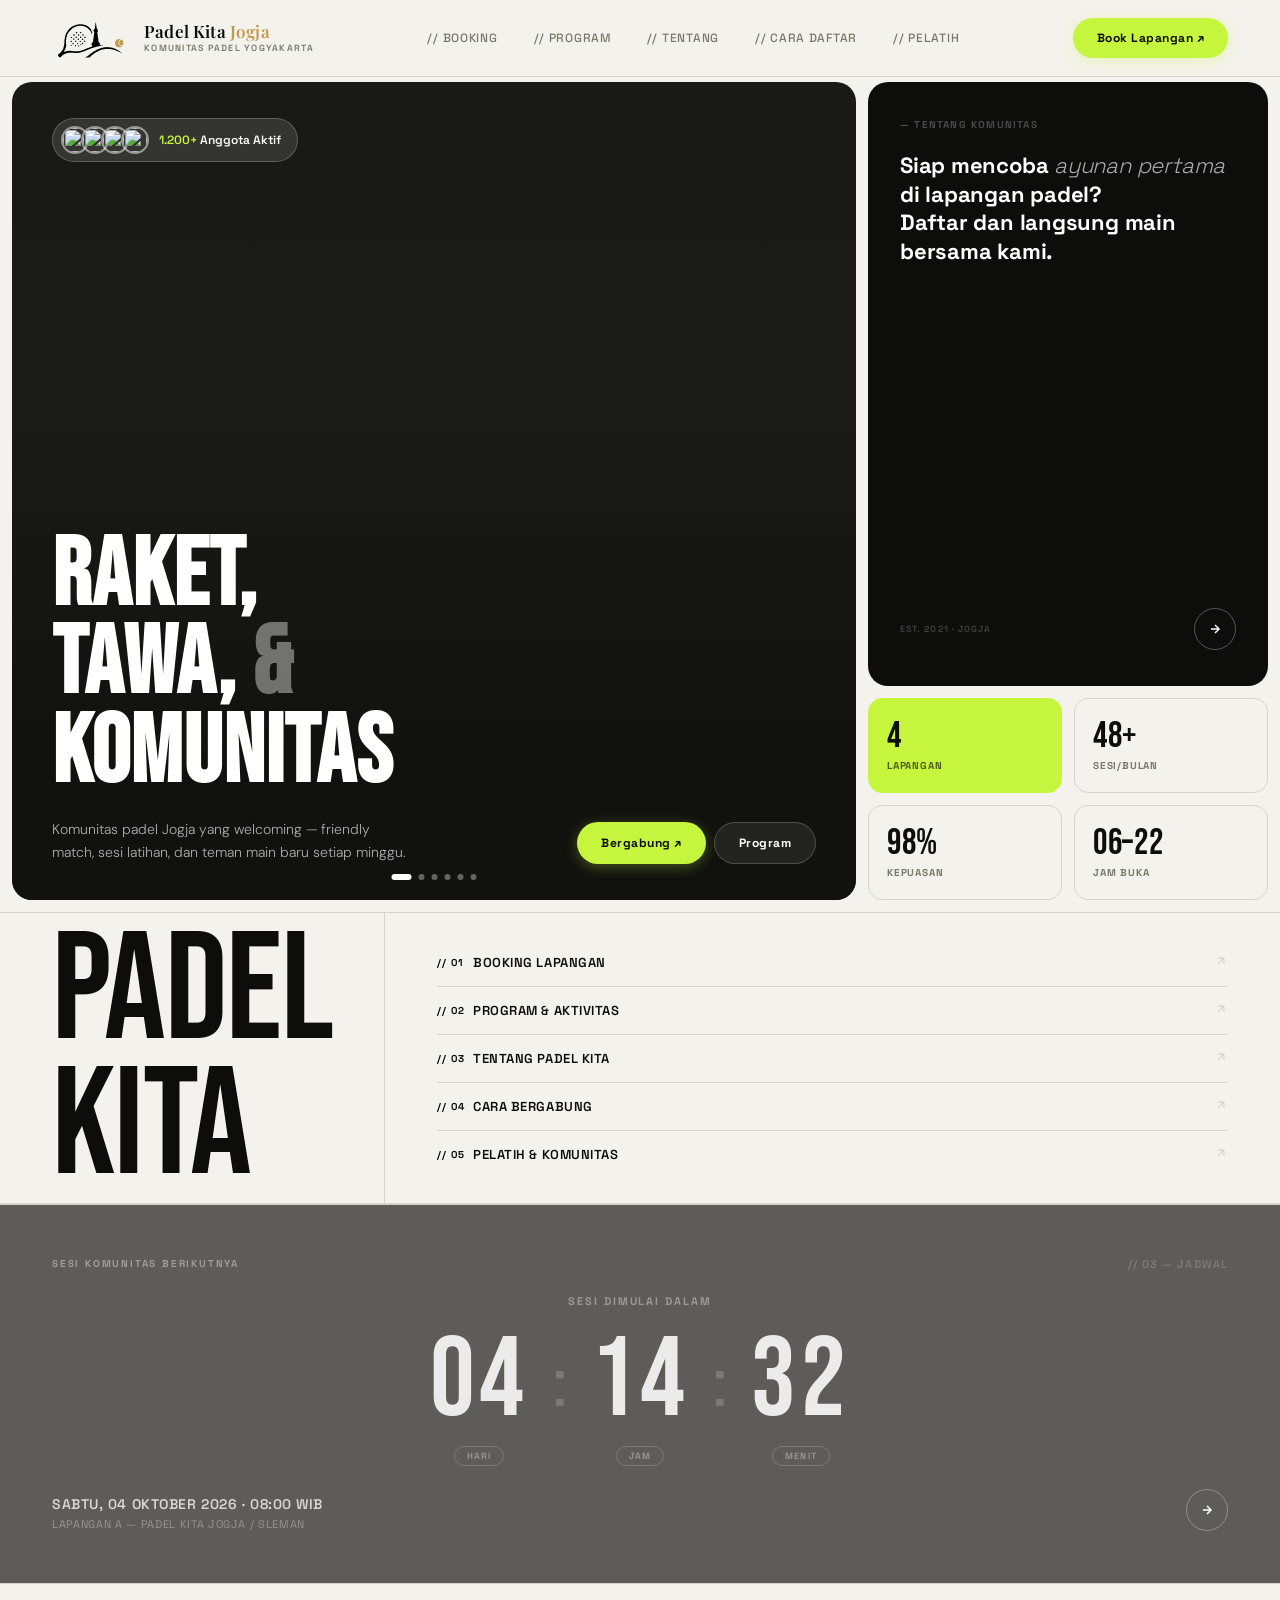
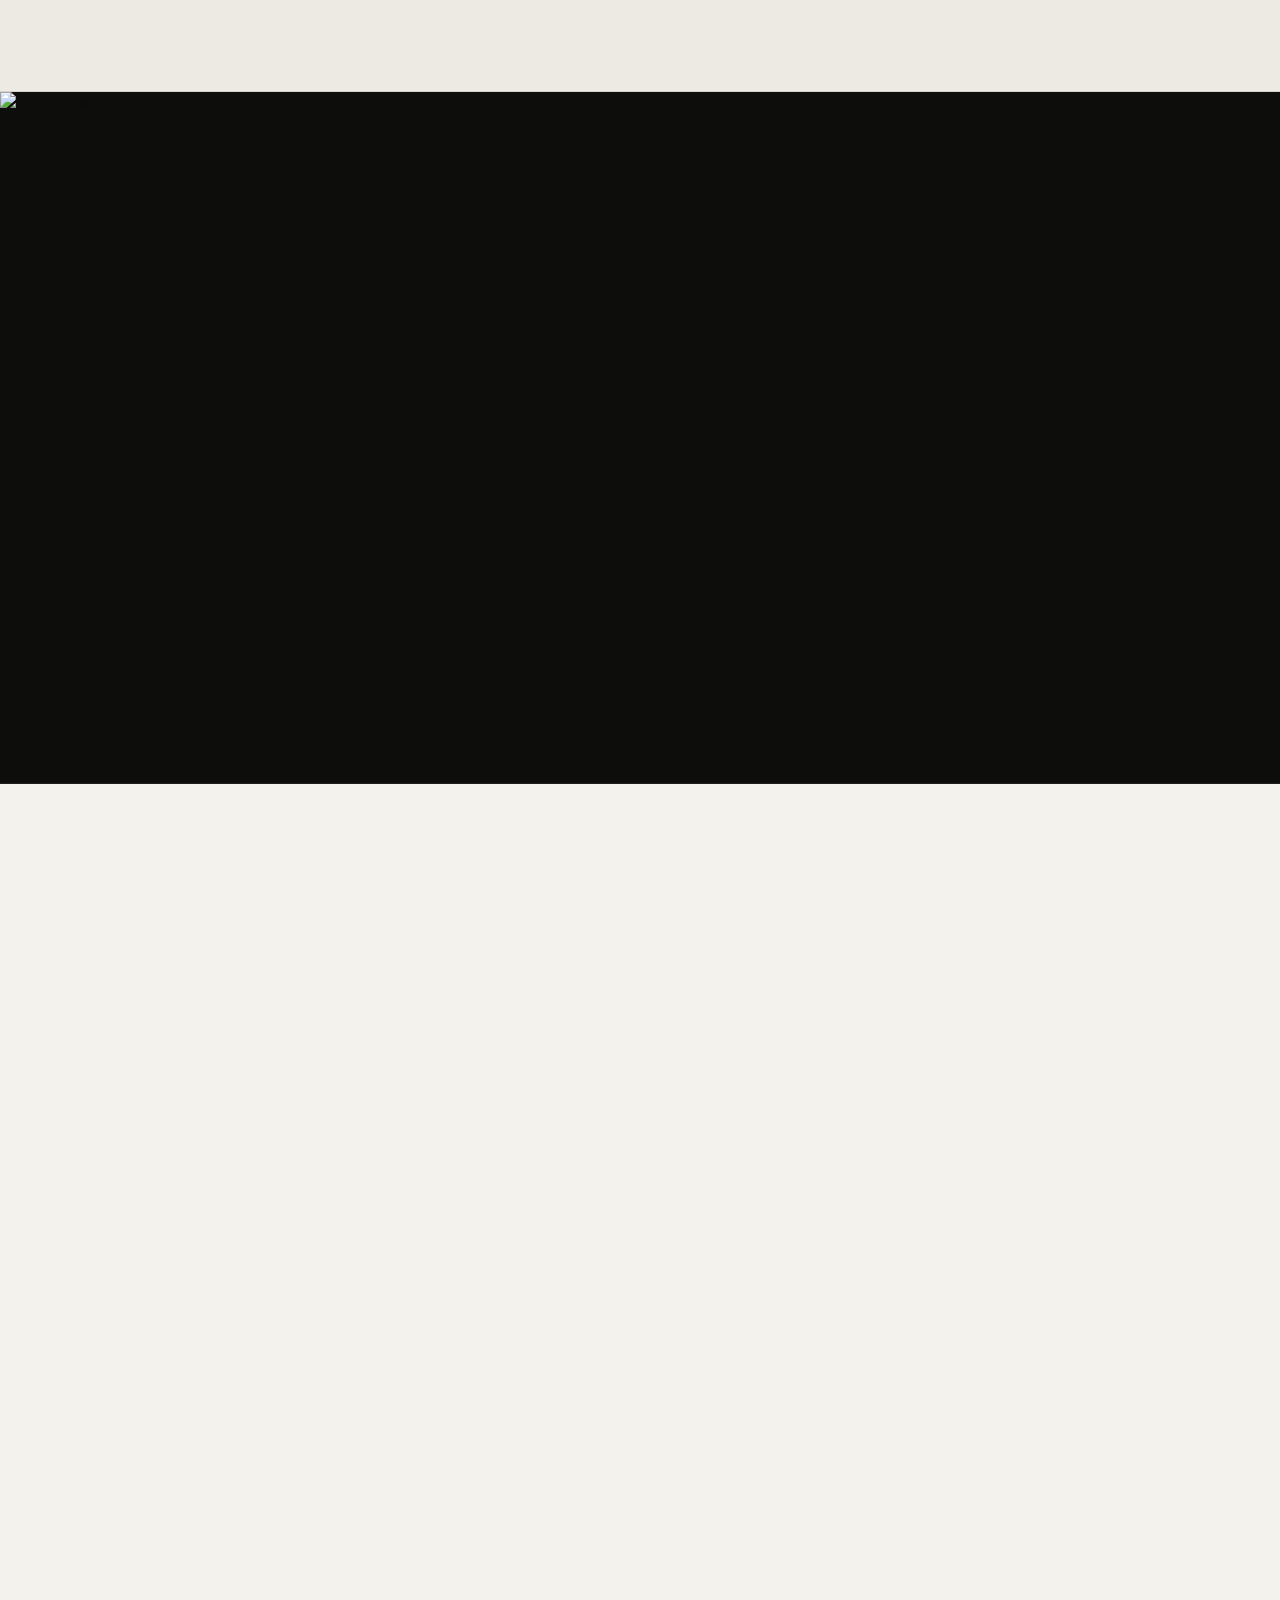
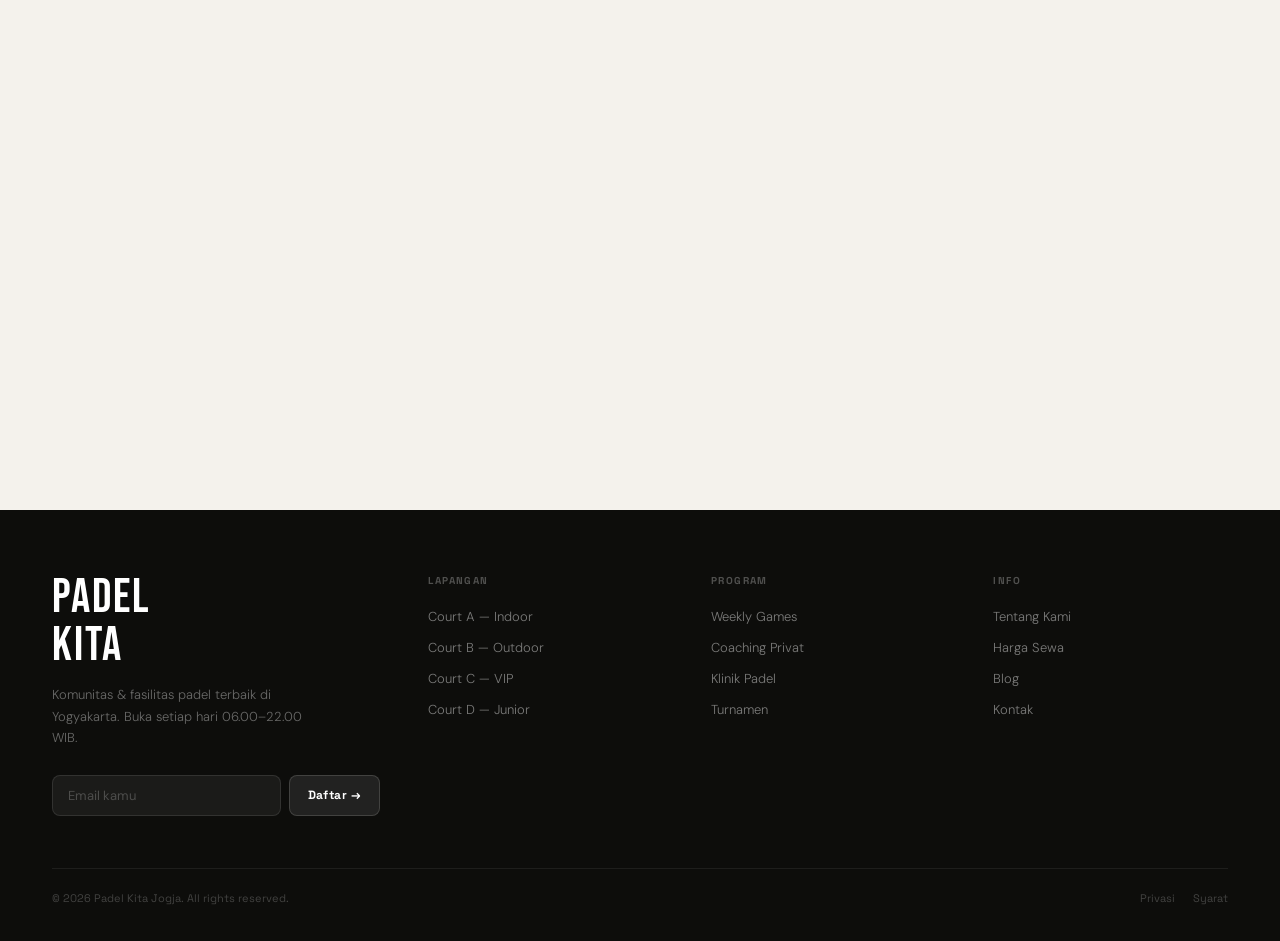
==== index.html @ 014aa700 "feat: booking system + Supabase backend + payment integration - Landing page booking dengan kalender" ====
<!DOCTYPE html>
<html lang="id">
<head>
  <meta charset="UTF-8"/>
  <meta name="viewport" content="width=device-width, initial-scale=1.0"/>
  <title>Padel Kita Jogja — Komunitas & Booking Lapangan</title>
  <link rel="preconnect" href="https://fonts.googleapis.com"/>
  <link rel="preconnect" href="https://fonts.gstatic.com" crossorigin/>
  <link href="https://fonts.googleapis.com/css2?family=Bebas+Neue&family=Playfair+Display:wght@500;600;700&family=Space+Grotesk:wght@300;400;500;600;700&family=DM+Sans:ital,opsz,wght@0,9..40,300;0,9..40,400;0,9..40,500;1,9..40,300&display=swap" rel="stylesheet"/>
  <style>
  *, *::before, *::after { box-sizing: border-box; margin: 0; padding: 0; }
  html { scroll-behavior: smooth; }

  :root {
    --paper:   #F4F2EC;
    --paper-2: #ECEAE2;
    --ink:     #0D0D0B;
    --ink-2:   #1A1A16;
    --mid:     #78786E;
    --muted:   #ADAC A4;
    --border:  #D6D3CB;
    --white:   #FFFFFF;
    --lime:    #C6F53E;
    --lime-2:  #B2DC28;
    --ease:    cubic-bezier(.22,1,.36,1);
  }

  body { font-family:'DM Sans',sans-serif; background:var(--paper); color:var(--ink); overflow-x:hidden; }
  img  { display:block; max-width:100%; }

  /* ─ MICRO ─ */
  .micro {
    font-family:'Space Grotesk',sans-serif;
    font-size:10px; font-weight:700; letter-spacing:.18em; text-transform:uppercase; color:var(--mid);
  }
  .badge {
    display:inline-flex; align-items:center; gap:6px;
    font-family:'Space Grotesk',sans-serif; font-size:11px; font-weight:600;
    letter-spacing:.08em; text-transform:uppercase;
    background:var(--lime); color:var(--ink);
    border-radius:100px; padding:5px 14px;
  }
  .badge.dark { background:var(--ink); color:var(--white); }
  .badge.outline { background:transparent; color:var(--mid); border:1.5px solid var(--border); }
  .badge svg { width:10px; height:10px; }

  /* ─ BUTTONS ─ */
  .btn {
    display:inline-flex; align-items:center; gap:8px;
    padding:12px 24px; border-radius:100px;
    font-family:'Space Grotesk',sans-serif; font-size:12px; font-weight:700;
    letter-spacing:.04em; cursor:pointer; border:none; text-decoration:none;
    transition:transform .22s var(--ease), box-shadow .22s var(--ease);
  }
  .btn:hover { transform:translateY(-2px); }
  .btn-lime  { background:var(--lime); color:var(--ink); box-shadow:0 3px 14px rgba(198,245,62,.3); }
  .btn-lime:hover { box-shadow:0 6px 24px rgba(198,245,62,.5); }
  .btn-ink   { background:var(--ink); color:var(--white); }
  .btn-ink:hover { box-shadow:0 6px 20px rgba(13,13,11,.25); }
  .btn-ghost { background:transparent; color:var(--ink); border:1.5px solid var(--border); }
  .btn-ghost:hover { border-color:var(--ink); }
  .btn-ghost-w { background:rgba(255,255,255,.08); color:var(--white); border:1.5px solid rgba(255,255,255,.2); }
  .btn-ghost-w:hover { background:rgba(255,255,255,.16); }

  /* circle btn */
  .cbtn {
    width:42px; height:42px; border-radius:50%; border:1.5px solid var(--border);
    background:transparent; color:var(--ink);
    display:inline-flex; align-items:center; justify-content:center;
    cursor:pointer; text-decoration:none; flex-shrink:0;
    transition:background .2s, border-color .2s, transform .25s var(--ease);
  }
  .cbtn:hover { background:var(--ink); color:var(--white); border-color:var(--ink); transform:rotate(45deg); }
  .cbtn.white { border-color:rgba(255,255,255,.3); color:var(--white); }
  .cbtn.white:hover { background:rgba(255,255,255,.12); border-color:rgba(255,255,255,.5); }
  .cbtn svg { width:14px; height:14px; }

  hr.thin { height:1px; border:none; background:var(--border); }

  /* ─ NAV ─ */
  nav {
    position:fixed; top:0; left:0; right:0; z-index:100;
    background:rgba(244,242,236,.96); backdrop-filter:blur(16px);
    border-bottom:1px solid var(--border);
    transition:box-shadow .3s var(--ease);
  }
  nav.scrolled {
    box-shadow:0 2px 20px rgba(0,0,0,.07);
  }
  .nav-inner {
    max-width:1440px; margin:0 auto; padding:16px 52px;
    display:flex; align-items:center; justify-content:space-between;
  }
  .nav-logo { text-decoration:none; color:var(--ink); transition:opacity .2s; }
  .nav-logo:hover { opacity:.75; }
  .nav-logo-wrap { display:flex; align-items:center; gap:12px; }
  .nav-logo-img { height:44px; width:auto; display:block; flex-shrink:0; }
  .nav-logo-text { display:flex; flex-direction:column; gap:1px; }
  .nav-logo-name {
    font-family:'Playfair Display',serif;
    font-size:17px; font-weight:600; letter-spacing:.01em; line-height:1.1;
    color:var(--ink);
  }
  .nav-logo-name span { color:#C19A4D; }
  .nav-logo-sub { font-family:'Space Grotesk',sans-serif; font-size:9px; font-weight:600; letter-spacing:.14em; text-transform:uppercase; color:var(--mid); }
  .nav-links { display:flex; align-items:center; gap:36px; }
  .nav-links a {
    font-family:'Space Grotesk',sans-serif; font-size:12px; font-weight:500;
    letter-spacing:.06em; text-transform:uppercase;
    color:var(--mid); text-decoration:none; transition:color .2s;
  }
  .nav-links a:hover { color:var(--ink); }
  .nav-cta { display:flex; align-items:center; gap:10px; }

  /* ─ HERO BENTO ─ */
  #hero { padding-top:70px; }
  .hero-bento {
    display:grid; grid-template-columns:1fr 400px;
    gap:12px; padding:12px 12px 0; min-height:calc(100vh - 70px);
  }

  /* hero photo panel */
  .hero-photo-panel {
    border-radius:20px; overflow:hidden;
    position:relative; background:var(--ink-2); min-height:520px;
  }

  /* slideshow */
  .hero-slides { position:absolute; inset:0; }
  .hero-slide {
    position:absolute; inset:0;
    background-size:cover; background-position:center 30%;
    opacity:0; transition:opacity 1.2s var(--ease), transform 8s ease-out;
    transform:scale(1.06);
  }
  .hero-slide.active { opacity:.88; transform:scale(1); }
  .hero-slide.prev   { opacity:0;   transform:scale(1.03); }

  /* slide dots */
  .hero-slide-dots {
    position:absolute; bottom:20px; left:50%; transform:translateX(-50%);
    z-index:4; display:flex; align-items:center; gap:7px;
  }
  .hsd {
    width:6px; height:6px; border-radius:50%;
    background:rgba(255,255,255,.35); cursor:pointer;
    transition:background .3s, width .3s var(--ease);
  }
  .hsd.active { background:var(--white); width:20px; border-radius:3px; }
  .hero-photo-overlay {
    position:absolute; inset:0;
    background:linear-gradient(to bottom, rgba(13,13,11,.1) 0%, rgba(13,13,11,.02) 40%, rgba(13,13,11,.7) 85%);
  }
  .hero-photo-content {
    position:absolute; inset:0; padding:36px 40px;
    display:flex; flex-direction:column; justify-content:space-between;
  }
  .hero-members {
    display:inline-flex; align-items:center; gap:10px;
    background:rgba(255,255,255,.12); backdrop-filter:blur(12px);
    border:1px solid rgba(255,255,255,.2); border-radius:100px;
    padding:7px 16px 7px 8px; align-self:flex-start;
  }
  .hero-avatars { display:flex; }
  .hero-avatar {
    width:28px; height:28px; border-radius:50%;
    border:2px solid rgba(255,255,255,.5); overflow:hidden; margin-left:-8px;
  }
  .hero-avatar:first-child { margin-left:0; }
  .hero-avatar img { width:100%; height:100%; object-fit:cover; }
  .hero-members-label { font-family:'Space Grotesk',sans-serif; font-size:12px; font-weight:600; color:var(--white); }
  .hero-members-num { color:var(--lime); }

  .hero-headline-block { }
  .hero-headline {
    font-family:'Bebas Neue',sans-serif;
    font-size:clamp(56px,8vw,96px); line-height:.92;
    letter-spacing:.01em; color:var(--white);
    margin-bottom:20px;
  }
  .hero-headline .dim { opacity:.4; }
  .hero-sub-row {
    display:flex; align-items:flex-end; justify-content:space-between; gap:20px;
  }
  .hero-sub {
    font-size:14px; font-weight:300; color:rgba(255,255,255,.65);
    line-height:1.65; max-width:360px;
  }
  .hero-ctas { display:flex; gap:8px; flex-shrink:0; }

  /* right bento column */
  .hero-right { display:flex; flex-direction:column; gap:12px; }

  /* CTA card (dark) */
  .hero-cta-card {
    background:var(--ink); border-radius:20px; padding:36px 32px;
    display:flex; flex-direction:column; gap:20px;
    flex:1;
  }
  .hero-cta-index { font-family:'Space Grotesk',sans-serif; font-size:10px; font-weight:700; letter-spacing:.12em; text-transform:uppercase; color:rgba(255,255,255,.25); }
  .hero-cta-q {
    font-family:'Space Grotesk',sans-serif; font-size:clamp(16px,1.8vw,22px);
    font-weight:700; line-height:1.3; color:var(--white); letter-spacing:-.01em;
  }
  .hero-cta-q em { font-style:italic; font-weight:300; opacity:.65; }
  .hero-cta-bottom { display:flex; align-items:center; justify-content:space-between; margin-top:auto; }
  .hero-since { font-family:'Space Grotesk',sans-serif; font-size:9px; font-weight:700; letter-spacing:.12em; text-transform:uppercase; color:rgba(255,255,255,.2); }

  /* stat mini cards */
  .hero-stats-row { display:grid; grid-template-columns:1fr 1fr; gap:12px; }
  .hero-stat-card {
    border-radius:14px; padding:20px 18px;
    border:1.5px solid var(--border); background:var(--paper);
  }
  .hero-stat-card.lime { background:var(--lime); border-color:var(--lime); }
  .hero-stat-num {
    font-family:'Bebas Neue',sans-serif; font-size:36px; line-height:1;
    letter-spacing:.02em; color:var(--ink);
  }
  .hero-stat-label { font-family:'Space Grotesk',sans-serif; font-size:10px; font-weight:700; letter-spacing:.08em; text-transform:uppercase; color:var(--mid); margin-top:4px; }
  .hero-stat-card.lime .hero-stat-label { color:var(--ink); opacity:.65; }

  /* ─ WORDMARK + INDEX ROW ─ */
  .wordmark-row {
    display:grid; grid-template-columns:auto 1fr;
    border-top:1px solid var(--border); border-bottom:1px solid var(--border);
    margin-top:12px;
  }
  .wordmark {
    font-family:'Bebas Neue',sans-serif;
    font-size:clamp(72px,12vw,160px); line-height:.88; letter-spacing:-.01em;
    padding:12px 52px 8px; border-right:1px solid var(--border); color:var(--ink);
  }
  .index-list { padding:20px 52px; display:flex; flex-direction:column; justify-content:center; }
  .index-item {
    display:flex; align-items:center; justify-content:space-between;
    padding:13px 0; border-bottom:1px solid var(--border);
    text-decoration:none; color:var(--ink);
    transition:padding-left .2s;
  }
  .index-item:last-child { border-bottom:none; }
  .index-item:hover { padding-left:6px; }
  .ii-num { font-family:'Space Grotesk',sans-serif; font-size:10px; font-weight:700; letter-spacing:.1em; color:var(--muted); min-width:36px; }
  .ii-label { font-family:'Space Grotesk',sans-serif; font-size:13px; font-weight:600; letter-spacing:.04em; text-transform:uppercase; flex:1; }
  .ii-arr { color:var(--border); transition:color .2s, transform .25s var(--ease); }
  .index-item:hover .ii-arr { color:var(--ink); transform:rotate(45deg); }

  /* ─ COUNTDOWN ─ */
  #countdown {
    position:relative; min-height:380px; overflow:hidden;
    border-top:1px solid var(--border); border-bottom:1px solid var(--border);
    display:flex;
  }
  .cd-bg { position:absolute; inset:0; background-image:url('https://images.unsplash.com/photo-1554068865-24cecd4e34b8?w=1600&q=80&auto=format&fit=crop'); background-size:cover; background-position:center; }
  .cd-veil { position:absolute; inset:0; background:rgba(13,13,11,.65); }
  .cd-inner { position:relative; z-index:2; width:100%; padding:52px; display:flex; flex-direction:column; justify-content:space-between; }
  .cd-top { display:flex; align-items:flex-start; justify-content:space-between; }
  .cd-lbl { font-family:'Space Grotesk',sans-serif; font-size:10px; font-weight:700; letter-spacing:.18em; text-transform:uppercase; color:rgba(255,255,255,.4); }
  .cd-num-row { font-family:'Space Grotesk',sans-serif; font-size:11px; font-weight:600; letter-spacing:.1em; text-transform:uppercase; color:rgba(255,255,255,.2); }
  .cd-mid { text-align:center; }
  .cd-sublbl { font-family:'Space Grotesk',sans-serif; font-size:11px; font-weight:700; letter-spacing:.18em; text-transform:uppercase; color:rgba(255,255,255,.38); margin-bottom:18px; }
  .cd-timer { display:flex; align-items:center; justify-content:center; gap:0; }
  .cd-unit { text-align:center; padding:0 24px; }
  .cd-dig { font-family:'Bebas Neue',sans-serif; font-size:clamp(60px,10vw,112px); line-height:1; color:rgba(255,255,255,.88); letter-spacing:.04em; }
  .cd-unit-pill { display:inline-block; border:1px solid rgba(255,255,255,.18); border-radius:100px; padding:3px 12px; font-family:'Space Grotesk',sans-serif; font-size:9px; font-weight:700; letter-spacing:.12em; text-transform:uppercase; color:rgba(255,255,255,.35); margin-top:8px; }
  .cd-sep { font-family:'Bebas Neue',sans-serif; font-size:72px; color:rgba(255,255,255,.18); line-height:1; padding-bottom:22px; }
  .cd-bot { display:flex; align-items:flex-end; justify-content:space-between; }
  .cd-date { font-family:'Space Grotesk',sans-serif; font-size:14px; font-weight:600; color:rgba(255,255,255,.75); letter-spacing:.04em; text-transform:uppercase; }
  .cd-venue { font-family:'Space Grotesk',sans-serif; font-size:11px; font-weight:400; color:rgba(255,255,255,.35); letter-spacing:.06em; margin-top:4px; text-transform:uppercase; }

  /* ─ BOOKING SECTION ─ */
  #booking { border-bottom:1px solid var(--border); }
  .bk-header {
    display:flex; align-items:flex-end; justify-content:space-between;
    max-width:1440px; margin:0 auto;
    padding:64px 52px 44px; border-bottom:1px solid var(--border);
  }
  .bk-title { font-family:'Bebas Neue',sans-serif; font-size:clamp(44px,7vw,88px); line-height:.9; letter-spacing:.02em; margin-top:10px; }
  .bk-sub { font-size:14px; font-weight:300; color:var(--mid); line-height:1.65; max-width:280px; text-align:right; }

  /* court strip */
  .court-strip { display:flex; overflow-x:auto; border-bottom:1px solid var(--border); scrollbar-width:none; }
  .court-strip::-webkit-scrollbar { display:none; }
  .court-tab {
    flex:0 0 auto; width:240px; cursor:pointer;
    border-right:1px solid var(--border);
    transition:background .2s;
  }
  .court-tab:last-child { border-right:none; }
  .court-tab-img { height:140px; overflow:hidden; }
  .court-tab-img img { width:100%; height:100%; object-fit:cover; opacity:.75; transition:opacity .3s, transform .45s var(--ease); }
  .court-tab:hover .court-tab-img img, .court-tab.active .court-tab-img img { opacity:1; transform:scale(1.04); }
  .court-tab-body { padding:14px 18px 16px; border-top:1px solid var(--border); }
  .court-tab-name { font-family:'Space Grotesk',sans-serif; font-size:12px; font-weight:700; letter-spacing:.04em; text-transform:uppercase; }
  .court-tab-meta { font-size:11px; color:var(--mid); font-weight:300; margin-top:2px; }
  .court-avail {
    display:inline-block; margin-top:7px;
    font-family:'Space Grotesk',sans-serif; font-size:9px; font-weight:700;
    letter-spacing:.08em; text-transform:uppercase;
    padding:3px 9px; border-radius:100px;
    background:rgba(100,200,90,.1); color:#2d8a24;
  }
  .court-avail.penuh { background:rgba(200,80,80,.1); color:#b71c1c; }
  .court-tab.active { background:var(--ink); }
  .court-tab.active .court-tab-name { color:var(--white); }
  .court-tab.active .court-tab-meta { color:rgba(255,255,255,.4); }
  .court-tab.active .court-avail { background:rgba(198,245,62,.15); color:#8bc34a; }

  /* calendar + form */
  .bk-body {
    display:grid; grid-template-columns:1fr 1.1fr;
    max-width:1440px; margin:0 auto;
  }
  .bk-cal-panel { padding:44px 52px; border-right:1px solid var(--border); }
  .bk-form-panel { padding:44px 52px; }

  /* calendar widget */
  .cal-nav { display:flex; align-items:center; justify-content:space-between; margin-bottom:28px; }
  .cal-month-label { font-family:'Space Grotesk',sans-serif; font-size:15px; font-weight:700; }
  .cal-btn {
    width:32px; height:32px; border-radius:50%;
    border:1.5px solid var(--border); background:transparent;
    display:flex; align-items:center; justify-content:center;
    cursor:pointer; transition:background .2s, border-color .2s;
  }
  .cal-btn:hover { background:var(--ink); border-color:var(--ink); color:var(--white); }
  .cal-btn svg { width:12px; height:12px; }
  .cal-header { display:grid; grid-template-columns:repeat(7,1fr); margin-bottom:6px; }
  .cal-header span { font-family:'Space Grotesk',sans-serif; font-size:9px; font-weight:700; letter-spacing:.1em; text-transform:uppercase; color:var(--muted); text-align:center; padding:4px 0; }
  .cal-grid { display:grid; grid-template-columns:repeat(7,1fr); gap:3px; }
  .cal-cell {
    aspect-ratio:1; border-radius:8px;
    display:flex; flex-direction:column; align-items:center; justify-content:center;
    cursor:pointer; position:relative;
    font-family:'Space Grotesk',sans-serif; font-size:13px; font-weight:500;
    transition:background .18s;
  }
  .cal-cell:hover:not(.empty):not(.past) { background:var(--paper-2); }
  .cal-cell.empty, .cal-cell.past { opacity:.25; cursor:default; }
  .cal-cell.today { background:var(--ink); color:var(--white); font-weight:700; }
  .cal-cell.selected { background:var(--lime); color:var(--ink); font-weight:700; box-shadow:0 4px 14px rgba(198,245,62,.35); }
  .cal-cell.has-avail::after { content:''; position:absolute; bottom:3px; width:4px; height:4px; border-radius:50%; background:#4caf50; }
  .cal-cell.today.has-avail::after, .cal-cell.selected.has-avail::after { background:rgba(13,13,11,.4); }
  .cal-cell.all-full::after { background:#ef5350; }
  .cal-legend { display:flex; align-items:center; gap:18px; margin-top:18px; }
  .leg { display:flex; align-items:center; gap:5px; font-family:'Space Grotesk',sans-serif; font-size:10px; font-weight:600; letter-spacing:.06em; text-transform:uppercase; color:var(--mid); }
  .leg-dot { width:7px; height:7px; border-radius:50%; }

  /* slots */
  .slots-wrap { margin-top:36px; }
  .slots-heading { font-family:'Space Grotesk',sans-serif; font-size:10px; font-weight:700; letter-spacing:.14em; text-transform:uppercase; color:var(--mid); margin-bottom:16px; }
  .slots-group { margin-bottom:20px; }
  .slots-group-lbl {
    display:flex; align-items:center; gap:8px; margin-bottom:10px;
    font-family:'Space Grotesk',sans-serif; font-size:9px; font-weight:700;
    letter-spacing:.12em; text-transform:uppercase; color:var(--muted);
  }
  .slots-group-lbl::after { content:''; flex:1; height:1px; background:var(--border); }
  .slots-row { display:flex; flex-wrap:wrap; gap:7px; }
  .slot-pill {
    padding:8px 15px; border-radius:8px;
    border:1.5px solid var(--border); background:transparent;
    font-family:'Space Grotesk',sans-serif; font-size:12px; font-weight:600;
    color:var(--mid); cursor:pointer; transition:all .16s;
  }
  .slot-pill:hover:not(.booked) { border-color:var(--ink); color:var(--ink); }
  .slot-pill.selected { background:var(--lime); border-color:var(--lime); color:var(--ink); }
  .slot-pill.booked { opacity:.28; cursor:not-allowed; text-decoration:line-through; }
  .slot-pill.few { border-color:#F57C00; color:#E65100; }

  /* booking form */
  .bf-court-preview {
    display:flex; align-items:center; gap:14px;
    padding:14px 16px; border-radius:10px;
    border:1.5px solid var(--border); background:var(--paper-2); margin-bottom:24px;
  }
  .bf-thumb { width:54px; height:38px; border-radius:6px; overflow:hidden; flex-shrink:0; }
  .bf-thumb img { width:100%; height:100%; object-fit:cover; }
  .bf-court-nm { font-family:'Space Grotesk',sans-serif; font-size:13px; font-weight:700; }
  .bf-court-ch { font-family:'Space Grotesk',sans-serif; font-size:10px; font-weight:600; letter-spacing:.06em; text-transform:uppercase; color:var(--mid); text-decoration:underline; cursor:pointer; margin-top:2px; }
  .bf-summary { display:grid; grid-template-columns:1fr 1fr; gap:9px; margin-bottom:24px; }
  .bf-sum { padding:13px 14px; border-radius:8px; border:1.5px solid var(--border); }
  .bf-sum-lbl { font-family:'Space Grotesk',sans-serif; font-size:9px; font-weight:700; letter-spacing:.12em; text-transform:uppercase; color:var(--muted); margin-bottom:4px; }
  .bf-sum-val { font-family:'Space Grotesk',sans-serif; font-size:14px; font-weight:700; }
  .bf-sum-val.empty { color:var(--muted); font-weight:400; font-size:12px; }
  .bf-lbl { display:block; font-family:'Space Grotesk',sans-serif; font-size:10px; font-weight:700; letter-spacing:.1em; text-transform:uppercase; color:var(--mid); margin-bottom:7px; }
  .bf-inp, .bf-sel {
    width:100%; padding:12px 15px; border-radius:8px;
    border:1.5px solid var(--border); background:transparent; color:var(--ink);
    font-family:'DM Sans',sans-serif; font-size:14px; outline:none;
    transition:border-color .2s; margin-bottom:15px; appearance:none;
  }
  .bf-inp::placeholder { color:var(--muted); }
  .bf-inp:focus, .bf-sel:focus { border-color:var(--ink); }
  .bf-inp-row { display:grid; grid-template-columns:1fr 1fr; gap:12px; }
  .bf-price-row { display:flex; align-items:center; justify-content:space-between; padding:14px 0; border-top:1px solid var(--border); margin:6px 0 18px; }
  .bf-price-lbl { font-family:'Space Grotesk',sans-serif; font-size:12px; font-weight:600; color:var(--mid); }
  .bf-price-val { font-family:'Bebas Neue',sans-serif; font-size:30px; letter-spacing:.02em; }
  .bf-submit { width:100%; padding:14px; background:var(--ink); color:var(--white); border:none; border-radius:8px; font-family:'Space Grotesk',sans-serif; font-size:13px; font-weight:700; letter-spacing:.06em; text-transform:uppercase; cursor:pointer; transition:background .2s, transform .2s var(--ease); }
  .bf-submit:hover { transform:translateY(-1px); background:var(--ink-2); }
  .bf-wa { width:100%; padding:12px; background:transparent; border:1.5px solid var(--border); border-radius:8px; font-family:'Space Grotesk',sans-serif; font-size:12px; font-weight:600; letter-spacing:.04em; text-transform:uppercase; color:var(--ink); cursor:pointer; margin-top:9px; display:flex; align-items:center; justify-content:center; gap:8px; transition:border-color .2s; }
  .bf-wa:hover { border-color:var(--ink); }

  /* ─ SERVICES BENTO ─ */
  #services {
    border-bottom:1px solid var(--border);
    max-width:1440px; margin:0 auto;
  }
  .svc-header { display:flex; align-items:flex-end; justify-content:space-between; padding:64px 52px 48px; border-bottom:1px solid var(--border); }
  .svc-title { font-family:'Bebas Neue',sans-serif; font-size:clamp(40px,6vw,72px); line-height:.9; letter-spacing:.02em; margin-top:10px; }
  /* bento: 3 equal cards */
  .svc-grid { display:grid; grid-template-columns:repeat(3,1fr); }
  .svc-card { border-right:1px solid var(--border); padding:40px 40px 48px; }
  .svc-card:last-child { border-right:none; }
  .svc-num { font-family:'Space Grotesk',sans-serif; font-size:10px; font-weight:700; letter-spacing:.12em; text-transform:uppercase; color:var(--muted); margin-bottom:20px; }
  .svc-card-title { font-family:'Bebas Neue',sans-serif; font-size:34px; letter-spacing:.02em; line-height:1; margin-bottom:14px; }
  .svc-card-body { font-size:14px; font-weight:300; color:var(--mid); line-height:1.65; margin-bottom:28px; }
  .svc-img { border-radius:10px; overflow:hidden; }
  .svc-img img { width:100%; height:180px; object-fit:cover; transition:transform .5s var(--ease); }
  .svc-card:hover .svc-img img { transform:scale(1.04); }
  /* stagger vertical */
  .svc-card:nth-child(1) .svc-img { margin-top:0; }
  .svc-card:nth-child(2) .svc-img { margin-top:48px; }
  .svc-card:nth-child(3) .svc-img { margin-top:24px; }

  /* ─ ABOUT BENTO ─ */
  #about { border-bottom:1px solid var(--border); }
  .about-grid {
    display:grid; grid-template-columns:1fr 1fr;
    max-width:1440px; margin:0 auto;
  }
  .about-left { padding:72px 52px; border-right:1px solid var(--border); }
  .about-title { font-family:'Bebas Neue',sans-serif; font-size:clamp(44px,6vw,80px); line-height:.9; letter-spacing:.02em; margin:12px 0 28px; }
  .about-body { font-size:15px; font-weight:300; color:var(--mid); line-height:1.75; margin-bottom:32px; max-width:440px; }
  .about-founded { display:flex; align-items:center; gap:16px; margin-bottom:36px; }
  .about-founded-label { font-family:'Space Grotesk',sans-serif; font-size:11px; font-weight:700; letter-spacing:.1em; text-transform:uppercase; color:var(--mid); }
  .about-founded-year { background:var(--lime); color:var(--ink); font-family:'Bebas Neue',sans-serif; font-size:36px; letter-spacing:.02em; padding:4px 18px; border-radius:8px; line-height:1; }
  .about-right { padding:72px 52px; display:flex; flex-direction:column; gap:12px; }
  .about-img-main { border-radius:14px; overflow:hidden; height:320px; }
  .about-img-main img { width:100%; height:100%; object-fit:cover; }
  .about-img-row { display:grid; grid-template-columns:1fr 1fr; gap:12px; }
  .about-img-sm { border-radius:10px; overflow:hidden; height:180px; }
  .about-img-sm img { width:100%; height:100%; object-fit:cover; }

  /* ─ HOW TO JOIN ─ */
  #how { background:var(--paper-2); border-bottom:1px solid var(--border); }
  .how-inner { max-width:1440px; margin:0 auto; padding:64px 52px; display:grid; grid-template-columns:1fr 1fr; gap:80px; align-items:start; }
  .how-title { font-family:'Bebas Neue',sans-serif; font-size:clamp(40px,5.5vw,72px); line-height:.9; letter-spacing:.02em; margin:12px 0 36px; }
  .how-steps { }
  .how-step { display:flex; align-items:flex-start; gap:0; border-bottom:1px solid var(--border); }
  .how-step:last-child { border-bottom:none; }
  .how-step-num { font-family:'Space Grotesk',sans-serif; font-size:11px; font-weight:700; letter-spacing:.08em; color:var(--muted); min-width:48px; padding:20px 0; }
  .how-step-content { padding:20px 0; flex:1; }
  .how-step-title { font-family:'Space Grotesk',sans-serif; font-size:14px; font-weight:700; }
  .how-step-desc { font-size:13px; font-weight:300; color:var(--mid); margin-top:4px; line-height:1.55; display:none; }
  .how-step.open .how-step-desc { display:block; }
  .how-step-arr { padding:20px 0; color:var(--muted); transition:transform .25s var(--ease), color .2s; }
  .how-step.open .how-step-arr { transform:rotate(90deg); color:var(--ink); }
  .how-img { border-radius:14px; overflow:hidden; }
  .how-img img { width:100%; height:360px; object-fit:cover; }

  /* ─ COACHES ─ */
  #coaches { background:var(--ink); border-bottom:1px solid rgba(255,255,255,.08); }
  .coaches-inner {
    max-width:1440px; margin:0 auto;
    display:grid; grid-template-columns:1fr 1fr;
  }
  .coaches-photo { overflow:hidden; min-height:480px; }
  .coaches-photo img { width:100%; height:100%; object-fit:cover; object-position:center top; }
  .coaches-content { padding:72px 52px; display:flex; flex-direction:column; justify-content:space-between; }
  .coaches-title { font-family:'Bebas Neue',sans-serif; font-size:clamp(44px,5.5vw,72px); line-height:.9; letter-spacing:.02em; color:var(--white); margin:12px 0 20px; }
  .coaches-body { font-size:15px; font-weight:300; color:rgba(255,255,255,.55); line-height:1.7; max-width:400px; margin-bottom:40px; }
  /* coach tabs */
  .coach-tabs { display:flex; gap:10px; flex-wrap:wrap; margin-bottom:32px; }
  .coach-tab {
    display:flex; align-items:center; gap:8px;
    padding:8px 16px 8px 8px; border-radius:100px;
    border:1.5px solid rgba(255,255,255,.12); background:transparent;
    cursor:pointer; transition:background .2s, border-color .2s;
  }
  .coach-tab:hover { border-color:rgba(255,255,255,.3); background:rgba(255,255,255,.05); }
  .coach-tab.active { background:var(--lime); border-color:var(--lime); }
  .coach-tab-avatar { width:28px; height:28px; border-radius:50%; overflow:hidden; flex-shrink:0; }
  .coach-tab-avatar img { width:100%; height:100%; object-fit:cover; }
  .coach-tab-name { font-family:'Space Grotesk',sans-serif; font-size:12px; font-weight:700; color:rgba(255,255,255,.7); }
  .coach-tab.active .coach-tab-name { color:var(--ink); }
  /* testimonial */
  .coach-testi { display:none; }
  .coach-testi.active { display:block; }
  .coach-testi-quote { font-family:'Space Grotesk',sans-serif; font-size:16px; font-weight:400; line-height:1.6; color:rgba(255,255,255,.8); margin-bottom:16px; font-style:italic; }
  .coach-testi-meta { font-family:'Space Grotesk',sans-serif; font-size:12px; font-weight:600; color:rgba(255,255,255,.35); letter-spacing:.06em; text-transform:uppercase; }

  /* ─ JOURNAL ─ */
  #journal { border-bottom:1px solid var(--border); padding:64px 52px; max-width:1440px; margin:0 auto; }
  .journal-header { display:flex; align-items:flex-end; justify-content:space-between; margin-bottom:36px; }
  .journal-title { font-family:'Bebas Neue',sans-serif; font-size:clamp(36px,5vw,60px); line-height:.9; letter-spacing:.02em; margin-top:10px; }
  .journal-mosaic { display:grid; grid-template-columns:1.5fr 1fr; grid-template-rows:280px 200px; gap:10px; }
  .j-item { border-radius:12px; overflow:hidden; position:relative; background:var(--ink-2); }
  .j-item:first-child { grid-row:1/3; }
  .j-item img { width:100%; height:100%; object-fit:cover; opacity:.8; transition:opacity .3s, transform .5s var(--ease); }
  .j-item:hover img { opacity:1; transform:scale(1.03); }
  .j-tag { position:absolute; bottom:14px; left:14px; font-family:'Space Grotesk',sans-serif; font-size:10px; font-weight:700; letter-spacing:.1em; text-transform:uppercase; color:rgba(255,255,255,.55); }

  /* ─ LOCATION ─ */
  #location { border-bottom:1px solid var(--border); }
  .loc-grid { display:grid; grid-template-columns:1fr 1fr; max-width:1440px; margin:0 auto; }
  .loc-left { padding:72px 52px; border-right:1px solid var(--border); }
  .loc-title { font-family:'Bebas Neue',sans-serif; font-size:clamp(44px,6vw,80px); line-height:.9; letter-spacing:.02em; margin:12px 0 24px; }
  .loc-body { font-size:14px; font-weight:300; color:var(--mid); line-height:1.7; max-width:400px; margin-bottom:36px; }
  .loc-right { padding:72px 52px; }
  .loc-row { display:flex; align-items:center; justify-content:space-between; padding:18px 0; border-bottom:1px solid var(--border); }
  .loc-row:last-child { border-bottom:none; }
  .loc-row-key { font-family:'Space Grotesk',sans-serif; font-size:10px; font-weight:700; letter-spacing:.12em; text-transform:uppercase; color:var(--muted); }
  .loc-row-val { font-family:'Space Grotesk',sans-serif; font-size:14px; font-weight:600; }

  /* ─ FOOTER ─ */
  footer { background:var(--ink); padding:64px 52px 36px; }
  .ft-top { display:grid; grid-template-columns:1.4fr 1fr 1fr 1fr; gap:48px; padding-bottom:52px; border-bottom:1px solid rgba(255,255,255,.07); }
  .ft-wm { font-family:'Bebas Neue',sans-serif; font-size:48px; color:var(--white); letter-spacing:.04em; line-height:1; }
  .ft-tagline { font-size:13px; font-weight:300; color:rgba(255,255,255,.38); line-height:1.65; margin:14px 0 26px; max-width:250px; }
  .ft-nl { display:flex; gap:8px; }
  .ft-nl input { flex:1; padding:11px 15px; background:rgba(255,255,255,.06); border:1.5px solid rgba(255,255,255,.1); border-radius:8px; color:var(--white); font-family:'DM Sans',sans-serif; font-size:13px; outline:none; transition:border-color .2s; }
  .ft-nl input::placeholder { color:rgba(255,255,255,.22); }
  .ft-nl input:focus { border-color:rgba(255,255,255,.36); }
  .ft-nl-btn { padding:11px 18px; border-radius:8px; background:rgba(255,255,255,.09); border:1.5px solid rgba(255,255,255,.14); color:var(--white); font-family:'Space Grotesk',sans-serif; font-size:12px; font-weight:700; letter-spacing:.04em; cursor:pointer; transition:background .2s; }
  .ft-nl-btn:hover { background:rgba(255,255,255,.18); }
  .ft-col-title { font-family:'Space Grotesk',sans-serif; font-size:10px; font-weight:700; letter-spacing:.14em; text-transform:uppercase; color:rgba(255,255,255,.28); margin-bottom:18px; }
  .ft-links { list-style:none; display:flex; flex-direction:column; gap:10px; }
  .ft-links a { color:rgba(255,255,255,.45); font-size:13px; font-weight:300; text-decoration:none; transition:color .2s; }
  .ft-links a:hover { color:var(--white); }
  .ft-bot { display:flex; align-items:center; justify-content:space-between; padding-top:22px; font-family:'Space Grotesk',sans-serif; font-size:11px; color:rgba(255,255,255,.22); }
  .ft-bot-links { display:flex; gap:18px; }
  .ft-bot-links a { color:rgba(255,255,255,.22); text-decoration:none; transition:color .2s; }
  .ft-bot-links a:hover { color:rgba(255,255,255,.6); }

  /* ─ REVEAL ─ */
  .rev { opacity:0; transform:translateY(22px); transition:opacity .65s var(--ease), transform .65s var(--ease); }
  .rev.on { opacity:1; transform:none; }

  /* ─ RESPONSIVE ─ */
  @media(max-width:1100px){
    .nav-inner { padding:18px 32px; }
    .hero-bento { grid-template-columns:1fr 320px; padding:10px 10px 0; }
    .wordmark { padding:10px 32px 8px; }
    .index-list, .bk-header, .svc-header, #journal, .loc-left, .loc-right, .coaches-content, .about-left, .about-right, .how-inner { padding-left:32px; padding-right:32px; }
    .bk-cal-panel, .bk-form-panel { padding:36px 32px; }
    .ft-top { grid-template-columns:1fr 1fr; gap:32px; }
    footer { padding-left:32px; padding-right:32px; }
  }
  @media(max-width:768px){
    .nav-links { display:none; }
    .hero-bento { grid-template-columns:1fr; }
    .hero-right { display:none; }
    .wordmark-row { grid-template-columns:1fr; }
    .wordmark { border-right:none; border-bottom:1px solid var(--border); font-size:clamp(60px,20vw,120px); }
    .bk-header { flex-direction:column; align-items:flex-start; gap:10px; }
    .bk-sub { text-align:left; }
    .bk-body { grid-template-columns:1fr; }
    .bk-cal-panel { border-right:none; border-bottom:1px solid var(--border); }
    .svc-grid { grid-template-columns:1fr; }
    .svc-card { border-right:none; border-bottom:1px solid var(--border); }
    .svc-card:nth-child(n) .svc-img { margin-top:0; }
    .about-grid, .how-inner, .coaches-inner, .loc-grid { grid-template-columns:1fr; }
    .about-left, .coaches-content { border-right:none; border-bottom:1px solid rgba(255,255,255,.08); }
    .loc-left { border-right:none; border-bottom:1px solid var(--border); }
    .coaches-photo { min-height:300px; }
    .journal-mosaic { grid-template-columns:1fr 1fr; grid-template-rows:auto; }
    .j-item:first-child { grid-row:auto; grid-column:span 2; height:220px; }
    .j-item { height:150px; }
    .ft-top { grid-template-columns:1fr; }
    .ft-bot { flex-direction:column; gap:12px; text-align:center; }
    .bf-inp-row { grid-template-columns:1fr; }
  }
  @media(prefers-reduced-motion:reduce){
    .rev, .hero-photo-panel img { transition:none; }
  }
  </style>
</head>
<body>

<!-- ── NAV ── -->
<nav id="nav">
  <div class="nav-inner">
    <a href="#" class="nav-logo">
      <div class="nav-logo-wrap">
        <img class="nav-logo-img" src="logo-black-gold.svg" alt="Padel Kita Jogja Logo">
        <div class="nav-logo-text">
          <div class="nav-logo-name">Padel Kita <span>Jogja</span></div>
          <div class="nav-logo-sub">Komunitas Padel Yogyakarta</div>
        </div>
      </div>
    </a>
    <div class="nav-links">
      <a href="#booking">// Booking</a>
      <a href="#services">// Program</a>
      <a href="#about">// Tentang</a>
      <a href="#how">// Cara Daftar</a>
      <a href="#coaches">// Pelatih</a>
    </div>
    <div class="nav-cta">
      <a href="#booking" class="btn btn-lime">Book Lapangan ↗</a>
    </div>
  </div>
</nav>

<!-- ── HERO BENTO ── -->
<section id="hero">
  <div class="hero-bento">

    <!-- photo panel -->
    <div class="hero-photo-panel">
      <!-- slideshow -->
      <div class="hero-slides" id="heroSlides">
        <div class="hero-slide active" style="background-image:url('https://images.unsplash.com/photo-1622279457486-62dcc4a431d6?w=1400&q=85&auto=format&fit=crop')"></div>
        <div class="hero-slide" style="background-image:url('https://images.unsplash.com/photo-1554068865-24cecd4e34b8?w=1400&q=85&auto=format&fit=crop')"></div>
        <div class="hero-slide" style="background-image:url('https://images.unsplash.com/photo-1529900748604-07564a03e7a6?w=1400&q=85&auto=format&fit=crop')"></div>
        <div class="hero-slide" style="background-image:url('https://images.unsplash.com/photo-1551698618-1dfe5d97d256?w=1400&q=85&auto=format&fit=crop')"></div>
        <div class="hero-slide" style="background-image:url('https://images.unsplash.com/photo-1516817210965-f4dcd2c4c773?w=1400&q=85&auto=format&fit=crop')"></div>
        <div class="hero-slide" style="background-image:url('https://images.unsplash.com/photo-1612872087720-bb876e2e67d1?w=1400&q=85&auto=format&fit=crop')"></div>
      </div>
      <!-- dots -->
      <div class="hero-slide-dots" id="heroSlideDots">
        <span class="hsd active" data-i="0"></span>
        <span class="hsd" data-i="1"></span>
        <span class="hsd" data-i="2"></span>
        <span class="hsd" data-i="3"></span>
        <span class="hsd" data-i="4"></span>
        <span class="hsd" data-i="5"></span>
      </div>
      <div class="hero-photo-overlay"></div>
      <div class="hero-photo-content">
        <!-- members badge -->
        <div class="hero-members">
          <div class="hero-avatars">
            <div class="hero-avatar"><img src="https://i.pravatar.cc/60?img=11" alt=""></div>
            <div class="hero-avatar"><img src="https://i.pravatar.cc/60?img=21" alt=""></div>
            <div class="hero-avatar"><img src="https://i.pravatar.cc/60?img=31" alt=""></div>
            <div class="hero-avatar"><img src="https://i.pravatar.cc/60?img=41" alt=""></div>
          </div>
          <span class="hero-members-label"><span class="hero-members-num">1.200+</span> Anggota Aktif</span>
        </div>
        <!-- headline -->
        <div class="hero-headline-block">
          <h1 class="hero-headline">RAKET,<br>TAWA, <span class="dim">&</span><br>KOMUNITAS</h1>
          <div class="hero-sub-row">
            <p class="hero-sub">Komunitas padel Jogja yang welcoming — friendly match, sesi latihan, dan teman main baru setiap minggu.</p>
            <div class="hero-ctas">
              <a href="#how" class="btn btn-lime">Bergabung ↗</a>
              <a href="#services" class="btn btn-ghost-w">Program</a>
            </div>
          </div>
        </div>
      </div>
    </div>

    <!-- right column -->
    <div class="hero-right">
      <!-- dark CTA card -->
      <div class="hero-cta-card">
        <div class="hero-cta-index">— Tentang Komunitas</div>
        <p class="hero-cta-q">Siap mencoba <em>ayunan pertama</em> di lapangan padel?<br><strong>Daftar dan langsung main bersama kami.</strong></p>
        <div class="hero-cta-bottom">
          <span class="hero-since micro" style="color:rgba(255,255,255,.2)">Est. 2021 · Jogja</span>
          <a href="#how" class="cbtn white">
            <svg viewBox="0 0 24 24" fill="none" stroke="currentColor" stroke-width="2.5"><path d="M5 12h14M12 5l7 7-7 7"/></svg>
          </a>
        </div>
      </div>
      <!-- stat cards -->
      <div class="hero-stats-row">
        <div class="hero-stat-card lime">
          <div class="hero-stat-num">4</div>
          <div class="hero-stat-label">Lapangan</div>
        </div>
        <div class="hero-stat-card">
          <div class="hero-stat-num">48+</div>
          <div class="hero-stat-label">Sesi/bulan</div>
        </div>
        <div class="hero-stat-card">
          <div class="hero-stat-num">98%</div>
          <div class="hero-stat-label">Kepuasan</div>
        </div>
        <div class="hero-stat-card">
          <div class="hero-stat-num">06–22</div>
          <div class="hero-stat-label">Jam Buka</div>
        </div>
      </div>
    </div>
  </div>

  <!-- wordmark + index -->
  <div class="wordmark-row">
    <div class="wordmark">PADEL<br>KITA</div>
    <div class="index-list">
      <a href="#booking" class="index-item">
        <span class="ii-num">// 01</span><span class="ii-label">Booking Lapangan</span>
        <span class="ii-arr"><svg width="14" height="14" viewBox="0 0 24 24" fill="none" stroke="currentColor" stroke-width="2"><path d="M7 17L17 7M17 7H7M17 7v10"/></svg></span>
      </a>
      <a href="#services" class="index-item">
        <span class="ii-num">// 02</span><span class="ii-label">Program & Aktivitas</span>
        <span class="ii-arr"><svg width="14" height="14" viewBox="0 0 24 24" fill="none" stroke="currentColor" stroke-width="2"><path d="M7 17L17 7M17 7H7M17 7v10"/></svg></span>
      </a>
      <a href="#about" class="index-item">
        <span class="ii-num">// 03</span><span class="ii-label">Tentang Padel Kita</span>
        <span class="ii-arr"><svg width="14" height="14" viewBox="0 0 24 24" fill="none" stroke="currentColor" stroke-width="2"><path d="M7 17L17 7M17 7H7M17 7v10"/></svg></span>
      </a>
      <a href="#how" class="index-item">
        <span class="ii-num">// 04</span><span class="ii-label">Cara Bergabung</span>
        <span class="ii-arr"><svg width="14" height="14" viewBox="0 0 24 24" fill="none" stroke="currentColor" stroke-width="2"><path d="M7 17L17 7M17 7H7M17 7v10"/></svg></span>
      </a>
      <a href="#coaches" class="index-item">
        <span class="ii-num">// 05</span><span class="ii-label">Pelatih & Komunitas</span>
        <span class="ii-arr"><svg width="14" height="14" viewBox="0 0 24 24" fill="none" stroke="currentColor" stroke-width="2"><path d="M7 17L17 7M17 7H7M17 7v10"/></svg></span>
      </a>
    </div>
  </div>
</section>

<!-- ── COUNTDOWN ── -->
<div id="countdown">
  <div class="cd-bg"></div>
  <div class="cd-veil"></div>
  <div class="cd-inner">
    <div class="cd-top">
      <span class="cd-lbl">Sesi Komunitas Berikutnya</span>
      <span class="cd-num-row">// 03 — Jadwal</span>
    </div>
    <div class="cd-mid">
      <div class="cd-sublbl">Sesi Dimulai Dalam</div>
      <div class="cd-timer">
        <div class="cd-unit">
          <div class="cd-dig" id="cdD">04</div>
          <span class="cd-unit-pill">Hari</span>
        </div>
        <div class="cd-sep">:</div>
        <div class="cd-unit">
          <div class="cd-dig" id="cdH">14</div>
          <span class="cd-unit-pill">Jam</span>
        </div>
        <div class="cd-sep">:</div>
        <div class="cd-unit">
          <div class="cd-dig" id="cdM">32</div>
          <span class="cd-unit-pill">Menit</span>
        </div>
      </div>
    </div>
    <div class="cd-bot">
      <div>
        <div class="cd-date">Sabtu, 04 Oktober 2026 · 08:00 WIB</div>
        <div class="cd-venue">Lapangan A — Padel Kita Jogja / Sleman</div>
      </div>
      <a href="#booking" class="cbtn white">
        <svg viewBox="0 0 24 24" fill="none" stroke="currentColor" stroke-width="2.5"><path d="M5 12h14M12 5l7 7-7 7"/></svg>
      </a>
    </div>
  </div>
</div>

<!-- ── BOOKING ── -->
<section id="booking" class="rev">
  <div class="bk-header">
    <div>
      <span class="micro">// 01 — Reservasi</span>
      <h2 class="bk-title">BOOK<br>LAPANGAN</h2>
    </div>
    <p class="bk-sub">Pilih lapangan, cek ketersediaan real-time, konfirmasi dalam hitungan detik.</p>
  </div>

  <!-- court strip -->
  <div class="court-strip" id="courtStrip">
    <div class="court-tab active" data-idx="0" data-price="150000" data-name="Court A — Indoor">
      <div class="court-tab-img"><img src="https://images.unsplash.com/photo-1554068865-24cecd4e34b8?w=400&q=75&auto=format&fit=crop" alt="Court A"></div>
      <div class="court-tab-body">
        <div class="court-tab-name">Court A</div>
        <div class="court-tab-meta">Indoor · Kaca · AC</div>
        <span class="court-avail">4 slot tersedia</span>
      </div>
    </div>
    <div class="court-tab" data-idx="1" data-price="120000" data-name="Court B — Outdoor">
      <div class="court-tab-img"><img src="https://images.unsplash.com/photo-1622279457486-62dcc4a431d6?w=400&q=75&auto=format&fit=crop" alt="Court B"></div>
      <div class="court-tab-body">
        <div class="court-tab-name">Court B</div>
        <div class="court-tab-meta">Outdoor · Sintetis</div>
        <span class="court-avail">6 slot tersedia</span>
      </div>
    </div>
    <div class="court-tab" data-idx="2" data-price="200000" data-name="Court C — VIP">
      <div class="court-tab-img"><img src="https://images.unsplash.com/photo-1529900748604-07564a03e7a6?w=400&q=75&auto=format&fit=crop" alt="Court C"></div>
      <div class="court-tab-body">
        <div class="court-tab-name">Court C</div>
        <div class="court-tab-meta">Indoor · VIP · Premium</div>
        <span class="court-avail penuh">Penuh hari ini</span>
      </div>
    </div>
    <div class="court-tab" data-idx="3" data-price="100000" data-name="Court D — Junior">
      <div class="court-tab-img"><img src="https://images.unsplash.com/photo-1551698618-1dfe5d97d256?w=400&q=75&auto=format&fit=crop" alt="Court D"></div>
      <div class="court-tab-body">
        <div class="court-tab-name">Court D</div>
        <div class="court-tab-meta">Indoor · Junior · Pemula</div>
        <span class="court-avail">3 slot tersedia</span>
      </div>
    </div>
  </div>

  <div class="bk-body">
    <!-- calendar panel -->
    <div class="bk-cal-panel">
      <div class="cal-nav">
        <button class="cal-btn" id="calPrev"><svg viewBox="0 0 24 24" fill="none" stroke="currentColor" stroke-width="2.5"><path d="M15 18l-6-6 6-6"/></svg></button>
        <span class="cal-month-label" id="calMonthLbl">Oktober 2026</span>
        <button class="cal-btn" id="calNext"><svg viewBox="0 0 24 24" fill="none" stroke="currentColor" stroke-width="2.5"><path d="M9 18l6-6-6-6"/></svg></button>
      </div>
      <div class="cal-header">
        <span>Min</span><span>Sen</span><span>Sel</span><span>Rab</span><span>Kam</span><span>Jum</span><span>Sab</span>
      </div>
      <div class="cal-grid" id="calGrid"></div>
      <div class="cal-legend">
        <div class="leg"><span class="leg-dot" style="background:#4caf50"></span>Tersedia</div>
        <div class="leg"><span class="leg-dot" style="background:#ef5350"></span>Penuh</div>
        <div class="leg"><span class="leg-dot" style="background:var(--lime)"></span>Dipilih</div>
      </div>
      <!-- slots -->
      <div class="slots-wrap">
        <div class="slots-heading">Slot Waktu — <span id="selDateLbl">Pilih tanggal</span></div>
        <div id="slotsBox"><p style="font-size:13px;color:var(--muted);font-weight:300;padding:18px 0">Pilih tanggal untuk melihat slot tersedia.</p></div>
      </div>
    </div>

    <!-- form panel -->
    <div class="bk-form-panel">
      <div class="bf-court-preview">
        <div class="bf-thumb"><img id="bfImg" src="https://images.unsplash.com/photo-1554068865-24cecd4e34b8?w=200&q=75" alt=""></div>
        <div>
          <div class="bf-court-nm" id="bfCourtNm">Court A — Indoor</div>
          <div class="bf-court-ch">Ganti lapangan ↑</div>
        </div>
      </div>
      <div class="bf-summary">
        <div class="bf-sum"><div class="bf-sum-lbl">Tanggal</div><div class="bf-sum-val empty" id="bfDate">Belum dipilih</div></div>
        <div class="bf-sum"><div class="bf-sum-lbl">Waktu</div><div class="bf-sum-val empty" id="bfTime">Belum dipilih</div></div>
        <div class="bf-sum"><div class="bf-sum-lbl">Durasi</div><div class="bf-sum-val">90 Menit</div></div>
        <div class="bf-sum"><div class="bf-sum-lbl">Lapangan</div><div class="bf-sum-val" id="bfCourtSum">Court A</div></div>
      </div>
      <div class="bf-inp-row">
        <div><label class="bf-lbl">Nama Lengkap</label><input class="bf-inp" type="text" placeholder="Nama kamu"></div>
        <div><label class="bf-lbl">No. WhatsApp</label><input class="bf-inp" type="tel" placeholder="08xx-xxxx-xxxx"></div>
      </div>
      <label class="bf-lbl">Jumlah Pemain</label>
      <select class="bf-sel"><option>2 Pemain</option><option selected>4 Pemain</option></select>
      <div class="bf-price-row">
        <span class="bf-price-lbl">Total Pembayaran</span>
        <span class="bf-price-val" id="bfPrice">Rp 150.000</span>
      </div>
      <button class="bf-submit">Konfirmasi Booking →</button>
      <button class="bf-wa">
        <svg width="14" height="14" viewBox="0 0 24 24" fill="currentColor"><path d="M17.472 14.382c-.297-.149-1.758-.867-2.03-.967-.273-.099-.471-.148-.67.15-.197.297-.767.966-.94 1.164-.173.199-.347.223-.644.075-.297-.15-1.255-.463-2.39-1.475-.883-.788-1.48-1.761-1.653-2.059-.173-.297-.018-.458.13-.606.134-.133.298-.347.446-.52.149-.174.198-.298.298-.497.099-.198.05-.371-.025-.52-.075-.149-.669-1.612-.916-2.207-.242-.579-.487-.5-.669-.51a3.1 3.1 0 00-.57-.01c-.198 0-.52.074-.792.372-.272.297-1.04 1.016-1.04 2.479 0 1.462 1.065 2.875 1.213 3.074.149.198 2.096 3.2 5.077 4.487.709.306 1.262.489 1.694.625.712.227 1.36.195 1.871.118.571-.085 1.758-.719 2.006-1.413.248-.694.248-1.289.173-1.413-.074-.124-.272-.198-.57-.347m-5.421 7.403h-.004a9.87 9.87 0 01-5.031-1.378l-.361-.214-3.741.982.998-3.648-.235-.374a9.86 9.86 0 01-1.51-5.26c.001-5.45 4.436-9.884 9.888-9.884 2.64 0 5.122 1.03 6.988 2.898a9.825 9.825 0 012.893 6.994c-.003 5.45-4.437 9.884-9.885 9.884m8.413-18.297A11.815 11.815 0 0012.05 0C5.495 0 .16 5.335.157 11.892c0 2.096.547 4.142 1.588 5.945L.057 24l6.305-1.654a11.882 11.882 0 005.683 1.448h.005c6.554 0 11.89-5.335 11.893-11.893a11.821 11.821 0 00-3.48-8.413z"/></svg>
        Chat via WhatsApp
      </button>
    </div>
  </div>
</section>

<!-- ── SERVICES ── -->
<section id="services">
  <div class="svc-header rev">
    <div>
      <span class="micro">// 02 — Program</span>
      <h2 class="svc-title">APA YANG<br>KAMI TAWARKAN</h2>
    </div>
    <a href="#booking" class="btn btn-ghost">Daftar Sekarang ↗</a>
  </div>
  <div class="svc-grid">
    <div class="svc-card rev">
      <div class="svc-num">① — Komunitas</div>
      <div class="svc-card-title">WEEKLY GAMES</div>
      <p class="svc-card-body">Sesi main bersama tiap Sabtu & Minggu. Semua level welcome — dari pemula hingga pemain kompetitif. Daftar, datang, main.</p>
      <a href="#booking" class="cbtn" style="margin-bottom:20px"><svg viewBox="0 0 24 24" fill="none" stroke="currentColor" stroke-width="2.5"><path d="M5 12h14M12 5l7 7-7 7"/></svg></a>
      <div class="svc-img"><img src="https://images.unsplash.com/photo-1554068865-24cecd4e34b8?w=500&q=75&auto=format&fit=crop" alt="Weekly games" loading="lazy"></div>
    </div>
    <div class="svc-card rev">
      <div class="svc-num">② — Pelatihan</div>
      <div class="svc-card-title">COACHING & CLINIC</div>
      <p class="svc-card-body">Privat & grup bersama pelatih bersertifikat WPT. Teknik dasar, taktik, analisis permainan, hingga persiapan turnamen.</p>
      <a href="#booking" class="cbtn" style="margin-bottom:20px"><svg viewBox="0 0 24 24" fill="none" stroke="currentColor" stroke-width="2.5"><path d="M5 12h14M12 5l7 7-7 7"/></svg></a>
      <div class="svc-img"><img src="https://images.unsplash.com/photo-1622279457486-62dcc4a431d6?w=500&q=75&auto=format&fit=crop" alt="Coaching" loading="lazy"></div>
    </div>
    <div class="svc-card rev">
      <div class="svc-num">③ — Event</div>
      <div class="svc-card-title">TURNAMEN & MEETUP</div>
      <p class="svc-card-body">Turnamen komunitas bulanan, fun match antar member, dan gathering di luar lapangan. Padel lebih seru dengan teman baru.</p>
      <a href="#booking" class="cbtn" style="margin-bottom:20px"><svg viewBox="0 0 24 24" fill="none" stroke="currentColor" stroke-width="2.5"><path d="M5 12h14M12 5l7 7-7 7"/></svg></a>
      <div class="svc-img"><img src="https://images.unsplash.com/photo-1529900748604-07564a03e7a6?w=500&q=75&auto=format&fit=crop" alt="Events" loading="lazy"></div>
    </div>
  </div>
</section>

<!-- ── ABOUT ── -->
<section id="about" class="rev">
  <div class="about-grid">
    <div class="about-left">
      <span class="micro">// 03 — Tentang Kami</span>
      <h2 class="about-title">PADEL<br>LEBIH SERU<br>BERSAMA</h2>
      <p class="about-body">Padel Kita Jogja lahir dari cinta terhadap olahraga dan keyakinan bahwa olahraga menyatukan orang. Kami bukan sekadar tempat main — kami adalah komunitas.</p>
      <div class="about-founded">
        <span class="about-founded-label">Berdiri sejak</span>
        <span class="about-founded-year">2021</span>
      </div>
      <a href="#how" class="btn btn-ink">Cara Bergabung ↗</a>
    </div>
    <div class="about-right">
      <div class="about-img-main"><img src="https://images.unsplash.com/photo-1554068865-24cecd4e34b8?w=700&q=80&auto=format&fit=crop" alt="Lapangan padel" loading="lazy"></div>
      <div class="about-img-row">
        <div class="about-img-sm"><img src="https://images.unsplash.com/photo-1622279457486-62dcc4a431d6?w=400&q=75&auto=format&fit=crop" alt="Main padel" loading="lazy"></div>
        <div class="about-img-sm"><img src="https://images.unsplash.com/photo-1529900748604-07564a03e7a6?w=400&q=75&auto=format&fit=crop" alt="Komunitas" loading="lazy"></div>
      </div>
    </div>
  </div>
</section>

<!-- ── HOW TO JOIN ── -->
<section id="how">
  <div class="how-inner rev">
    <div>
      <span class="micro">// 04 — Cara Daftar</span>
      <h2 class="how-title">CARA<br>BERGABUNG</h2>
      <div class="how-steps" id="howSteps">
        <div class="how-step open" data-idx="0">
          <div class="how-step-num">01</div>
          <div class="how-step-content">
            <div class="how-step-title">Isi Formulir Pendaftaran</div>
            <div class="how-step-desc">Daftar lewat website atau langsung WhatsApp kami. Isi nama, level permainan, dan jadwal yang kamu inginkan.</div>
          </div>
          <div class="how-step-arr"><svg width="14" height="14" viewBox="0 0 24 24" fill="none" stroke="currentColor" stroke-width="2.5"><path d="M9 18l6-6-6-6"/></svg></div>
        </div>
        <div class="how-step" data-idx="1">
          <div class="how-step-num">02</div>
          <div class="how-step-content">
            <div class="how-step-title">Gabung Grup WhatsApp</div>
            <div class="how-step-desc">Kamu akan langsung dimasukkan ke grup komunitas dan mendapat info jadwal, event, serta update lapangan terbaru.</div>
          </div>
          <div class="how-step-arr"><svg width="14" height="14" viewBox="0 0 24 24" fill="none" stroke="currentColor" stroke-width="2.5"><path d="M9 18l6-6-6-6"/></svg></div>
        </div>
        <div class="how-step" data-idx="2">
          <div class="how-step-num">03</div>
          <div class="how-step-content">
            <div class="how-step-title">Book Sesi Pertama</div>
            <div class="how-step-desc">Pilih jadwal dan lapangan yang cocok lewat website. Konfirmasi otomatis dikirim via WhatsApp — mudah dan cepat.</div>
          </div>
          <div class="how-step-arr"><svg width="14" height="14" viewBox="0 0 24 24" fill="none" stroke="currentColor" stroke-width="2.5"><path d="M9 18l6-6-6-6"/></svg></div>
        </div>
        <div class="how-step" data-idx="3">
          <div class="how-step-num">04</div>
          <div class="how-step-content">
            <div class="how-step-title">Datang & Langsung Main!</div>
            <div class="how-step-desc">Tiba 10 menit sebelum waktu, ambil raket rental jika perlu, dan nikmati permainan bersama teman-teman baru.</div>
          </div>
          <div class="how-step-arr"><svg width="14" height="14" viewBox="0 0 24 24" fill="none" stroke="currentColor" stroke-width="2.5"><path d="M9 18l6-6-6-6"/></svg></div>
        </div>
      </div>
    </div>
    <div class="how-img">
      <img src="https://images.unsplash.com/photo-1551698618-1dfe5d97d256?w=700&q=80&auto=format&fit=crop" alt="Cara bergabung" loading="lazy">
    </div>
  </div>
</section>

<!-- ── COACHES ── -->
<section id="coaches">
  <div class="coaches-inner">
    <div class="coaches-photo">
      <img src="https://images.unsplash.com/photo-1554068865-24cecd4e34b8?w=700&q=80&auto=format&fit=crop" alt="Pelatih Padel Kita" loading="lazy">
    </div>
    <div class="coaches-content rev">
      <div>
        <span class="micro" style="color:rgba(255,255,255,.28)">// 05 — Pelatih</span>
        <h2 class="coaches-title">PELATIH<br>KAMI</h2>
        <p class="coaches-body">Pelatih bersertifikat WPT yang passionate dalam mengajar — baik untuk pemula maupun pemain kompetitif. Setiap sesi dirancang untuk perkembanganmu.</p>
      </div>
      <!-- avatar tabs -->
      <div>
        <div class="coach-tabs" id="coachTabs">
          <div class="coach-tab active" data-tidx="0">
            <div class="coach-tab-avatar"><img src="https://i.pravatar.cc/60?img=15" alt="Coach Danu"></div>
            <span class="coach-tab-name">Coach Danu</span>
          </div>
          <div class="coach-tab" data-tidx="1">
            <div class="coach-tab-avatar"><img src="https://i.pravatar.cc/60?img=22" alt="Coach Rina"></div>
            <span class="coach-tab-name">Coach Rina</span>
          </div>
          <div class="coach-tab" data-tidx="2">
            <div class="coach-tab-avatar"><img src="https://i.pravatar.cc/60?img=33" alt="Coach Bimo"></div>
            <span class="coach-tab-name">Coach Bimo</span>
          </div>
        </div>
        <!-- testimonials -->
        <div class="coach-testi active" id="testi-0">
          <p class="coach-testi-quote">"Setelah latihan 2 bulan sama Coach Danu, smash saya jauh lebih konsisten. Cara ngajarnya sabar dan selalu tahu di mana kelemahan saya."</p>
          <div class="coach-testi-meta">— Rizky P. · Member 1 Tahun</div>
        </div>
        <div class="coach-testi" id="testi-1">
          <p class="coach-testi-quote">"Coach Rina paling enak buat pemula. Gerakannya diajarkan pelan-pelan, tidak overwhelming. Sekarang sudah bisa ikut weekly games!"</p>
          <div class="coach-testi-meta">— Sari D. · Member Baru</div>
        </div>
        <div class="coach-testi" id="testi-2">
          <p class="coach-testi-quote">"Kalau mau serius di turnamen, Coach Bimo orangnya. Analisis taktikal, mental game, semuanya dibahas. Level saya naik drastis dalam 3 bulan."</p>
          <div class="coach-testi-meta">— Budi S. · Member 2 Tahun</div>
        </div>
        <a href="#booking" class="btn btn-lime" style="margin-top:24px">Book Sesi Trial ↗</a>
      </div>
    </div>
  </div>
</section>

<!-- ── JOURNAL ── -->
<section id="journal" class="rev">
  <div class="journal-header">
    <div>
      <span class="micro">// Jurnal Komunitas</span>
      <h2 class="journal-title">MOMEN<br>KOMUNITAS</h2>
    </div>
    <a href="#" class="btn btn-ghost">Lihat Semua ↗</a>
  </div>
  <div class="journal-mosaic">
    <div class="j-item">
      <img src="https://images.unsplash.com/photo-1554068865-24cecd4e34b8?w=800&q=75&auto=format&fit=crop" alt="Journal" loading="lazy">
      <div class="j-tag">#WEEKLYRUN / COURT A</div>
    </div>
    <div class="j-item">
      <img src="https://images.unsplash.com/photo-1622279457486-62dcc4a431d6?w=500&q=75&auto=format&fit=crop" alt="Journal" loading="lazy">
      <div class="j-tag">#AFTERGAME</div>
    </div>
    <div class="j-item">
      <img src="https://images.unsplash.com/photo-1529900748604-07564a03e7a6?w=500&q=75&auto=format&fit=crop" alt="Journal" loading="lazy">
      <div class="j-tag">#CLINICSERIES</div>
    </div>
  </div>
</section>

<!-- ── LOCATION ── -->
<section id="location" class="rev">
  <div class="loc-grid">
    <div class="loc-left">
      <span class="micro">// Lokasi</span>
      <h2 class="loc-title">TEMUKAN<br>KAMI DI<br>JOGJA</h2>
      <p class="loc-body">Berlokasi di Sleman, 15 menit dari pusat kota Yogyakarta. Parkir luas, café, loker, dan ruang ganti tersedia.</p>
      <a href="https://maps.google.com" target="_blank" class="btn btn-ink">Buka di Maps ↗</a>
    </div>
    <div class="loc-right">
      <div class="loc-row"><span class="loc-row-key">Alamat</span><span class="loc-row-val">Jl. Magelang KM 8, Sleman</span></div>
      <div class="loc-row"><span class="loc-row-key">Jam Buka</span><span class="loc-row-val">06.00 – 22.00 WIB</span></div>
      <div class="loc-row"><span class="loc-row-key">WhatsApp</span><span class="loc-row-val">0812-xxxx-xxxx</span></div>
      <div class="loc-row"><span class="loc-row-key">Instagram</span><span class="loc-row-val">@padelkitajogja</span></div>
      <div class="loc-row"><span class="loc-row-key">Lapangan</span><span class="loc-row-val">4 Court (Indoor & Outdoor)</span></div>
      <div class="loc-row"><span class="loc-row-key">Fasilitas</span><span class="loc-row-val">Café · Loker · Parkir Luas</span></div>
    </div>
  </div>
</section>

<!-- ── FOOTER ── -->
<footer>
  <div class="ft-top">
    <div>
      <div class="ft-wm">PADEL<br>KITA</div>
      <p class="ft-tagline">Komunitas & fasilitas padel terbaik di Yogyakarta. Buka setiap hari 06.00–22.00 WIB.</p>
      <div class="ft-nl">
        <input type="email" placeholder="Email kamu">
        <button class="ft-nl-btn">Daftar →</button>
      </div>
    </div>
    <div>
      <div class="ft-col-title">Lapangan</div>
      <ul class="ft-links">
        <li><a href="#">Court A — Indoor</a></li>
        <li><a href="#">Court B — Outdoor</a></li>
        <li><a href="#">Court C — VIP</a></li>
        <li><a href="#">Court D — Junior</a></li>
      </ul>
    </div>
    <div>
      <div class="ft-col-title">Program</div>
      <ul class="ft-links">
        <li><a href="#">Weekly Games</a></li>
        <li><a href="#">Coaching Privat</a></li>
        <li><a href="#">Klinik Padel</a></li>
        <li><a href="#">Turnamen</a></li>
      </ul>
    </div>
    <div>
      <div class="ft-col-title">Info</div>
      <ul class="ft-links">
        <li><a href="#">Tentang Kami</a></li>
        <li><a href="#">Harga Sewa</a></li>
        <li><a href="#">Blog</a></li>
        <li><a href="#">Kontak</a></li>
      </ul>
    </div>
  </div>
  <div class="ft-bot">
    <span>© 2026 Padel Kita Jogja. All rights reserved.</span>
    <div class="ft-bot-links">
      <a href="#">Privasi</a><a href="#">Syarat</a>
    </div>
  </div>
</footer>

<script type="module">
import { initBookingCalendar, bindBookingSubmit } from './js/booking/calendar.js';

// ── NAV ──
const nav = document.getElementById('nav');
window.addEventListener('scroll',()=>nav.classList.toggle('scrolled',scrollY>60),{passive:true});

// ── HERO SLIDESHOW ──
(()=>{
  const slides = document.querySelectorAll('.hero-slide');
  const dots   = document.querySelectorAll('.hsd');
  if(!slides.length) return;
  let cur = 0, timer;

  function goTo(n) {
    slides[cur].classList.remove('active');
    slides[cur].classList.add('prev');
    dots[cur].classList.remove('active');
    const prevIdx = cur;
    setTimeout(()=> slides[prevIdx].classList.remove('prev'), 1300);
    cur = (n + slides.length) % slides.length;
    slides[cur].classList.add('active');
    dots[cur].classList.add('active');
  }
  function next() { goTo(cur + 1); }
  function start() { timer = setInterval(next, 4500); }
  function stop()  { clearInterval(timer); }

  dots.forEach(d => d.addEventListener('click', () => { stop(); goTo(parseInt(d.dataset.i)); start(); }));
  const panel = document.querySelector('.hero-photo-panel');
  if(panel){ panel.addEventListener('mouseenter', stop); panel.addEventListener('mouseleave', start); }
  start();
})();

// ── COUNTDOWN ──
(()=>{
  const T = new Date('2026-10-04T08:00:00+07:00');
  const fmt = n => String(n).padStart(2,'0');
  function upd(){
    const d = T - new Date(); if(d <= 0) return;
    const eD = document.getElementById('cdD'), eH = document.getElementById('cdH'), eM = document.getElementById('cdM');
    if(eD) eD.textContent = fmt(Math.floor(d/86400000));
    if(eH) eH.textContent = fmt(Math.floor(d%86400000/3600000));
    if(eM) eM.textContent = fmt(Math.floor(d%3600000/60000));
  }
  upd(); setInterval(upd, 30000);
})();

// ── REVEAL ON SCROLL ──
const ro = new IntersectionObserver(es=>{
  es.forEach(e=>{ if(e.isIntersecting){ e.target.classList.add('on'); ro.unobserve(e.target); } });
}, {threshold:.08, rootMargin:'0px 0px -30px 0px'});
document.querySelectorAll('.rev').forEach(el=>ro.observe(el));
document.querySelectorAll('.svc-grid .svc-card').forEach((c,i)=>c.style.transitionDelay=`${i*80}ms`);

// ── HOW STEPS accordion ──
document.querySelectorAll('.how-step').forEach(s=>{
  s.addEventListener('click',()=>{
    document.querySelectorAll('.how-step').forEach(x=>x.classList.remove('open'));
    s.classList.add('open');
  });
});

// ── COACH TABS ──
document.querySelectorAll('.coach-tab').forEach(t=>{
  t.addEventListener('click',()=>{
    document.querySelectorAll('.coach-tab').forEach(x=>x.classList.remove('active'));
    document.querySelectorAll('.coach-testi').forEach(x=>x.classList.remove('active'));
    t.classList.add('active');
    const el = document.getElementById('testi-'+t.dataset.tidx);
    if(el) el.classList.add('active');
  });
});

// ── BOOKING CALENDAR (Supabase) ──
(async () => {
  try {
    await initBookingCalendar();
    bindBookingSubmit();

    // Prev / Next bulan
    const calPrev = document.getElementById('calPrev');
    const calNext = document.getElementById('calNext');
    // Modul calendar menangani render; tombol bulan diganti lewat event custom
    window.__pkjCalNav = (delta) => {
      const ev = new CustomEvent('pkj-cal-nav', {detail: delta});
      document.dispatchEvent(ev);
    };
    if(calPrev) calPrev.addEventListener('click', () => window.__pkjCalNav(-1));
    if(calNext) calNext.addEventListener('click', () => window.__pkjCalNav(1));
  } catch (err) {
    console.error('Booking init error:', err);
    const box = document.getElementById('slotsBox');
    if(box) box.innerHTML = '<p style="font-size:13px;color:#c62828;font-weight:400;padding:18px 0">Gagal memuat data booking. Cek koneksi Supabase.</p>';
  }
})();
</script>

</body>
</html>
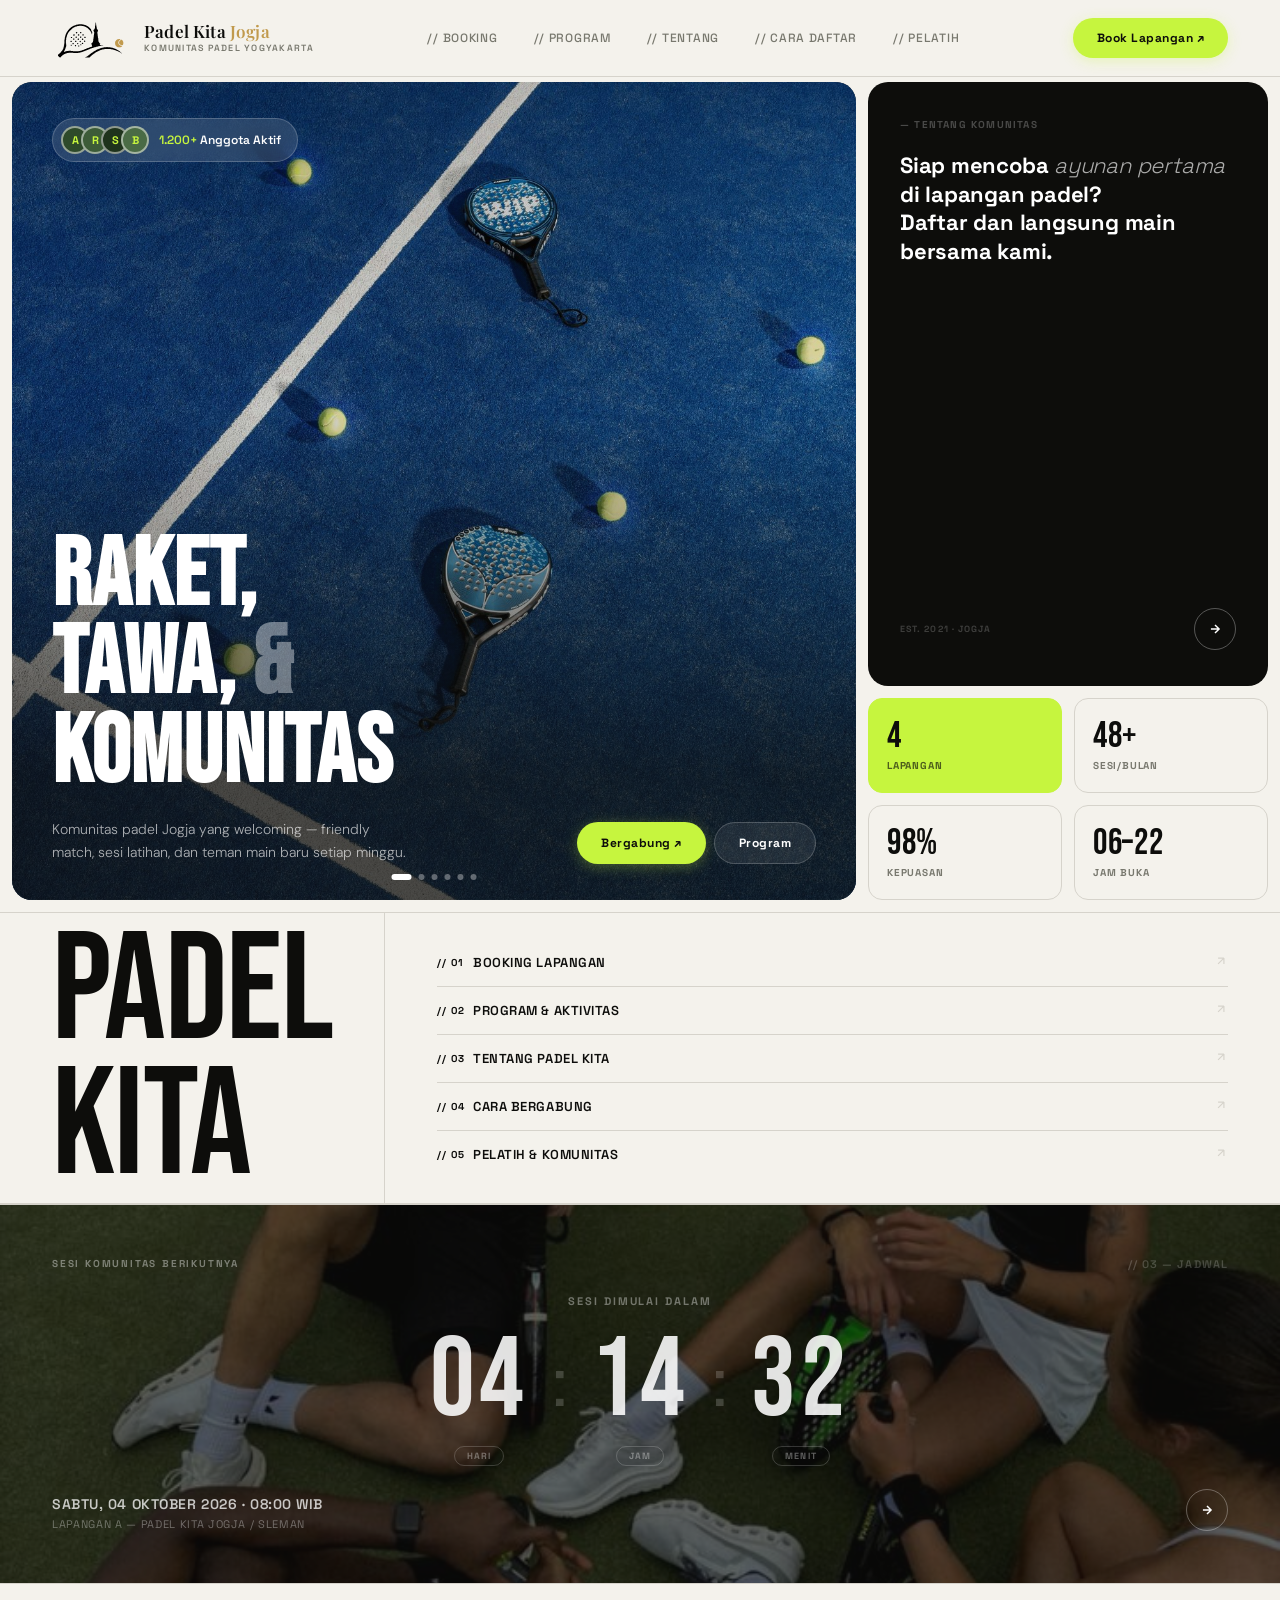
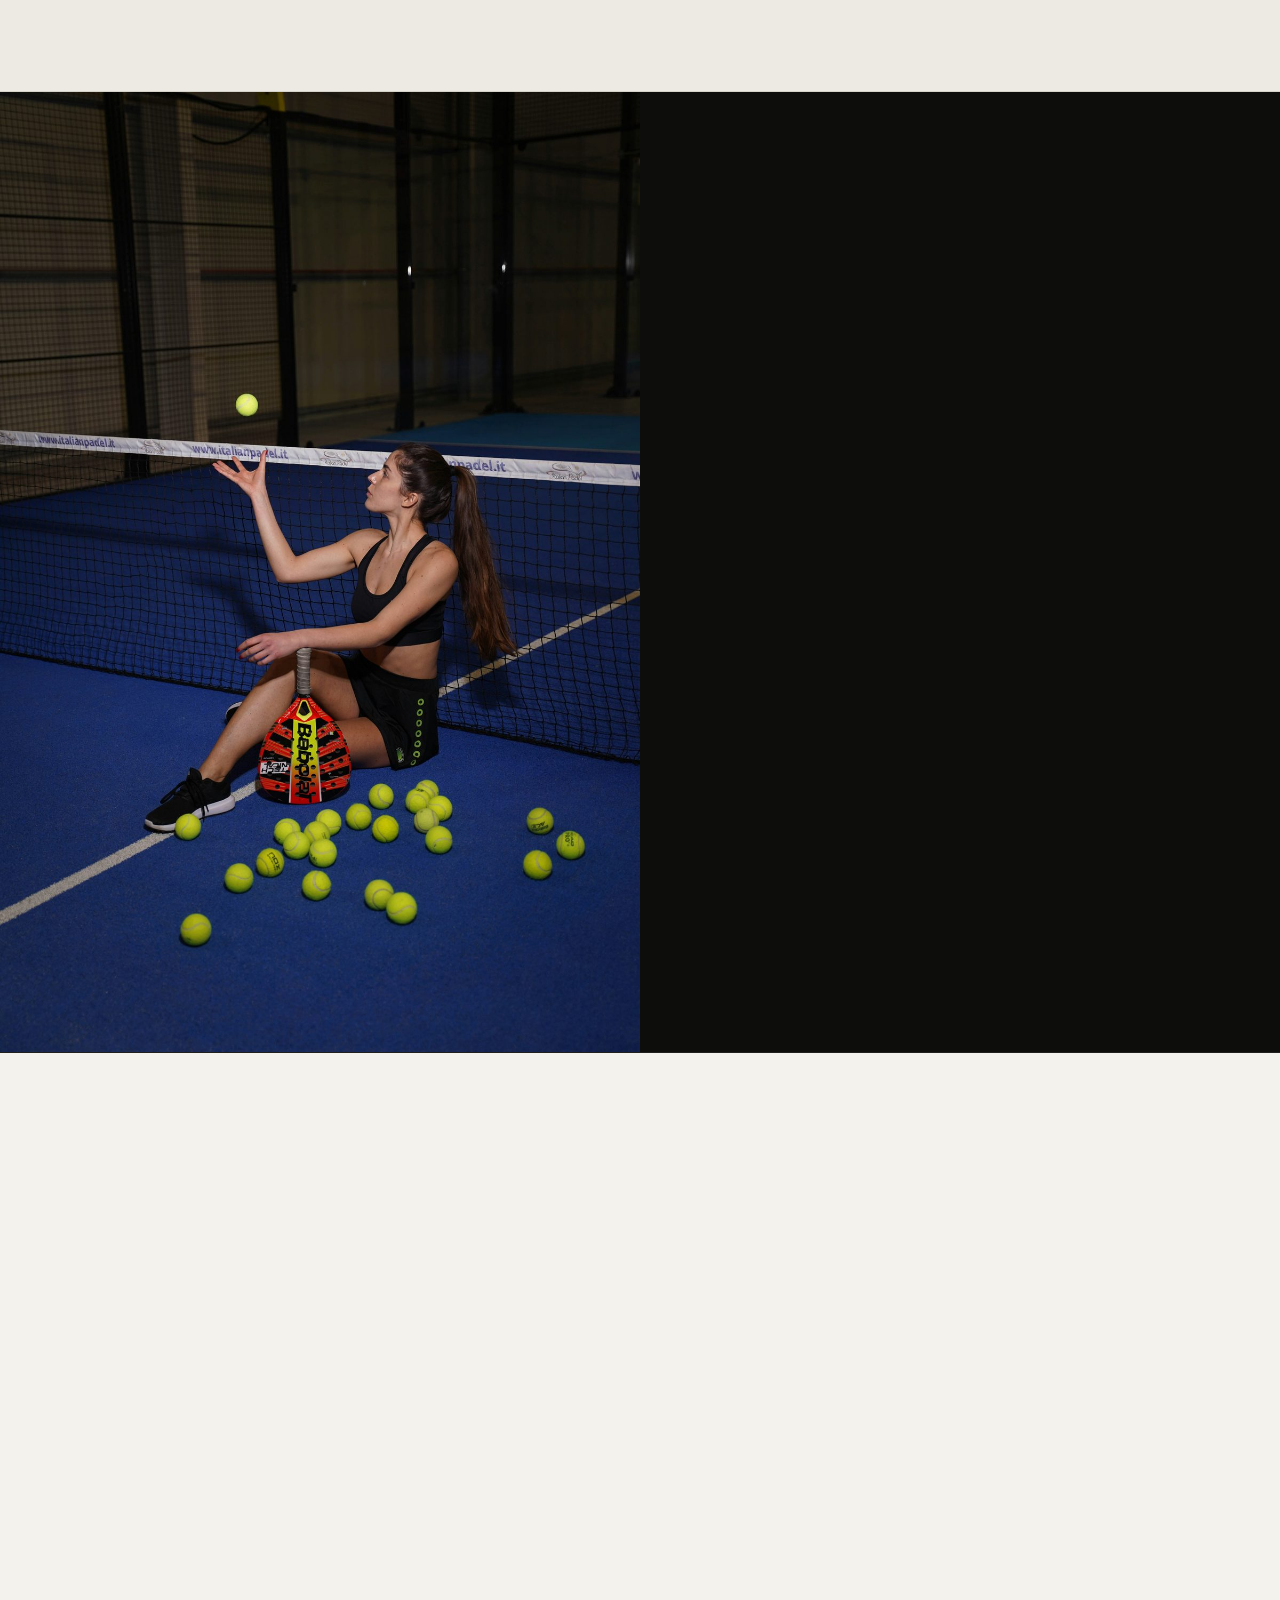
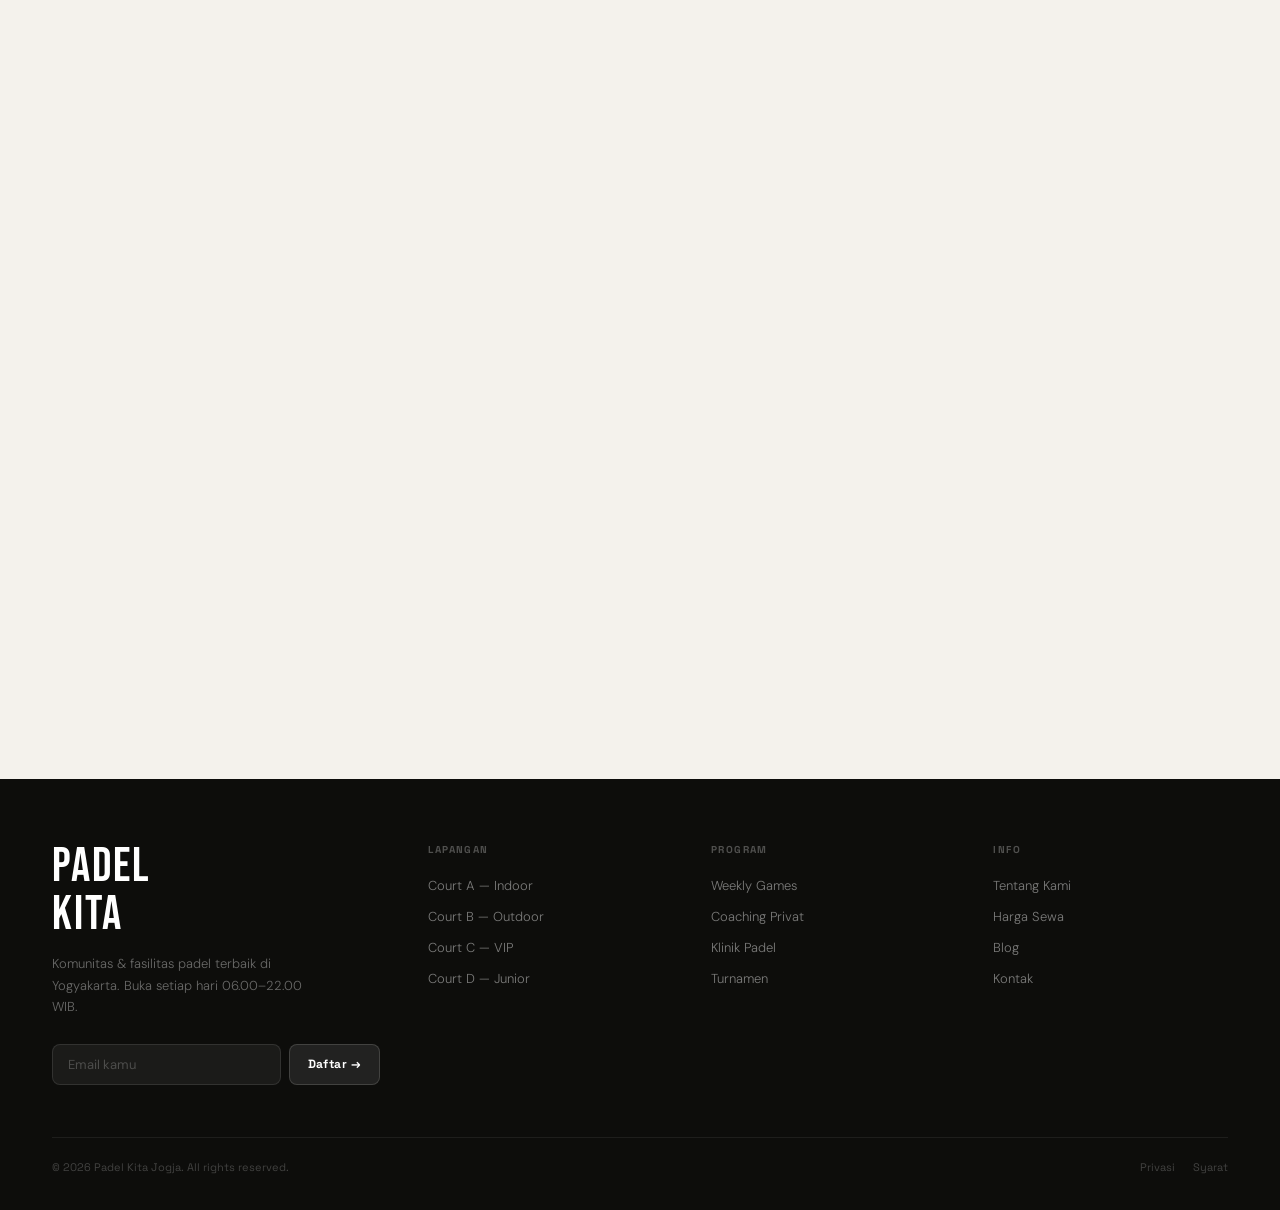
==== commit fc2a4c8d: "feat: checkout minimalist + admin pages + local images + favicon - Checkout redesign: minimalist 2-k" ====
--- a/index.html
+++ b/index.html
@@ -4,6 +4,7 @@
   <meta charset="UTF-8"/>
   <meta name="viewport" content="width=device-width, initial-scale=1.0"/>
   <title>Padel Kita Jogja — Komunitas & Booking Lapangan</title>
+  <link rel="icon" type="image/svg+xml" href="favicon.svg">
   <link rel="preconnect" href="https://fonts.googleapis.com"/>
   <link rel="preconnect" href="https://fonts.gstatic.com" crossorigin/>
   <link href="https://fonts.googleapis.com/css2?family=Bebas+Neue&family=Playfair+Display:wght@500;600;700&family=Space+Grotesk:wght@300;400;500;600;700&family=DM+Sans:ital,opsz,wght@0,9..40,300;0,9..40,400;0,9..40,500;1,9..40,300&display=swap" rel="stylesheet"/>
@@ -251,7 +252,7 @@
     border-top:1px solid var(--border); border-bottom:1px solid var(--border);
     display:flex;
   }
-  .cd-bg { position:absolute; inset:0; background-image:url('https://images.unsplash.com/photo-1554068865-24cecd4e34b8?w=1600&q=80&auto=format&fit=crop'); background-size:cover; background-position:center; }
+  .cd-bg { position:absolute; inset:0; background-image:url('images/web/gambar-sesi-community.jpg'); background-size:cover; background-position:center; }
   .cd-veil { position:absolute; inset:0; background:rgba(13,13,11,.65); }
   .cd-inner { position:relative; z-index:2; width:100%; padding:52px; display:flex; flex-direction:column; justify-content:space-between; }
   .cd-top { display:flex; align-items:flex-start; justify-content:space-between; }
@@ -611,12 +612,12 @@
     <div class="hero-photo-panel">
       <!-- slideshow -->
       <div class="hero-slides" id="heroSlides">
-        <div class="hero-slide active" style="background-image:url('https://images.unsplash.com/photo-1622279457486-62dcc4a431d6?w=1400&q=85&auto=format&fit=crop')"></div>
-        <div class="hero-slide" style="background-image:url('https://images.unsplash.com/photo-1554068865-24cecd4e34b8?w=1400&q=85&auto=format&fit=crop')"></div>
-        <div class="hero-slide" style="background-image:url('https://images.unsplash.com/photo-1529900748604-07564a03e7a6?w=1400&q=85&auto=format&fit=crop')"></div>
-        <div class="hero-slide" style="background-image:url('https://images.unsplash.com/photo-1551698618-1dfe5d97d256?w=1400&q=85&auto=format&fit=crop')"></div>
-        <div class="hero-slide" style="background-image:url('https://images.unsplash.com/photo-1516817210965-f4dcd2c4c773?w=1400&q=85&auto=format&fit=crop')"></div>
-        <div class="hero-slide" style="background-image:url('https://images.unsplash.com/photo-1612872087720-bb876e2e67d1?w=1400&q=85&auto=format&fit=crop')"></div>
+        <div class="hero-slide active" style="background-image:url('images/web/main-gambar-1.jpg')"></div>
+        <div class="hero-slide" style="background-image:url('images/web/main-gambar-2.jpg')"></div>
+        <div class="hero-slide" style="background-image:url('images/web/main-gambar-3.jpg')"></div>
+        <div class="hero-slide" style="background-image:url('images/web/main-gambar-4.jpg')"></div>
+        <div class="hero-slide" style="background-image:url('images/web/main-gambar-5.jpg')"></div>
+        <div class="hero-slide" style="background-image:url('images/web/main-gambar-6.jpg')"></div>
       </div>
       <!-- dots -->
       <div class="hero-slide-dots" id="heroSlideDots">
@@ -632,10 +633,10 @@
         <!-- members badge -->
         <div class="hero-members">
           <div class="hero-avatars">
-            <div class="hero-avatar"><img src="https://i.pravatar.cc/60?img=11" alt=""></div>
-            <div class="hero-avatar"><img src="https://i.pravatar.cc/60?img=21" alt=""></div>
-            <div class="hero-avatar"><img src="https://i.pravatar.cc/60?img=31" alt=""></div>
-            <div class="hero-avatar"><img src="https://i.pravatar.cc/60?img=41" alt=""></div>
+            <div class="hero-avatar" style="background:#2E4A2A;display:flex;align-items:center;justify-content:center;font-family:'Space Grotesk',sans-serif;font-size:11px;font-weight:700;color:#C6F53E">A</div>
+            <div class="hero-avatar" style="background:#3D5C38;display:flex;align-items:center;justify-content:center;font-family:'Space Grotesk',sans-serif;font-size:11px;font-weight:700;color:#C6F53E">R</div>
+            <div class="hero-avatar" style="background:#1F331C;display:flex;align-items:center;justify-content:center;font-family:'Space Grotesk',sans-serif;font-size:11px;font-weight:700;color:#C6F53E">S</div>
+            <div class="hero-avatar" style="background:#4A6B45;display:flex;align-items:center;justify-content:center;font-family:'Space Grotesk',sans-serif;font-size:11px;font-weight:700;color:#C6F53E">B</div>
           </div>
           <span class="hero-members-label"><span class="hero-members-num">1.200+</span> Anggota Aktif</span>
         </div>
@@ -769,7 +770,7 @@
   <!-- court strip -->
   <div class="court-strip" id="courtStrip">
     <div class="court-tab active" data-idx="0" data-price="150000" data-name="Court A — Indoor">
-      <div class="court-tab-img"><img src="https://images.unsplash.com/photo-1554068865-24cecd4e34b8?w=400&q=75&auto=format&fit=crop" alt="Court A"></div>
+      <div class="court-tab-img"><img src="images/web/court-a.jpg" alt="Court A"></div>
       <div class="court-tab-body">
         <div class="court-tab-name">Court A</div>
         <div class="court-tab-meta">Indoor · Kaca · AC</div>
@@ -777,7 +778,7 @@
       </div>
     </div>
     <div class="court-tab" data-idx="1" data-price="120000" data-name="Court B — Outdoor">
-      <div class="court-tab-img"><img src="https://images.unsplash.com/photo-1622279457486-62dcc4a431d6?w=400&q=75&auto=format&fit=crop" alt="Court B"></div>
+      <div class="court-tab-img"><img src="images/web/main-gambar-2.jpg" alt="Court B"></div>
       <div class="court-tab-body">
         <div class="court-tab-name">Court B</div>
         <div class="court-tab-meta">Outdoor · Sintetis</div>
@@ -785,7 +786,7 @@
       </div>
     </div>
     <div class="court-tab" data-idx="2" data-price="200000" data-name="Court C — VIP">
-      <div class="court-tab-img"><img src="https://images.unsplash.com/photo-1529900748604-07564a03e7a6?w=400&q=75&auto=format&fit=crop" alt="Court C"></div>
+      <div class="court-tab-img"><img src="images/web/main-gambar-5.jpg" alt="Court C"></div>
       <div class="court-tab-body">
         <div class="court-tab-name">Court C</div>
         <div class="court-tab-meta">Indoor · VIP · Premium</div>
@@ -793,7 +794,7 @@
       </div>
     </div>
     <div class="court-tab" data-idx="3" data-price="100000" data-name="Court D — Junior">
-      <div class="court-tab-img"><img src="https://images.unsplash.com/photo-1551698618-1dfe5d97d256?w=400&q=75&auto=format&fit=crop" alt="Court D"></div>
+      <div class="court-tab-img"><img src="images/web/court-d.jpg" alt="Court D"></div>
       <div class="court-tab-body">
         <div class="court-tab-name">Court D</div>
         <div class="court-tab-meta">Indoor · Junior · Pemula</div>
@@ -829,7 +830,7 @@
     <!-- form panel -->
     <div class="bk-form-panel">
       <div class="bf-court-preview">
-        <div class="bf-thumb"><img id="bfImg" src="https://images.unsplash.com/photo-1554068865-24cecd4e34b8?w=200&q=75" alt=""></div>
+        <div class="bf-thumb"><img id="bfImg" src="images/web/court-a.jpg" alt=""></div>
         <div>
           <div class="bf-court-nm" id="bfCourtNm">Court A — Indoor</div>
           <div class="bf-court-ch">Ganti lapangan ↑</div>
@@ -875,21 +876,21 @@
       <div class="svc-card-title">WEEKLY GAMES</div>
       <p class="svc-card-body">Sesi main bersama tiap Sabtu & Minggu. Semua level welcome — dari pemula hingga pemain kompetitif. Daftar, datang, main.</p>
       <a href="#booking" class="cbtn" style="margin-bottom:20px"><svg viewBox="0 0 24 24" fill="none" stroke="currentColor" stroke-width="2.5"><path d="M5 12h14M12 5l7 7-7 7"/></svg></a>
-      <div class="svc-img"><img src="https://images.unsplash.com/photo-1554068865-24cecd4e34b8?w=500&q=75&auto=format&fit=crop" alt="Weekly games" loading="lazy"></div>
+      <div class="svc-img"><img src="images/web/main-gambar-6.jpg" alt="Weekly games" loading="lazy"></div>
     </div>
     <div class="svc-card rev">
       <div class="svc-num">② — Pelatihan</div>
       <div class="svc-card-title">COACHING & CLINIC</div>
       <p class="svc-card-body">Privat & grup bersama pelatih bersertifikat WPT. Teknik dasar, taktik, analisis permainan, hingga persiapan turnamen.</p>
       <a href="#booking" class="cbtn" style="margin-bottom:20px"><svg viewBox="0 0 24 24" fill="none" stroke="currentColor" stroke-width="2.5"><path d="M5 12h14M12 5l7 7-7 7"/></svg></a>
-      <div class="svc-img"><img src="https://images.unsplash.com/photo-1622279457486-62dcc4a431d6?w=500&q=75&auto=format&fit=crop" alt="Coaching" loading="lazy"></div>
+      <div class="svc-img"><img src="images/web/gambar-teaching.jpg" alt="Coaching" loading="lazy"></div>
     </div>
     <div class="svc-card rev">
       <div class="svc-num">③ — Event</div>
       <div class="svc-card-title">TURNAMEN & MEETUP</div>
       <p class="svc-card-body">Turnamen komunitas bulanan, fun match antar member, dan gathering di luar lapangan. Padel lebih seru dengan teman baru.</p>
       <a href="#booking" class="cbtn" style="margin-bottom:20px"><svg viewBox="0 0 24 24" fill="none" stroke="currentColor" stroke-width="2.5"><path d="M5 12h14M12 5l7 7-7 7"/></svg></a>
-      <div class="svc-img"><img src="https://images.unsplash.com/photo-1529900748604-07564a03e7a6?w=500&q=75&auto=format&fit=crop" alt="Events" loading="lazy"></div>
+      <div class="svc-img"><img src="images/web/main-gambar-5.jpg" alt="Events" loading="lazy"></div>
     </div>
   </div>
 </section>
@@ -908,10 +909,10 @@
       <a href="#how" class="btn btn-ink">Cara Bergabung ↗</a>
     </div>
     <div class="about-right">
-      <div class="about-img-main"><img src="https://images.unsplash.com/photo-1554068865-24cecd4e34b8?w=700&q=80&auto=format&fit=crop" alt="Lapangan padel" loading="lazy"></div>
+      <div class="about-img-main"><img src="images/web/gambar-pelatih kami.jpg" alt="Lapangan padel" loading="lazy"></div>
       <div class="about-img-row">
-        <div class="about-img-sm"><img src="https://images.unsplash.com/photo-1622279457486-62dcc4a431d6?w=400&q=75&auto=format&fit=crop" alt="Main padel" loading="lazy"></div>
-        <div class="about-img-sm"><img src="https://images.unsplash.com/photo-1529900748604-07564a03e7a6?w=400&q=75&auto=format&fit=crop" alt="Komunitas" loading="lazy"></div>
+        <div class="about-img-sm"><img src="images/web/main-gambar-2.jpg" alt="Main padel" loading="lazy"></div>
+        <div class="about-img-sm"><img src="images/web/main-gambar-5.jpg" alt="Komunitas" loading="lazy"></div>
       </div>
     </div>
   </div>
@@ -959,7 +960,7 @@
       </div>
     </div>
     <div class="how-img">
-      <img src="https://images.unsplash.com/photo-1551698618-1dfe5d97d256?w=700&q=80&auto=format&fit=crop" alt="Cara bergabung" loading="lazy">
+      <img src="images/web/gambar-teaching.jpg" alt="Cara bergabung" loading="lazy">
     </div>
   </div>
 </section>
@@ -968,7 +969,7 @@
 <section id="coaches">
   <div class="coaches-inner">
     <div class="coaches-photo">
-      <img src="https://images.unsplash.com/photo-1554068865-24cecd4e34b8?w=700&q=80&auto=format&fit=crop" alt="Pelatih Padel Kita" loading="lazy">
+      <img src="images/web/gambar-pelatih kami.jpg" alt="Pelatih Padel Kita" loading="lazy">
     </div>
     <div class="coaches-content rev">
       <div>
@@ -980,15 +981,15 @@
       <div>
         <div class="coach-tabs" id="coachTabs">
           <div class="coach-tab active" data-tidx="0">
-            <div class="coach-tab-avatar"><img src="https://i.pravatar.cc/60?img=15" alt="Coach Danu"></div>
+            <div class="coach-tab-avatar" style="background:#2E4A2A;display:flex;align-items:center;justify-content:center;font-family:'Space Grotesk',sans-serif;font-size:12px;font-weight:700;color:#C6F53E">D</div>
             <span class="coach-tab-name">Coach Danu</span>
           </div>
           <div class="coach-tab" data-tidx="1">
-            <div class="coach-tab-avatar"><img src="https://i.pravatar.cc/60?img=22" alt="Coach Rina"></div>
+            <div class="coach-tab-avatar" style="background:#3D5C38;display:flex;align-items:center;justify-content:center;font-family:'Space Grotesk',sans-serif;font-size:12px;font-weight:700;color:#C6F53E">R</div>
             <span class="coach-tab-name">Coach Rina</span>
           </div>
           <div class="coach-tab" data-tidx="2">
-            <div class="coach-tab-avatar"><img src="https://i.pravatar.cc/60?img=33" alt="Coach Bimo"></div>
+            <div class="coach-tab-avatar" style="background:#1F331C;display:flex;align-items:center;justify-content:center;font-family:'Space Grotesk',sans-serif;font-size:12px;font-weight:700;color:#C6F53E">B</div>
             <span class="coach-tab-name">Coach Bimo</span>
           </div>
         </div>
@@ -1022,15 +1023,15 @@
   </div>
   <div class="journal-mosaic">
     <div class="j-item">
-      <img src="https://images.unsplash.com/photo-1554068865-24cecd4e34b8?w=800&q=75&auto=format&fit=crop" alt="Journal" loading="lazy">
+      <img src="images/web/main-gambar-1.jpg" alt="Journal" loading="lazy">
       <div class="j-tag">#WEEKLYRUN / COURT A</div>
     </div>
     <div class="j-item">
-      <img src="https://images.unsplash.com/photo-1622279457486-62dcc4a431d6?w=500&q=75&auto=format&fit=crop" alt="Journal" loading="lazy">
+      <img src="images/web/gambar-teaching.jpg" alt="Journal" loading="lazy">
       <div class="j-tag">#AFTERGAME</div>
     </div>
     <div class="j-item">
-      <img src="https://images.unsplash.com/photo-1529900748604-07564a03e7a6?w=500&q=75&auto=format&fit=crop" alt="Journal" loading="lazy">
+      <img src="images/web/main-gambar-5.jpg" alt="Journal" loading="lazy">
       <div class="j-tag">#CLINICSERIES</div>
     </div>
   </div>
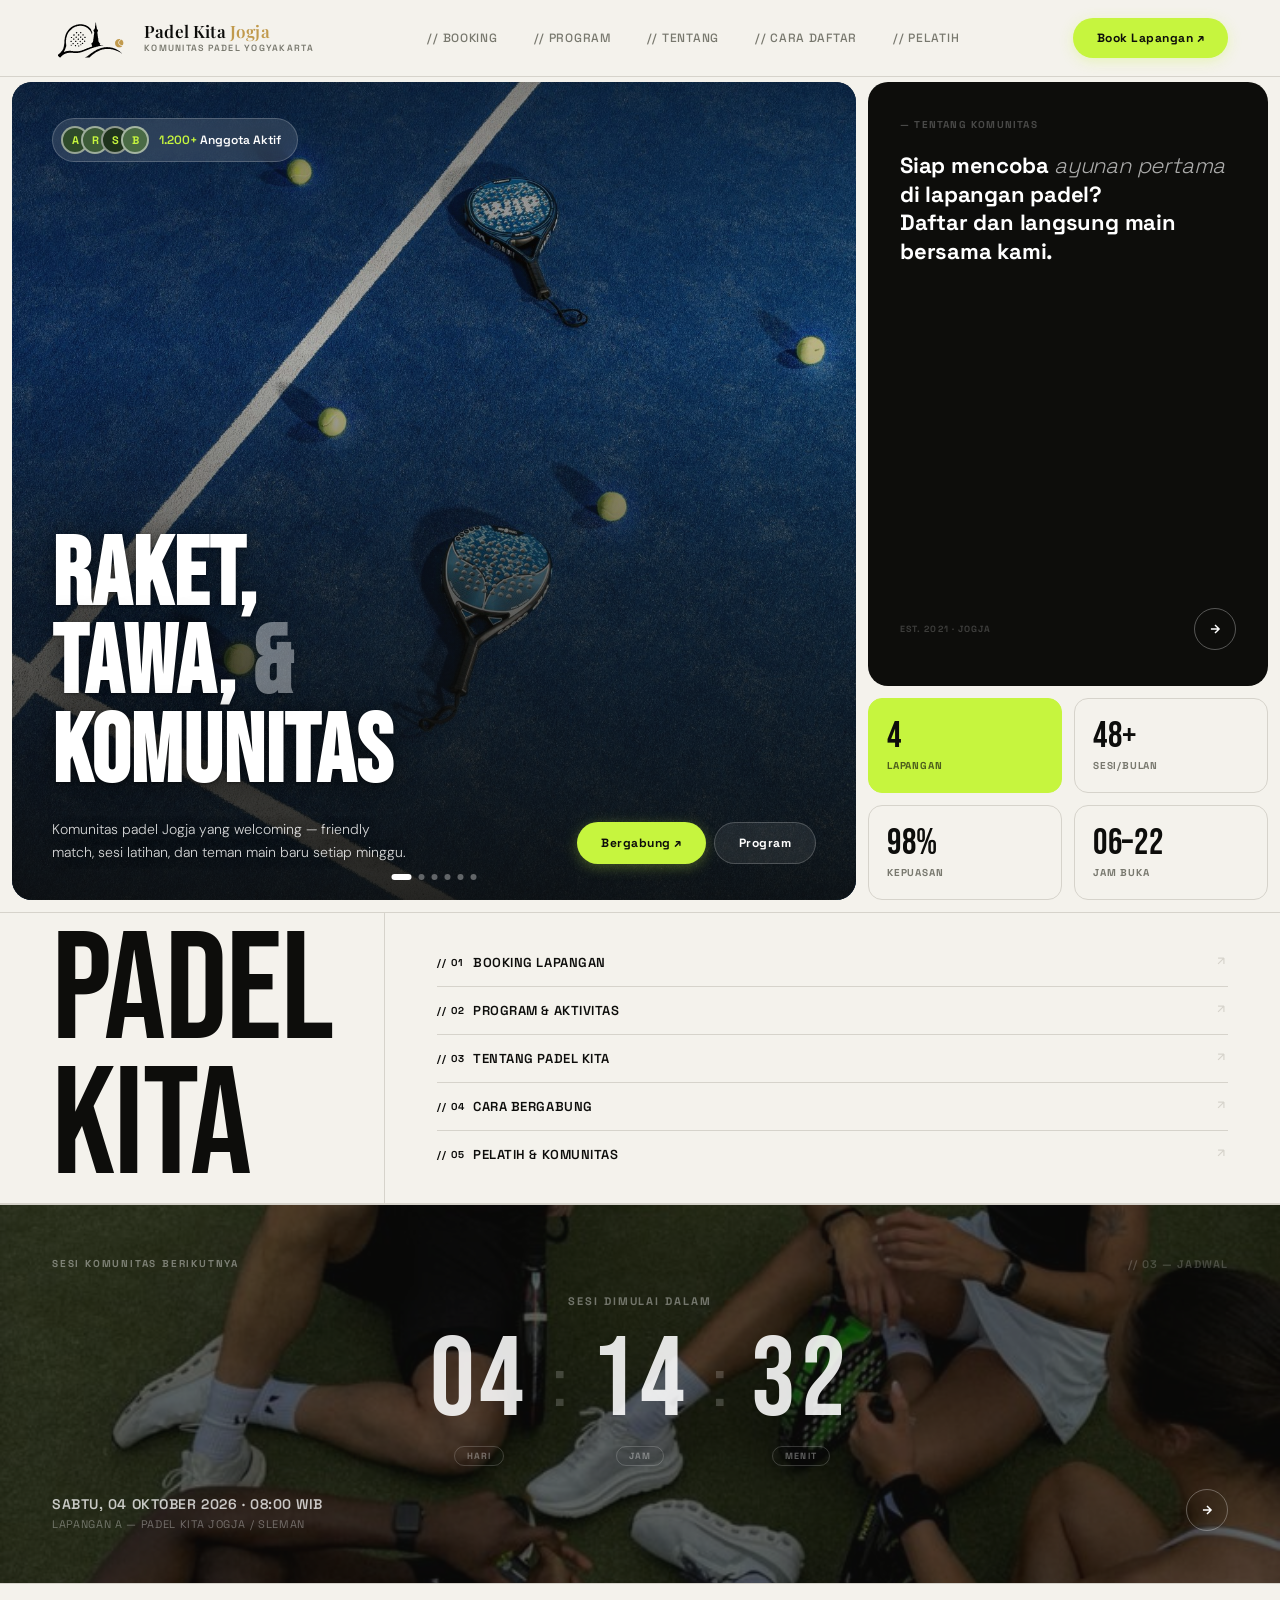
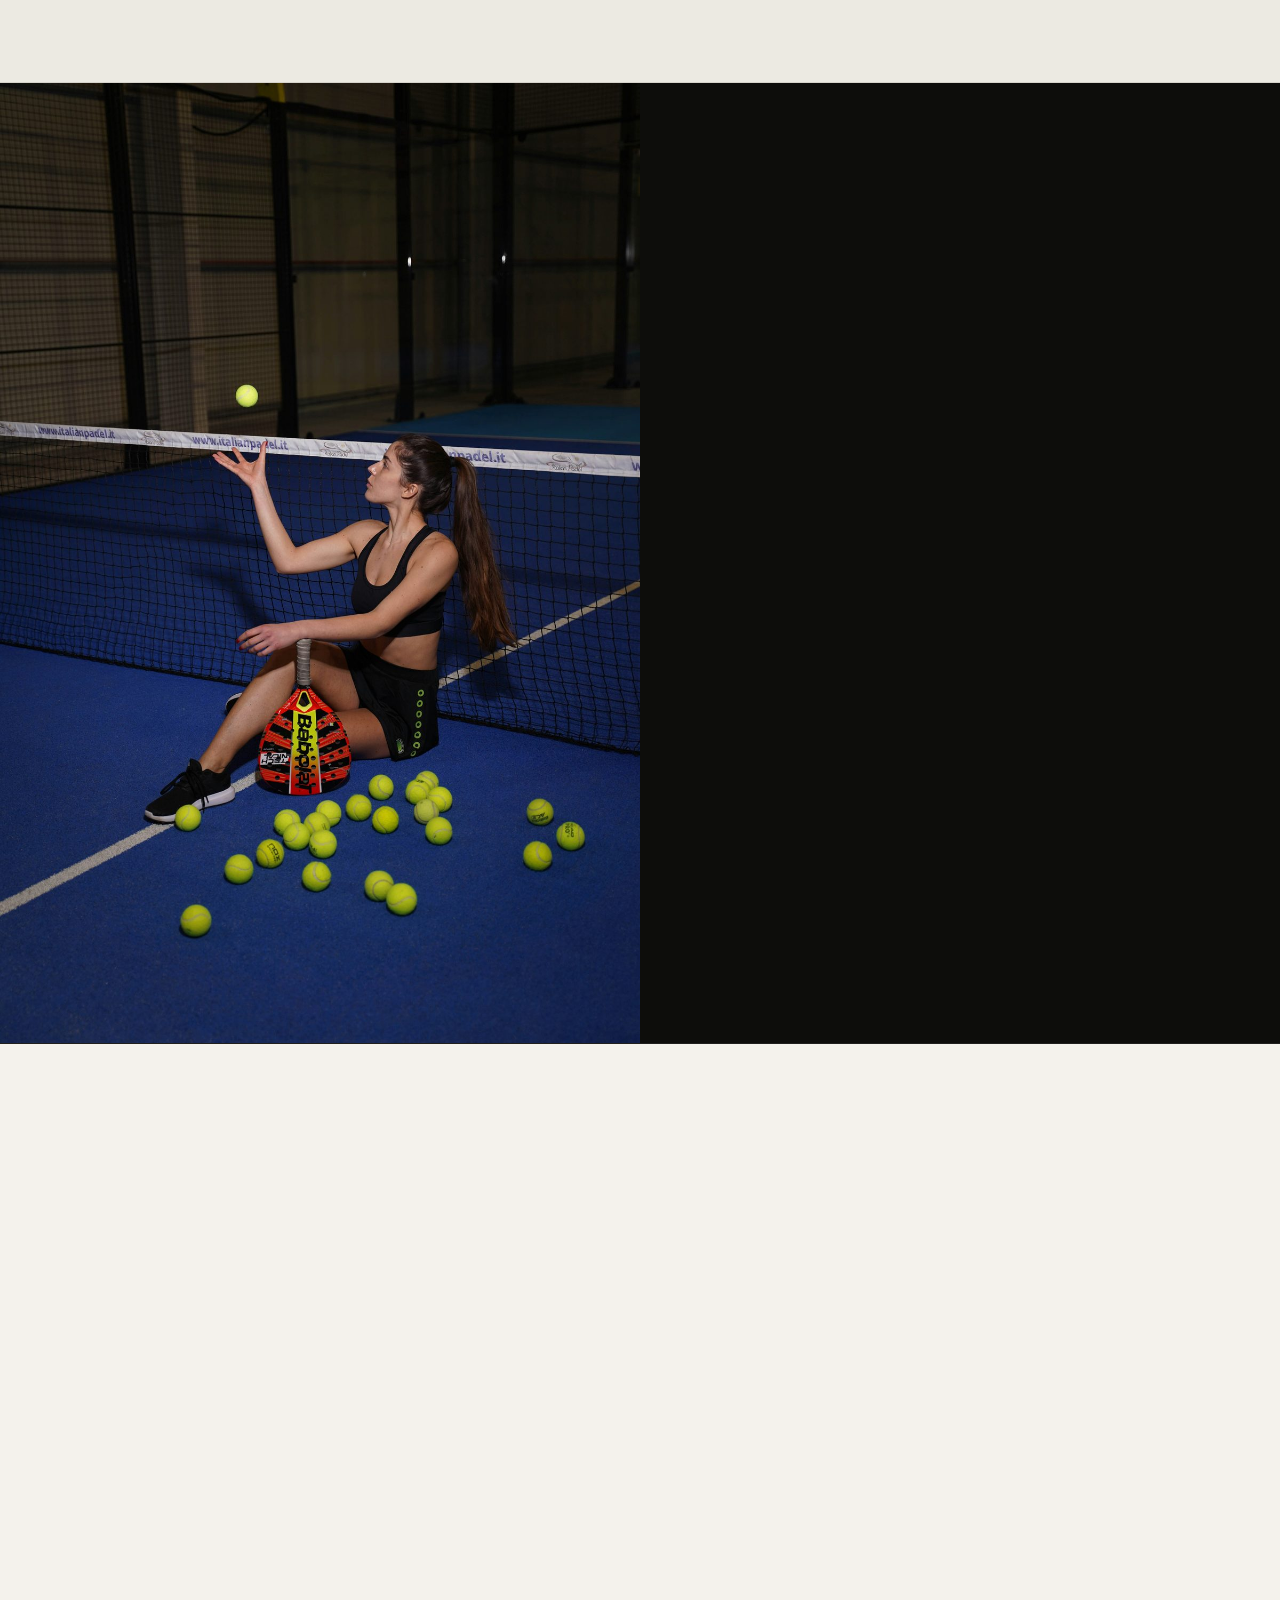
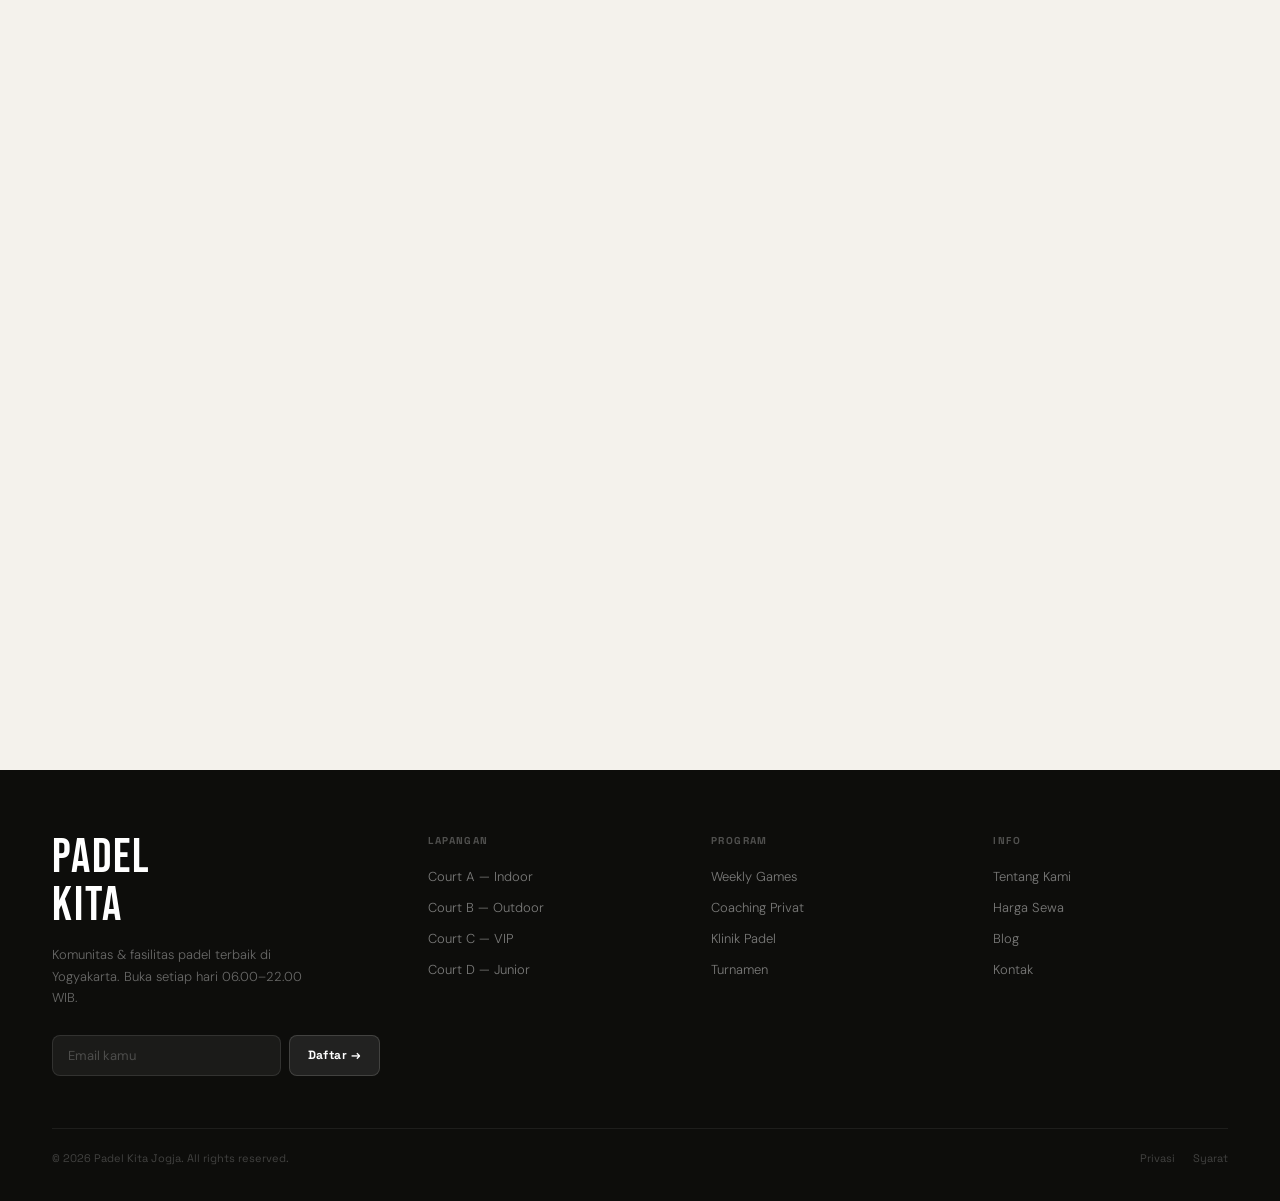
==== commit 620adec2: "fix: overflow horizontal + kontras headline hero - .how-step-arr: ubah dari padding-based ke fixed 3" ====
--- a/index.html
+++ b/index.html
@@ -4,7 +4,28 @@
   <meta charset="UTF-8"/>
   <meta name="viewport" content="width=device-width, initial-scale=1.0"/>
   <title>Padel Kita Jogja — Komunitas & Booking Lapangan</title>
+
+  <!-- Favicon & App Icons -->
+  <link rel="icon" type="image/x-icon" href="favicon.ico">
+  <link rel="icon" type="image/png" sizes="16x16" href="favicon-16x16.png">
+  <link rel="icon" type="image/png" sizes="32x32" href="favicon-32x32.png">
+  <link rel="icon" type="image/png" sizes="48x48" href="favicon-48x48.png">
   <link rel="icon" type="image/svg+xml" href="favicon.svg">
+  <link rel="apple-touch-icon" sizes="180x180" href="apple-touch-icon.png">
+  <link rel="mask-icon" href="favicon.svg" color="#C6F53E">
+  <link rel="manifest" href="site.webmanifest">
+  <meta name="theme-color" content="#0D0D0B">
+  <meta name="apple-mobile-web-app-capable" content="yes">
+  <meta name="apple-mobile-web-app-status-bar-style" content="black-translucent">
+  <meta name="apple-mobile-web-app-title" content="Padel Kita">
+  <meta name="mobile-web-app-capable" content="yes">
+  <!-- Open Graph -->
+  <meta property="og:type" content="website">
+  <meta property="og:title" content="Padel Kita Jogja — Komunitas & Booking Lapangan">
+  <meta property="og:description" content="Booking lapangan padel premium di Yogyakarta. Komunitas, coaching, dan turnamen.">
+  <meta property="og:image" content="og-image.png">
+  <meta name="twitter:card" content="summary_large_image">
+  <meta name="twitter:image" content="og-image.png">
   <link rel="preconnect" href="https://fonts.googleapis.com"/>
   <link rel="preconnect" href="https://fonts.gstatic.com" crossorigin/>
   <link href="https://fonts.googleapis.com/css2?family=Bebas+Neue&family=Playfair+Display:wght@500;600;700&family=Space+Grotesk:wght@300;400;500;600;700&family=DM+Sans:ital,opsz,wght@0,9..40,300;0,9..40,400;0,9..40,500;1,9..40,300&display=swap" rel="stylesheet"/>
@@ -150,7 +171,11 @@
   .hsd.active { background:var(--white); width:20px; border-radius:3px; }
   .hero-photo-overlay {
     position:absolute; inset:0;
-    background:linear-gradient(to bottom, rgba(13,13,11,.1) 0%, rgba(13,13,11,.02) 40%, rgba(13,13,11,.7) 85%);
+    background:linear-gradient(to bottom,
+      rgba(13,13,11,.42) 0%,
+      rgba(13,13,11,.18) 32%,
+      rgba(13,13,11,.58) 62%,
+      rgba(13,13,11,.88) 100%);
   }
   .hero-photo-content {
     position:absolute; inset:0; padding:36px 40px;
@@ -178,14 +203,16 @@
     font-size:clamp(56px,8vw,96px); line-height:.92;
     letter-spacing:.01em; color:var(--white);
     margin-bottom:20px;
+    text-shadow:0 2px 24px rgba(0,0,0,.55), 0 1px 3px rgba(0,0,0,.4);
   }
   .hero-headline .dim { opacity:.4; }
   .hero-sub-row {
     display:flex; align-items:flex-end; justify-content:space-between; gap:20px;
   }
   .hero-sub {
-    font-size:14px; font-weight:300; color:rgba(255,255,255,.65);
+    font-size:14px; font-weight:300; color:rgba(255,255,255,.82);
     line-height:1.65; max-width:360px;
+    text-shadow:0 1px 12px rgba(0,0,0,.6);
   }
   .hero-ctas { display:flex; gap:8px; flex-shrink:0; }
 
@@ -455,8 +482,14 @@
   .how-step-title { font-family:'Space Grotesk',sans-serif; font-size:14px; font-weight:700; }
   .how-step-desc { font-size:13px; font-weight:300; color:var(--mid); margin-top:4px; line-height:1.55; display:none; }
   .how-step.open .how-step-desc { display:block; }
-  .how-step-arr { padding:20px 0; color:var(--muted); transition:transform .25s var(--ease), color .2s; }
-  .how-step.open .how-step-arr { transform:rotate(90deg); color:var(--ink); }
+  .how-step-arr {
+    width:34px; height:34px; flex-shrink:0; margin-top:14px;
+    display:flex; align-items:center; justify-content:center;
+    border-radius:50%; border:1px solid var(--border);
+    color:var(--muted);
+    transition:transform .25s var(--ease), color .2s, background .2s, border-color .2s;
+  }
+  .how-step.open .how-step-arr { transform:rotate(90deg); color:var(--white); background:var(--ink); border-color:var(--ink); }
   .how-img { border-radius:14px; overflow:hidden; }
   .how-img img { width:100%; height:360px; object-fit:cover; }
 
@@ -539,39 +572,235 @@
   .rev.on { opacity:1; transform:none; }
 
   /* ─ RESPONSIVE ─ */
+
+  /* TABLET BESAR / LAPTOP KECIL */
   @media(max-width:1100px){
-    .nav-inner { padding:18px 32px; }
-    .hero-bento { grid-template-columns:1fr 320px; padding:10px 10px 0; }
+    .nav-inner { padding:16px 32px; }
+    .hero-bento { grid-template-columns:1fr 300px; padding:10px 10px 0; gap:10px; }
     .wordmark { padding:10px 32px 8px; }
     .index-list, .bk-header, .svc-header, #journal, .loc-left, .loc-right, .coaches-content, .about-left, .about-right, .how-inner { padding-left:32px; padding-right:32px; }
-    .bk-cal-panel, .bk-form-panel { padding:36px 32px; }
+    .bk-cal-panel, .bk-form-panel { padding:32px; }
     .ft-top { grid-template-columns:1fr 1fr; gap:32px; }
     footer { padding-left:32px; padding-right:32px; }
-  }
-  @media(max-width:768px){
-    .nav-links { display:none; }
-    .hero-bento { grid-template-columns:1fr; }
+    .hero-headline { font-size:clamp(44px,6.5vw,72px); }
+  }
+
+  /* TABLET */
+  @media(max-width:900px){
+    .nav-inner { padding:14px 24px; }
+    .nav-links { gap:20px; }
+    .nav-links a { font-size:11px; }
+    .hero-bento { grid-template-columns:1fr; padding:8px 8px 0; gap:8px; min-height:auto; }
     .hero-right { display:none; }
-    .wordmark-row { grid-template-columns:1fr; }
-    .wordmark { border-right:none; border-bottom:1px solid var(--border); font-size:clamp(60px,20vw,120px); }
-    .bk-header { flex-direction:column; align-items:flex-start; gap:10px; }
-    .bk-sub { text-align:left; }
+    .hero-photo-panel { min-height:clamp(360px,64vh,540px); }
+    .hero-photo-content { padding:22px 22px 24px; }
+    .hero-headline { font-size:clamp(40px,7.5vw,58px); margin-bottom:12px; }
+    .hero-sub-row { flex-direction:column; align-items:flex-start; gap:12px; }
+    .hero-sub { font-size:13px; max-width:100%; }
+    .hero-ctas { flex-shrink:1; width:100%; flex-wrap:wrap; }
+    .wordmark { padding:8px 24px 6px; font-size:clamp(56px,14vw,110px); }
+    .index-list { padding:16px 24px; }
+    .index-item { padding:11px 0; }
+    .cd-inner { padding:40px 24px; }
+    .cd-dig { font-size:clamp(48px,11vw,80px); }
+    .cd-unit { padding:0 14px; }
+    .cd-sep { font-size:52px; padding-bottom:16px; }
+    .cd-bot { flex-direction:column; align-items:flex-start; gap:14px; }
+    .bk-header, .svc-header, #journal, .loc-left, .loc-right, .coaches-content, .about-left, .about-right, .how-inner { padding-left:24px; padding-right:24px; }
+    .bk-title, .svc-title { font-size:clamp(36px,8vw,56px); }
+    .bk-cal-panel, .bk-form-panel { padding:28px 24px; }
     .bk-body { grid-template-columns:1fr; }
     .bk-cal-panel { border-right:none; border-bottom:1px solid var(--border); }
     .svc-grid { grid-template-columns:1fr; }
-    .svc-card { border-right:none; border-bottom:1px solid var(--border); }
+    .svc-card { border-right:none; border-bottom:1px solid var(--border); padding:32px 24px 40px; }
     .svc-card:nth-child(n) .svc-img { margin-top:0; }
     .about-grid, .how-inner, .coaches-inner, .loc-grid { grid-template-columns:1fr; }
     .about-left, .coaches-content { border-right:none; border-bottom:1px solid rgba(255,255,255,.08); }
+    .about-right { padding-top:0; }
     .loc-left { border-right:none; border-bottom:1px solid var(--border); }
-    .coaches-photo { min-height:300px; }
+    .coaches-photo { min-height:280px; }
     .journal-mosaic { grid-template-columns:1fr 1fr; grid-template-rows:auto; }
-    .j-item:first-child { grid-row:auto; grid-column:span 2; height:220px; }
-    .j-item { height:150px; }
-    .ft-top { grid-template-columns:1fr; }
-    .ft-bot { flex-direction:column; gap:12px; text-align:center; }
+    .j-item:first-child { grid-row:auto; grid-column:span 2; height:200px; }
+    .j-item { height:140px; }
+    .ft-top { grid-template-columns:1fr 1fr; gap:28px; }
+    footer { padding:48px 24px 28px; }
+    .bk-title { font-size:clamp(34px,9vw,52px); }
+  }
+
+  /* MOBILE */
+  @media(max-width:600px){
+    .nav-inner { padding:12px 16px; }
+    .nav-links { display:none; }
+    .nav-logo-name { font-size:15px; }
+    .nav-logo-sub { font-size:8px; }
+    .nav-logo-img { height:32px !important; }
+    .nav-cta .btn { padding:9px 16px; font-size:11px; }
+    .nav-cta .btn svg { width:11px; height:11px; }
+
+    .hero-bento { padding:6px 6px 0; gap:6px; }
+    .hero-photo-panel { min-height:clamp(340px,62vh,480px); border-radius:14px; }
+    .hero-photo-content { padding:18px 18px 22px; }
+    .hero-members { padding:5px 12px 5px 6px; gap:7px; }
+    .hero-avatar { width:22px; height:22px; margin-left:-7px; }
+    .hero-members-label { font-size:10px; }
+    .hero-headline { font-size:clamp(34px,11vw,52px); margin-bottom:12px; line-height:.94; }
+    .hero-sub-row { gap:12px; }
+    .hero-sub { font-size:12px; line-height:1.6; }
+    .hero-ctas { gap:6px; width:100%; }
+    .hero-ctas .btn { flex:1; justify-content:center; padding:11px 14px; font-size:11px; min-width:0; }
+    .hero-ctas .btn svg { width:12px; height:12px; }
+
+    .wordmark-row { grid-template-columns:1fr; }
+    .wordmark {
+      border-right:none; border-bottom:1px solid var(--border);
+      font-size:clamp(48px,17vw,88px); padding:10px 16px 6px;
+    }
+    .index-list { padding:12px 16px; }
+    .index-item { padding:10px 0; }
+    .ii-label { font-size:11px; }
+    .ii-num { font-size:9px; min-width:28px; }
+
+    #countdown { min-height:320px; }
+    .cd-inner { padding:32px 16px; }
+    .cd-top { flex-direction:column; gap:6px; }
+    .cd-lbl, .cd-num-row { font-size:9px; }
+    .cd-sublbl { font-size:9px; margin-bottom:12px; }
+    .cd-dig { font-size:clamp(40px,13vw,60px); }
+    .cd-unit { padding:0 8px; }
+    .cd-unit-pill { font-size:8px; padding:2px 8px; }
+    .cd-sep { font-size:36px; padding-bottom:12px; }
+    .cd-date { font-size:11px; }
+    .cd-venue { font-size:9px; }
+
+    .bk-header, .svc-header, #journal, .loc-left, .loc-right, .coaches-content, .about-left, .about-right, .how-inner { padding-left:16px; padding-right:16px; }
+    .bk-header { flex-direction:column; align-items:flex-start; gap:10px; padding-top:40px; padding-bottom:28px; }
+    .bk-sub { text-align:left; font-size:13px; max-width:100%; }
+    .bk-title { font-size:clamp(32px,10vw,46px); }
+    .bk-cal-panel, .bk-form-panel { padding:24px 16px; }
+
+    .court-strip { scroll-snap-type:x mandatory; -webkit-overflow-scrolling:touch; }
+    .court-tab { width:180px; scroll-snap-align:start; }
+    .court-tab-img { height:100px; }
+    .court-tab-body { padding:11px 14px 13px; }
+    .court-tab-name { font-size:11px; }
+    .court-tab-meta { font-size:10px; }
+    .court-avail { font-size:8px; padding:2px 7px; }
+
+    .cal-cell { font-size:12px; border-radius:6px; }
+    .cal-header span, .cal-day-name { font-size:8px; }
+    .slot-pill { padding:7px 11px; font-size:11px; }
+    .slots-group-lbl { font-size:8px; }
+
+    .bf-summary { grid-template-columns:1fr 1fr; gap:7px; }
+    .bf-sum { padding:10px 11px; }
+    .bf-sum-lbl { font-size:8px; }
+    .bf-sum-val { font-size:12px; }
     .bf-inp-row { grid-template-columns:1fr; }
-  }
+    .bf-inp, .bf-sel { font-size:13px; padding:11px 13px; }
+    .bf-price-val { font-size:24px; }
+    .bf-submit, .bf-wa { font-size:12px; padding:12px; }
+
+    .svc-header { flex-direction:column; align-items:flex-start; gap:12px; padding-top:40px; padding-bottom:28px; }
+    .svc-title { font-size:clamp(32px,10vw,48px); }
+    .svc-card { padding:26px 16px 32px; }
+    .svc-card-title { font-size:26px; }
+    .svc-card-body { font-size:13px; }
+    .svc-img img { height:150px; }
+
+    .about-left, .about-right { padding:40px 16px; }
+    .about-title { font-size:clamp(32px,10vw,48px); }
+    .about-body { font-size:14px; }
+    .about-founded-year { font-size:28px; padding:3px 14px; }
+    .about-img-main { height:200px; }
+    .about-img-sm { height:130px; }
+    .about-img-row { gap:8px; }
+    .about-right { gap:8px; }
+
+    .how-inner { gap:28px; padding-top:40px; padding-bottom:40px; }
+    .how-title { font-size:clamp(32px,10vw,48px); margin-bottom:24px; }
+    .how-step-num { font-size:10px; min-width:34px; padding:16px 0; }
+    .how-step-content { padding:16px 0; }
+    .how-step-title { font-size:13px; }
+    .how-step-desc { font-size:12px; }
+    .how-img img { height:220px; }
+
+    .coaches-photo { min-height:220px; }
+    .coaches-content { padding:40px 16px; }
+    .coaches-title { font-size:clamp(32px,10vw,48px); }
+    .coaches-body { font-size:14px; margin-bottom:28px; }
+    .coach-tabs { gap:7px; }
+    .coach-tab { padding:6px 12px 6px 6px; }
+    .coach-tab-avatar { width:24px; height:24px; }
+    .coach-tab-name { font-size:11px; }
+    .coach-testi-quote { font-size:14px; }
+    .coach-testi-meta { font-size:11px; }
+
+    #journal { padding:40px 16px; }
+    .journal-header { flex-direction:column; align-items:flex-start; gap:12px; margin-bottom:24px; }
+    .journal-title { font-size:clamp(30px,9vw,44px); }
+    .journal-mosaic { gap:6px; }
+    .j-item:first-child { height:160px; }
+    .j-item { height:110px; }
+    .j-tag { font-size:8px; bottom:9px; left:9px; }
+
+    .loc-left, .loc-right { padding:40px 16px; }
+    .loc-title { font-size:clamp(32px,10vw,48px); }
+    .loc-body { font-size:13px; }
+    .loc-row { padding:14px 0; }
+    .loc-row-key { font-size:9px; }
+    .loc-row-val { font-size:12px; }
+
+    footer { padding:40px 16px 24px; }
+    .ft-top { grid-template-columns:1fr; gap:26px; padding-bottom:32px; }
+    .ft-wm { font-size:36px; }
+    .ft-tagline { font-size:12px; }
+    .ft-bot { flex-direction:column; gap:10px; text-align:center; font-size:10px; }
+    .ft-col-title { font-size:9px; margin-bottom:14px; }
+    .ft-links a { font-size:12px; }
+
+    .micro { font-size:9px; letter-spacing:.14em; }
+    .micro::before, .eyebrow::before { width:16px; }
+  }
+
+  /* MOBILE KECIL */
+  @media(max-width:400px){
+    .nav-inner { padding:10px 12px; }
+    .nav-logo-img { height:28px !important; }
+    .nav-logo-name { font-size:13px; }
+    .nav-logo-sub { display:none; }
+    .nav-cta .btn { padding:8px 13px; font-size:10px; }
+
+    .hero-photo-panel { min-height:clamp(300px,58vh,420px); }
+    .hero-photo-content { padding:14px 14px 18px; }
+    .hero-headline { font-size:clamp(30px,12vw,44px); }
+    .hero-sub { font-size:11px; }
+    .hero-ctas { flex-direction:column; }
+    .hero-ctas .btn { width:100%; }
+
+    .cd-dig { font-size:clamp(34px,14vw,50px); }
+    .cd-unit { padding:0 5px; }
+    .cd-sep { font-size:28px; }
+
+    .bk-title { font-size:clamp(28px,11vw,40px); }
+    .svc-title, .about-title, .how-title, .coaches-title, .loc-title { font-size:clamp(28px,11vw,40px); }
+    .journal-title { font-size:clamp(26px,10vw,38px); }
+
+    .court-tab { width:155px; }
+    .cal-cell { font-size:11px; }
+    .slot-pill { padding:6px 9px; font-size:10px; }
+
+    .ft-wm { font-size:30px; }
+    .wordmark { font-size:clamp(40px,18vw,72px); }
+  }
+
+  /* LANDSCAPE MOBILE — kurangi tinggi hero */
+  @media(max-height:500px) and (orientation:landscape){
+    .hero-photo-panel { min-height:280px; }
+    .hero-headline { font-size:clamp(28px,6vw,44px); }
+    .cd-inner { padding:24px 20px; }
+    .cd-dig { font-size:clamp(32px,7vw,56px); }
+  }
+
   @media(prefers-reduced-motion:reduce){
     .rev, .hero-photo-panel img { transition:none; }
   }
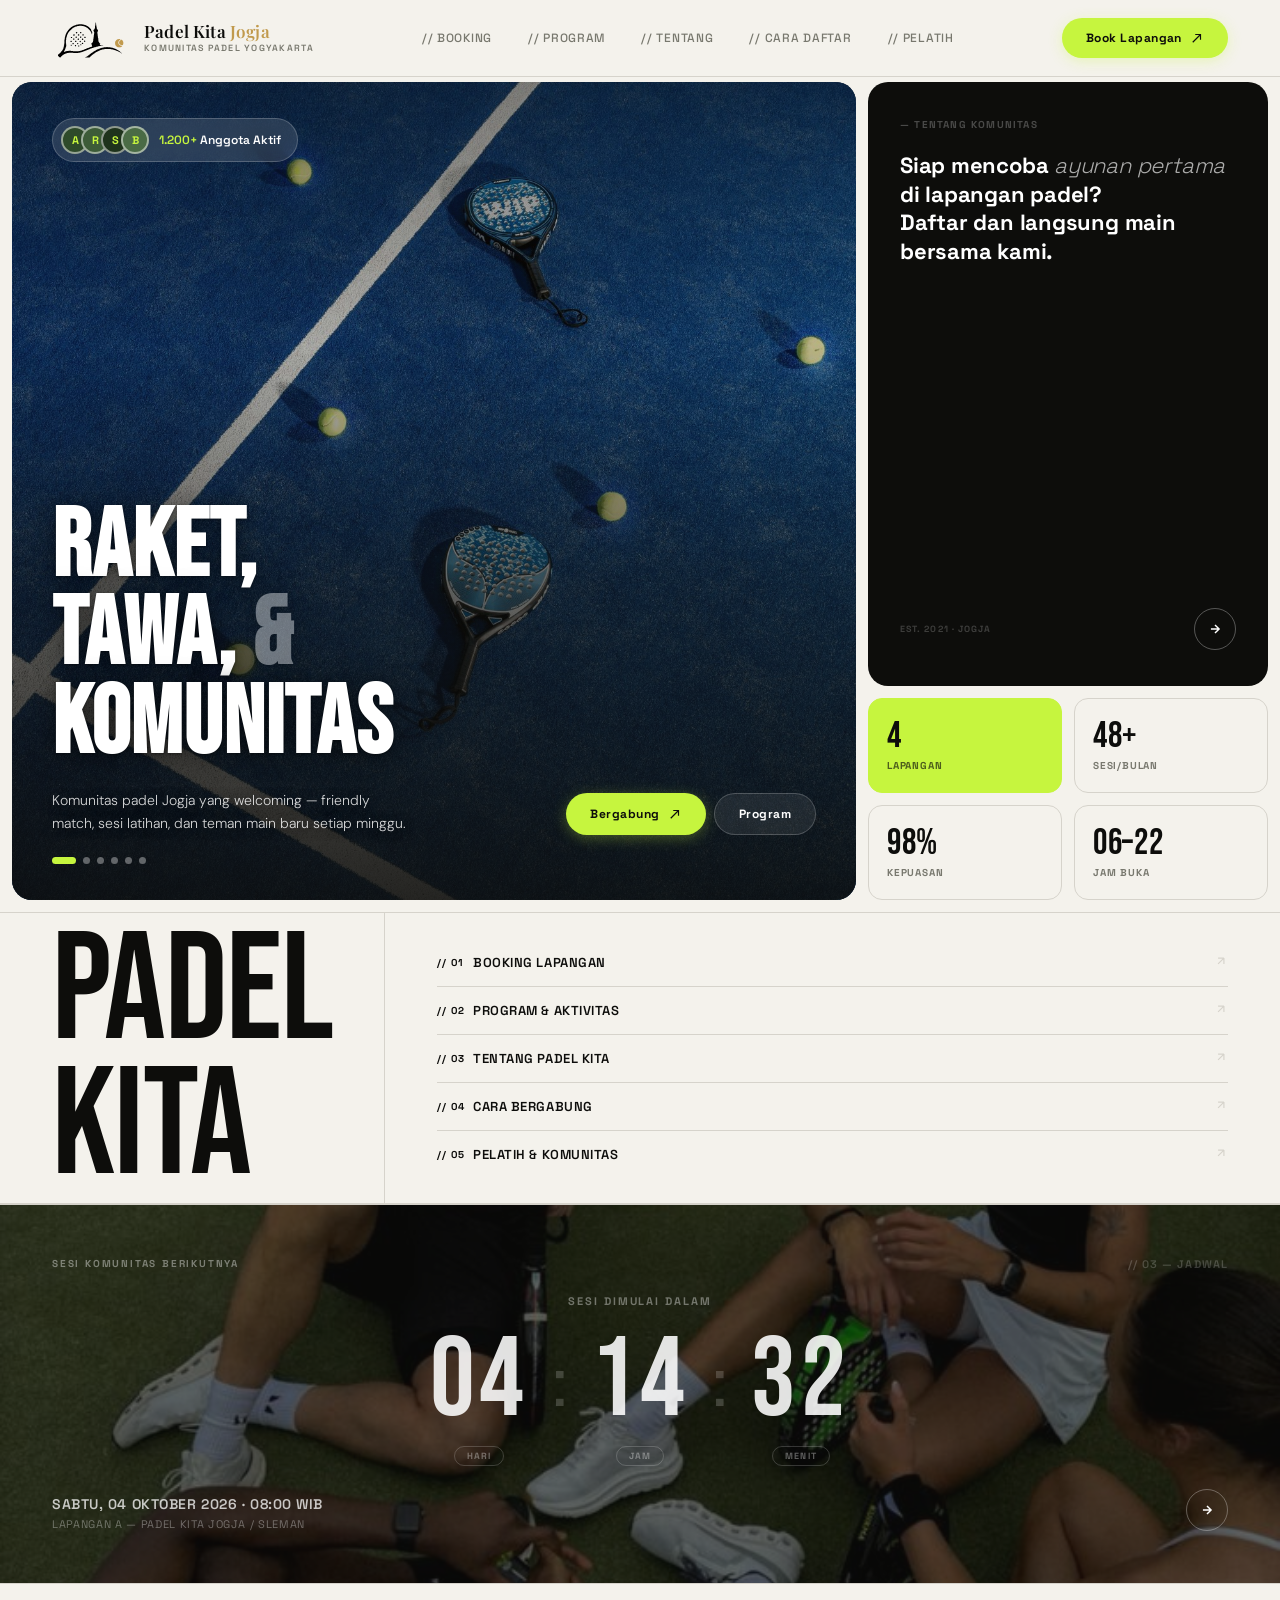
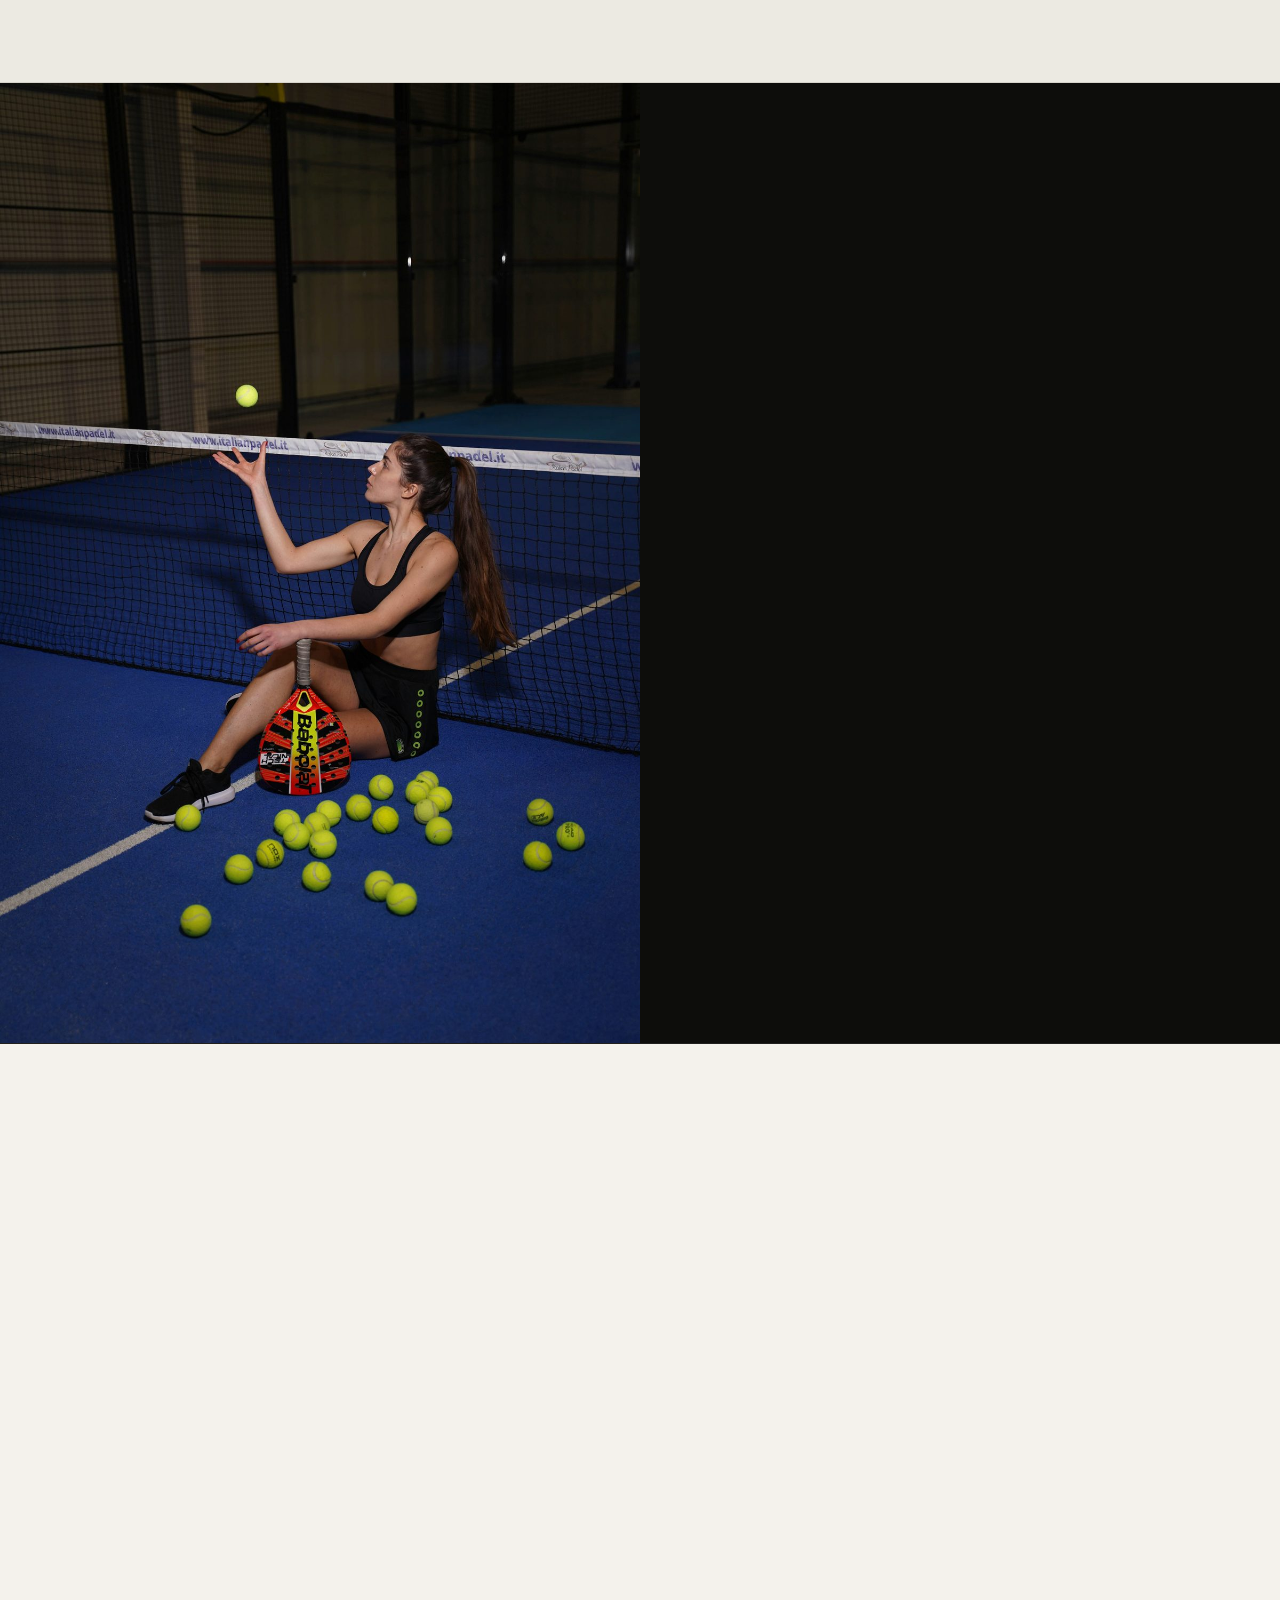
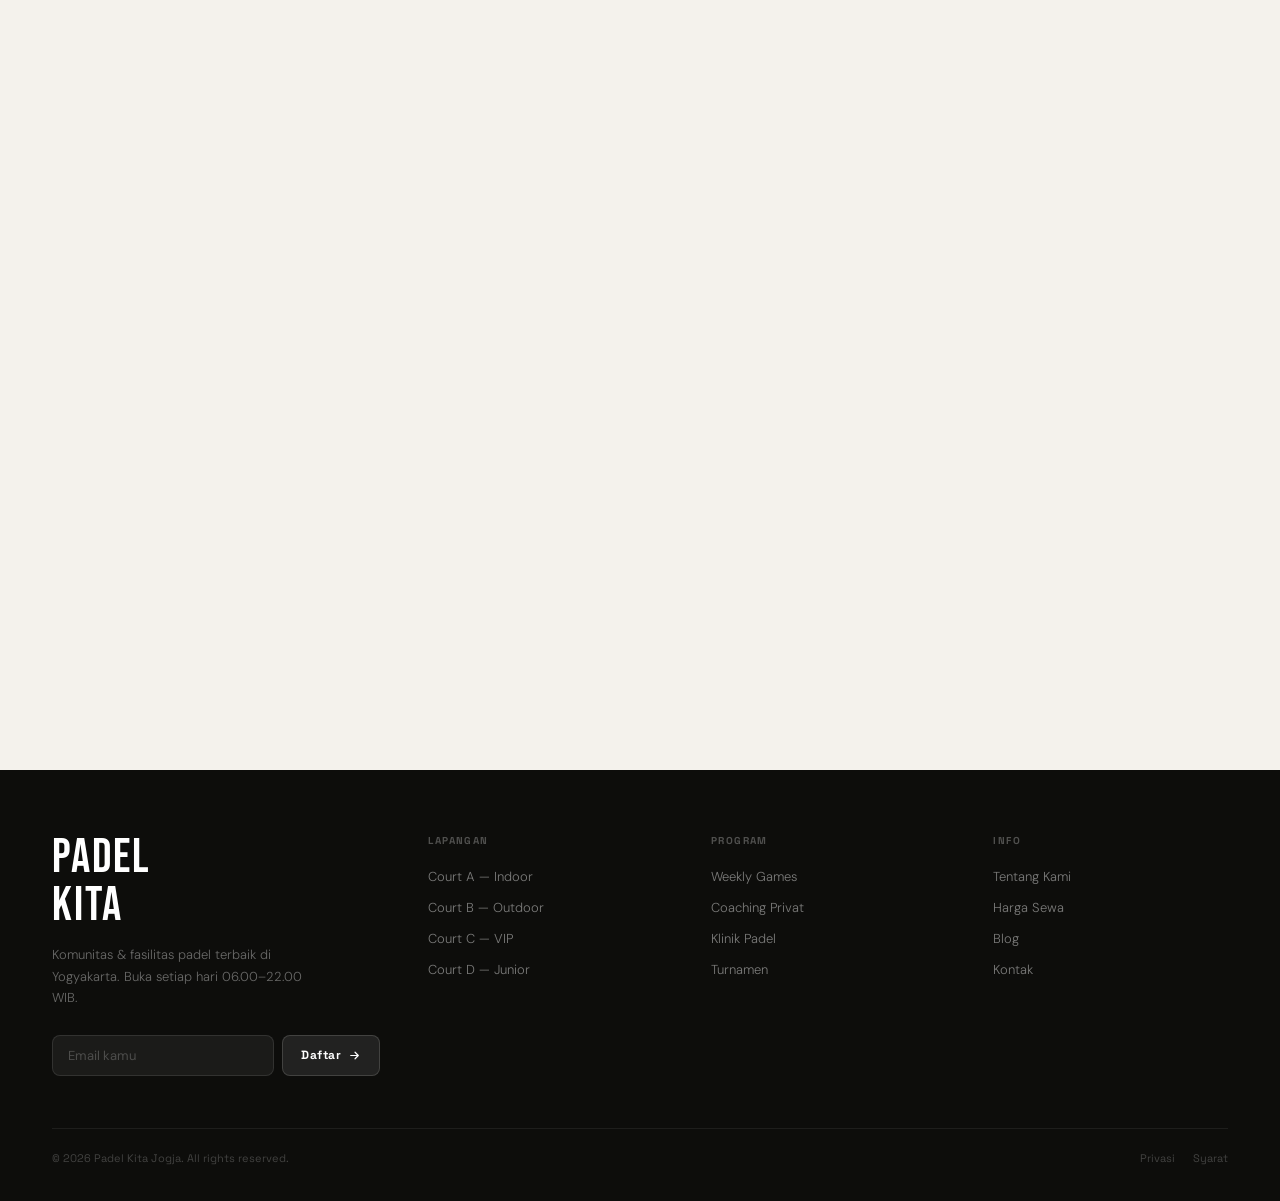
==== commit de9c67d6: "fix: ganti semua karakter panah ke SVG + dots hero + navbar mobile 1. Panah SVG (fix render emoji/ke" ====
--- a/index.html
+++ b/index.html
@@ -72,8 +72,19 @@
     padding:12px 24px; border-radius:100px;
     font-family:'Space Grotesk',sans-serif; font-size:12px; font-weight:700;
     letter-spacing:.04em; cursor:pointer; border:none; text-decoration:none;
+    white-space:nowrap;
     transition:transform .22s var(--ease), box-shadow .22s var(--ease);
   }
+  /* ikon panah SVG di dalam tombol — ukuran & animasi konsisten */
+  .btn .ico-arrow, .cbtn .ico-arrow, .ft-nl-btn .ico-arrow {
+    width:14px; height:14px; flex-shrink:0;
+    transition:transform .22s var(--ease);
+  }
+  .btn:hover .ico-arrow { transform:translate(2px,-2px); }
+  .bf-court-ch .ico-arrow { width:11px; height:11px; vertical-align:-1px; }
+  .bf-submit .ico-arrow { width:15px; height:15px; }
+  .bf-submit:hover .ico-arrow { transform:translateX(3px); }
+  .btn-ghost .ico-arrow, .btn-ghost-w .ico-arrow { opacity:.75; }
   .btn:hover { transform:translateY(-2px); }
   .btn-lime  { background:var(--lime); color:var(--ink); box-shadow:0 3px 14px rgba(198,245,62,.3); }
   .btn-lime:hover { box-shadow:0 6px 24px rgba(198,245,62,.5); }
@@ -104,10 +115,12 @@
     position:fixed; top:0; left:0; right:0; z-index:100;
     background:rgba(244,242,236,.96); backdrop-filter:blur(16px);
     border-bottom:1px solid var(--border);
-    transition:box-shadow .3s var(--ease);
+    transition:box-shadow .3s var(--ease), background .3s var(--ease);
+    will-change:box-shadow;
   }
   nav.scrolled {
     box-shadow:0 2px 20px rgba(0,0,0,.07);
+    background:rgba(244,242,236,.99);
   }
   .nav-inner {
     max-width:1440px; margin:0 auto; padding:16px 52px;
@@ -121,7 +134,7 @@
   .nav-logo-name {
     font-family:'Playfair Display',serif;
     font-size:17px; font-weight:600; letter-spacing:.01em; line-height:1.1;
-    color:var(--ink);
+    color:var(--ink); white-space:nowrap;
   }
   .nav-logo-name span { color:#C19A4D; }
   .nav-logo-sub { font-family:'Space Grotesk',sans-serif; font-size:9px; font-weight:600; letter-spacing:.14em; text-transform:uppercase; color:var(--mid); }
@@ -158,17 +171,17 @@
   .hero-slide.active { opacity:.88; transform:scale(1); }
   .hero-slide.prev   { opacity:0;   transform:scale(1.03); }
 
-  /* slide dots */
+  /* slide dots — inline di bawah tombol CTA */
   .hero-slide-dots {
-    position:absolute; bottom:20px; left:50%; transform:translateX(-50%);
-    z-index:4; display:flex; align-items:center; gap:7px;
+    display:flex; align-items:center; gap:7px;
+    margin-top:22px;
   }
   .hsd {
-    width:6px; height:6px; border-radius:50%;
+    width:7px; height:7px; border-radius:50%;
     background:rgba(255,255,255,.35); cursor:pointer;
     transition:background .3s, width .3s var(--ease);
   }
-  .hsd.active { background:var(--white); width:20px; border-radius:3px; }
+  .hsd.active { background:var(--lime); width:24px; border-radius:4px; }
   .hero-photo-overlay {
     position:absolute; inset:0;
     background:linear-gradient(to bottom,
@@ -424,7 +437,7 @@
   .bf-price-row { display:flex; align-items:center; justify-content:space-between; padding:14px 0; border-top:1px solid var(--border); margin:6px 0 18px; }
   .bf-price-lbl { font-family:'Space Grotesk',sans-serif; font-size:12px; font-weight:600; color:var(--mid); }
   .bf-price-val { font-family:'Bebas Neue',sans-serif; font-size:30px; letter-spacing:.02em; }
-  .bf-submit { width:100%; padding:14px; background:var(--ink); color:var(--white); border:none; border-radius:8px; font-family:'Space Grotesk',sans-serif; font-size:13px; font-weight:700; letter-spacing:.06em; text-transform:uppercase; cursor:pointer; transition:background .2s, transform .2s var(--ease); }
+  .bf-submit { width:100%; padding:14px; background:var(--ink); color:var(--white); border:none; border-radius:8px; font-family:'Space Grotesk',sans-serif; font-size:13px; font-weight:700; letter-spacing:.06em; text-transform:uppercase; cursor:pointer; transition:background .2s, transform .2s var(--ease); display:inline-flex; align-items:center; justify-content:center; gap:9px; }
   .bf-submit:hover { transform:translateY(-1px); background:var(--ink-2); }
   .bf-wa { width:100%; padding:12px; background:transparent; border:1.5px solid var(--border); border-radius:8px; font-family:'Space Grotesk',sans-serif; font-size:12px; font-weight:600; letter-spacing:.04em; text-transform:uppercase; color:var(--ink); cursor:pointer; margin-top:9px; display:flex; align-items:center; justify-content:center; gap:8px; transition:border-color .2s; }
   .bf-wa:hover { border-color:var(--ink); }
@@ -556,8 +569,9 @@
   .ft-nl input { flex:1; padding:11px 15px; background:rgba(255,255,255,.06); border:1.5px solid rgba(255,255,255,.1); border-radius:8px; color:var(--white); font-family:'DM Sans',sans-serif; font-size:13px; outline:none; transition:border-color .2s; }
   .ft-nl input::placeholder { color:rgba(255,255,255,.22); }
   .ft-nl input:focus { border-color:rgba(255,255,255,.36); }
-  .ft-nl-btn { padding:11px 18px; border-radius:8px; background:rgba(255,255,255,.09); border:1.5px solid rgba(255,255,255,.14); color:var(--white); font-family:'Space Grotesk',sans-serif; font-size:12px; font-weight:700; letter-spacing:.04em; cursor:pointer; transition:background .2s; }
+  .ft-nl-btn { padding:11px 18px; border-radius:8px; background:rgba(255,255,255,.09); border:1.5px solid rgba(255,255,255,.14); color:var(--white); font-family:'Space Grotesk',sans-serif; font-size:12px; font-weight:700; letter-spacing:.04em; cursor:pointer; transition:background .2s; display:inline-flex; align-items:center; justify-content:center; gap:7px; }
   .ft-nl-btn:hover { background:rgba(255,255,255,.18); }
+  .ft-nl-btn .ico-arrow { width:13px; height:13px; }
   .ft-col-title { font-family:'Space Grotesk',sans-serif; font-size:10px; font-weight:700; letter-spacing:.14em; text-transform:uppercase; color:rgba(255,255,255,.28); margin-bottom:18px; }
   .ft-links { list-style:none; display:flex; flex-direction:column; gap:10px; }
   .ft-links a { color:rgba(255,255,255,.45); font-size:13px; font-weight:300; text-decoration:none; transition:color .2s; }
@@ -629,13 +643,15 @@
 
   /* MOBILE */
   @media(max-width:600px){
-    .nav-inner { padding:12px 16px; }
+    .nav-inner { padding:14px 18px; min-height:66px; }
     .nav-links { display:none; }
-    .nav-logo-name { font-size:15px; }
-    .nav-logo-sub { font-size:8px; }
-    .nav-logo-img { height:32px !important; }
-    .nav-cta .btn { padding:9px 16px; font-size:11px; }
-    .nav-cta .btn svg { width:11px; height:11px; }
+    .nav-logo-wrap { gap:10px; }
+    .nav-logo-name { font-size:16px; }
+    .nav-logo-sub { font-size:8.5px; letter-spacing:.1em; }
+    .nav-logo-img { height:38px !important; }
+    .nav-cta { gap:8px; }
+    .nav-cta .btn { padding:11px 19px; font-size:12px; }
+    .nav-cta .btn .ico-arrow { width:13px; height:13px; }
 
     .hero-bento { padding:6px 6px 0; gap:6px; }
     .hero-photo-panel { min-height:clamp(340px,62vh,480px); border-radius:14px; }
@@ -648,7 +664,10 @@
     .hero-sub { font-size:12px; line-height:1.6; }
     .hero-ctas { gap:6px; width:100%; }
     .hero-ctas .btn { flex:1; justify-content:center; padding:11px 14px; font-size:11px; min-width:0; }
-    .hero-ctas .btn svg { width:12px; height:12px; }
+    .hero-ctas .btn .ico-arrow { width:12px; height:12px; }
+    .hero-slide-dots { margin-top:16px; gap:6px; }
+    .hsd { width:6px; height:6px; }
+    .hsd.active { width:20px; }
 
     .wordmark-row { grid-template-columns:1fr; }
     .wordmark {
@@ -764,11 +783,12 @@
 
   /* MOBILE KECIL */
   @media(max-width:400px){
-    .nav-inner { padding:10px 12px; }
-    .nav-logo-img { height:28px !important; }
-    .nav-logo-name { font-size:13px; }
+    .nav-inner { padding:12px 14px; min-height:62px; }
+    .nav-logo-img { height:34px !important; }
+    .nav-logo-name { font-size:14px; }
     .nav-logo-sub { display:none; }
-    .nav-cta .btn { padding:8px 13px; font-size:10px; }
+    .nav-cta .btn { padding:10px 15px; font-size:11px; }
+    .nav-cta .btn .ico-arrow { width:12px; height:12px; }
 
     .hero-photo-panel { min-height:clamp(300px,58vh,420px); }
     .hero-photo-content { padding:14px 14px 18px; }
@@ -828,7 +848,7 @@
       <a href="#coaches">// Pelatih</a>
     </div>
     <div class="nav-cta">
-      <a href="#booking" class="btn btn-lime">Book Lapangan ↗</a>
+      <a href="#booking" class="btn btn-lime">Book Lapangan <svg class="ico-arrow" aria-hidden="true" viewBox="0 0 24 24" fill="currentColor"><path d="M9 5v2h6.59L4 18.59L5.41 20L17 8.41V15h2V5z"/></svg></a>
     </div>
   </div>
 </nav>
@@ -848,15 +868,7 @@
         <div class="hero-slide" style="background-image:url('images/web/main-gambar-5.jpg')"></div>
         <div class="hero-slide" style="background-image:url('images/web/main-gambar-6.jpg')"></div>
       </div>
-      <!-- dots -->
-      <div class="hero-slide-dots" id="heroSlideDots">
-        <span class="hsd active" data-i="0"></span>
-        <span class="hsd" data-i="1"></span>
-        <span class="hsd" data-i="2"></span>
-        <span class="hsd" data-i="3"></span>
-        <span class="hsd" data-i="4"></span>
-        <span class="hsd" data-i="5"></span>
-      </div>
+      <!-- dots dipindah ke dalam hero-headline-block, di bawah CTA -->
       <div class="hero-photo-overlay"></div>
       <div class="hero-photo-content">
         <!-- members badge -->
@@ -875,9 +887,18 @@
           <div class="hero-sub-row">
             <p class="hero-sub">Komunitas padel Jogja yang welcoming — friendly match, sesi latihan, dan teman main baru setiap minggu.</p>
             <div class="hero-ctas">
-              <a href="#how" class="btn btn-lime">Bergabung ↗</a>
+              <a href="#how" class="btn btn-lime">Bergabung <svg class="ico-arrow" aria-hidden="true" viewBox="0 0 24 24" fill="currentColor"><path d="M9 5v2h6.59L4 18.59L5.41 20L17 8.41V15h2V5z"/></svg></a>
               <a href="#services" class="btn btn-ghost-w">Program</a>
             </div>
+          </div>
+          <!-- slide indicator — di bawah tombol -->
+          <div class="hero-slide-dots" id="heroSlideDots">
+            <span class="hsd active" data-i="0"></span>
+            <span class="hsd" data-i="1"></span>
+            <span class="hsd" data-i="2"></span>
+            <span class="hsd" data-i="3"></span>
+            <span class="hsd" data-i="4"></span>
+            <span class="hsd" data-i="5"></span>
           </div>
         </div>
       </div>
@@ -1062,7 +1083,7 @@
         <div class="bf-thumb"><img id="bfImg" src="images/web/court-a.jpg" alt=""></div>
         <div>
           <div class="bf-court-nm" id="bfCourtNm">Court A — Indoor</div>
-          <div class="bf-court-ch">Ganti lapangan ↑</div>
+          <div class="bf-court-ch">Ganti lapangan <svg class="ico-arrow" aria-hidden="true" viewBox="0 0 24 24" fill="none" stroke="currentColor" stroke-width="2.2" stroke-linecap="round" stroke-linejoin="round"><path d="M12 19V5M6 11l6-6 6 6"/></svg></div>
         </div>
       </div>
       <div class="bf-summary">
@@ -1081,7 +1102,7 @@
         <span class="bf-price-lbl">Total Pembayaran</span>
         <span class="bf-price-val" id="bfPrice">Rp 150.000</span>
       </div>
-      <button class="bf-submit">Konfirmasi Booking →</button>
+      <button class="bf-submit">Konfirmasi Booking <svg class="ico-arrow" aria-hidden="true" viewBox="0 0 24 24" fill="none" stroke="currentColor" stroke-width="2.2" stroke-linecap="round" stroke-linejoin="round"><path d="M5 12h14M13 6l6 6-6 6"/></svg></button>
       <button class="bf-wa">
         <svg width="14" height="14" viewBox="0 0 24 24" fill="currentColor"><path d="M17.472 14.382c-.297-.149-1.758-.867-2.03-.967-.273-.099-.471-.148-.67.15-.197.297-.767.966-.94 1.164-.173.199-.347.223-.644.075-.297-.15-1.255-.463-2.39-1.475-.883-.788-1.48-1.761-1.653-2.059-.173-.297-.018-.458.13-.606.134-.133.298-.347.446-.52.149-.174.198-.298.298-.497.099-.198.05-.371-.025-.52-.075-.149-.669-1.612-.916-2.207-.242-.579-.487-.5-.669-.51a3.1 3.1 0 00-.57-.01c-.198 0-.52.074-.792.372-.272.297-1.04 1.016-1.04 2.479 0 1.462 1.065 2.875 1.213 3.074.149.198 2.096 3.2 5.077 4.487.709.306 1.262.489 1.694.625.712.227 1.36.195 1.871.118.571-.085 1.758-.719 2.006-1.413.248-.694.248-1.289.173-1.413-.074-.124-.272-.198-.57-.347m-5.421 7.403h-.004a9.87 9.87 0 01-5.031-1.378l-.361-.214-3.741.982.998-3.648-.235-.374a9.86 9.86 0 01-1.51-5.26c.001-5.45 4.436-9.884 9.888-9.884 2.64 0 5.122 1.03 6.988 2.898a9.825 9.825 0 012.893 6.994c-.003 5.45-4.437 9.884-9.885 9.884m8.413-18.297A11.815 11.815 0 0012.05 0C5.495 0 .16 5.335.157 11.892c0 2.096.547 4.142 1.588 5.945L.057 24l6.305-1.654a11.882 11.882 0 005.683 1.448h.005c6.554 0 11.89-5.335 11.893-11.893a11.821 11.821 0 00-3.48-8.413z"/></svg>
         Chat via WhatsApp
@@ -1097,7 +1118,7 @@
       <span class="micro">// 02 — Program</span>
       <h2 class="svc-title">APA YANG<br>KAMI TAWARKAN</h2>
     </div>
-    <a href="#booking" class="btn btn-ghost">Daftar Sekarang ↗</a>
+    <a href="#booking" class="btn btn-ghost">Daftar Sekarang <svg class="ico-arrow" aria-hidden="true" viewBox="0 0 24 24" fill="currentColor"><path d="M9 5v2h6.59L4 18.59L5.41 20L17 8.41V15h2V5z"/></svg></a>
   </div>
   <div class="svc-grid">
     <div class="svc-card rev">
@@ -1135,7 +1156,7 @@
         <span class="about-founded-label">Berdiri sejak</span>
         <span class="about-founded-year">2021</span>
       </div>
-      <a href="#how" class="btn btn-ink">Cara Bergabung ↗</a>
+      <a href="#how" class="btn btn-ink">Cara Bergabung <svg class="ico-arrow" aria-hidden="true" viewBox="0 0 24 24" fill="currentColor"><path d="M9 5v2h6.59L4 18.59L5.41 20L17 8.41V15h2V5z"/></svg></a>
     </div>
     <div class="about-right">
       <div class="about-img-main"><img src="images/web/gambar-pelatih kami.jpg" alt="Lapangan padel" loading="lazy"></div>
@@ -1235,7 +1256,7 @@
           <p class="coach-testi-quote">"Kalau mau serius di turnamen, Coach Bimo orangnya. Analisis taktikal, mental game, semuanya dibahas. Level saya naik drastis dalam 3 bulan."</p>
           <div class="coach-testi-meta">— Budi S. · Member 2 Tahun</div>
         </div>
-        <a href="#booking" class="btn btn-lime" style="margin-top:24px">Book Sesi Trial ↗</a>
+        <a href="#booking" class="btn btn-lime" style="margin-top:24px">Book Sesi Trial <svg class="ico-arrow" aria-hidden="true" viewBox="0 0 24 24" fill="currentColor"><path d="M9 5v2h6.59L4 18.59L5.41 20L17 8.41V15h2V5z"/></svg></a>
       </div>
     </div>
   </div>
@@ -1248,7 +1269,7 @@
       <span class="micro">// Jurnal Komunitas</span>
       <h2 class="journal-title">MOMEN<br>KOMUNITAS</h2>
     </div>
-    <a href="#" class="btn btn-ghost">Lihat Semua ↗</a>
+    <a href="#" class="btn btn-ghost">Lihat Semua <svg class="ico-arrow" aria-hidden="true" viewBox="0 0 24 24" fill="currentColor"><path d="M9 5v2h6.59L4 18.59L5.41 20L17 8.41V15h2V5z"/></svg></a>
   </div>
   <div class="journal-mosaic">
     <div class="j-item">
@@ -1273,7 +1294,7 @@
       <span class="micro">// Lokasi</span>
       <h2 class="loc-title">TEMUKAN<br>KAMI DI<br>JOGJA</h2>
       <p class="loc-body">Berlokasi di Sleman, 15 menit dari pusat kota Yogyakarta. Parkir luas, café, loker, dan ruang ganti tersedia.</p>
-      <a href="https://maps.google.com" target="_blank" class="btn btn-ink">Buka di Maps ↗</a>
+      <a href="https://maps.google.com" target="_blank" class="btn btn-ink">Buka di Maps <svg class="ico-arrow" aria-hidden="true" viewBox="0 0 24 24" fill="currentColor"><path d="M9 5v2h6.59L4 18.59L5.41 20L17 8.41V15h2V5z"/></svg></a>
     </div>
     <div class="loc-right">
       <div class="loc-row"><span class="loc-row-key">Alamat</span><span class="loc-row-val">Jl. Magelang KM 8, Sleman</span></div>
@@ -1294,7 +1315,7 @@
       <p class="ft-tagline">Komunitas & fasilitas padel terbaik di Yogyakarta. Buka setiap hari 06.00–22.00 WIB.</p>
       <div class="ft-nl">
         <input type="email" placeholder="Email kamu">
-        <button class="ft-nl-btn">Daftar →</button>
+        <button class="ft-nl-btn">Daftar <svg class="ico-arrow" aria-hidden="true" viewBox="0 0 24 24" fill="none" stroke="currentColor" stroke-width="2.2" stroke-linecap="round" stroke-linejoin="round"><path d="M5 12h14M13 6l6 6-6 6"/></svg></button>
       </div>
     </div>
     <div>
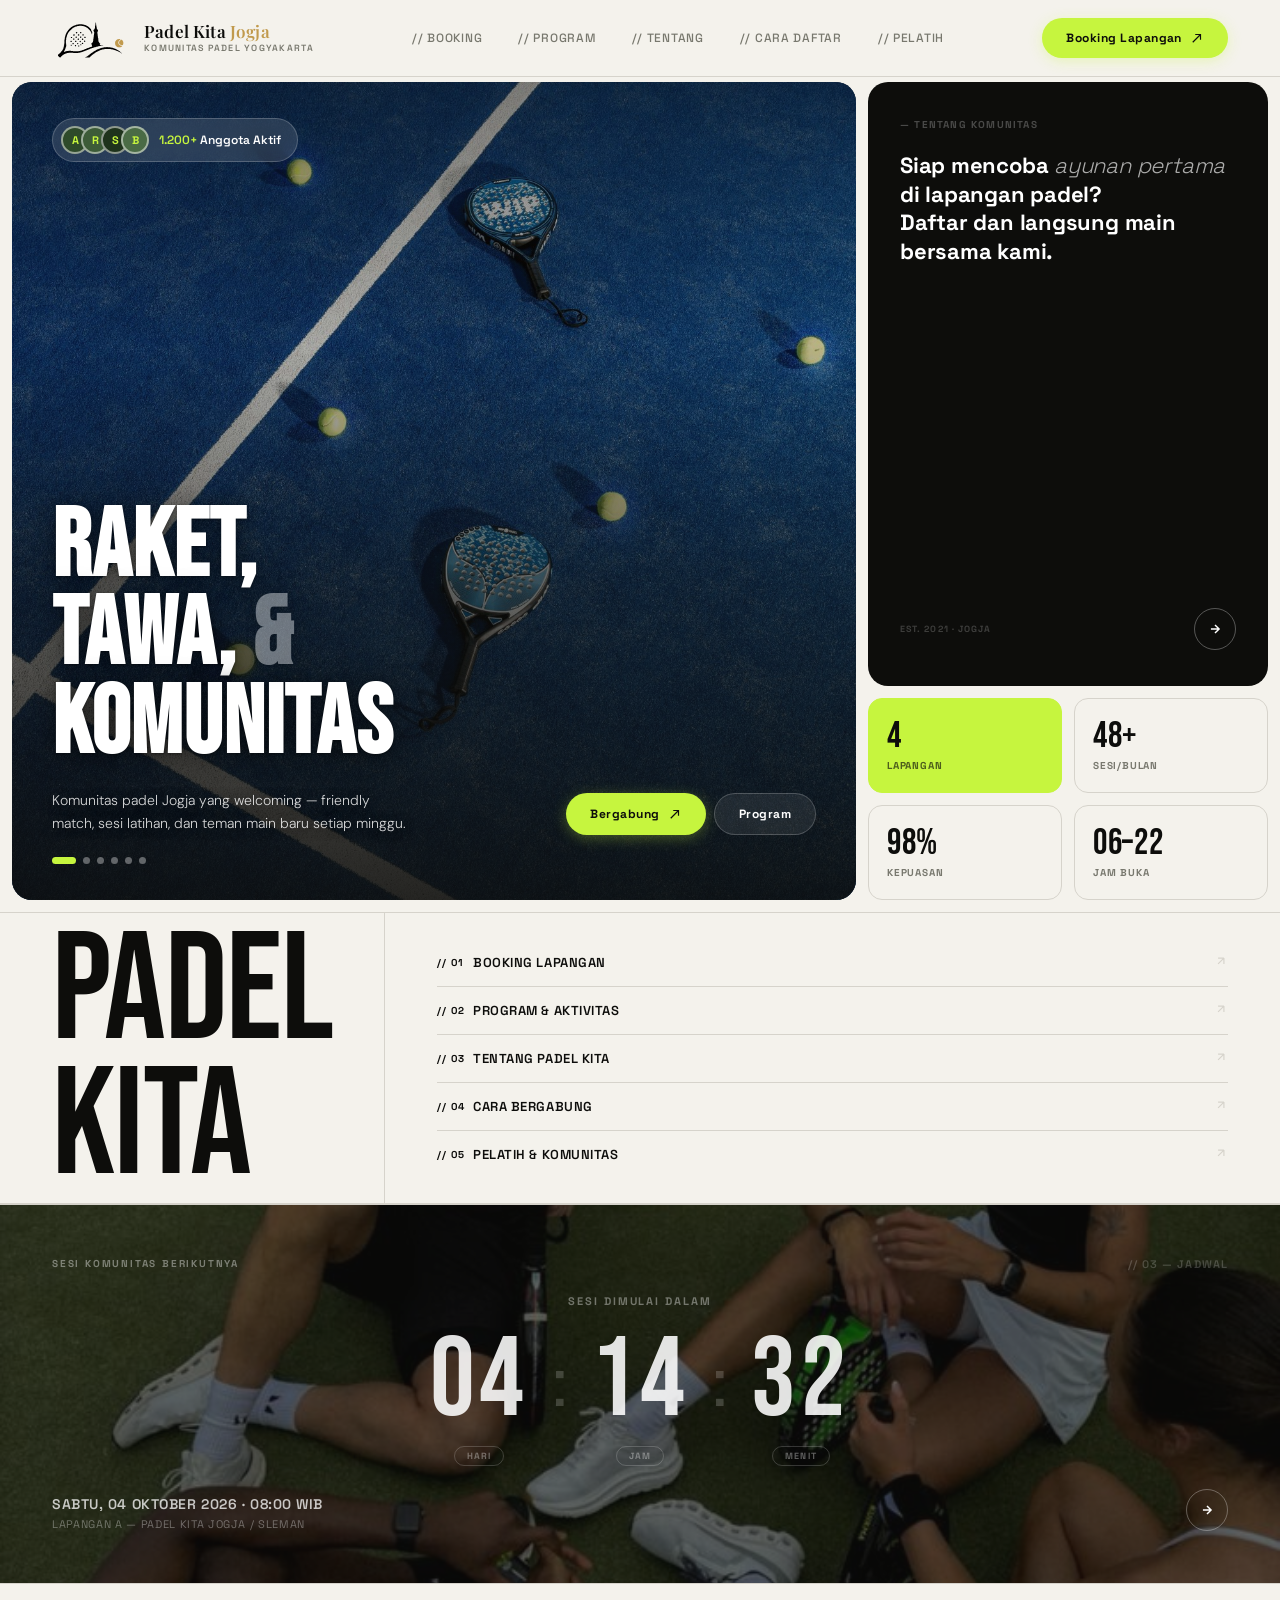
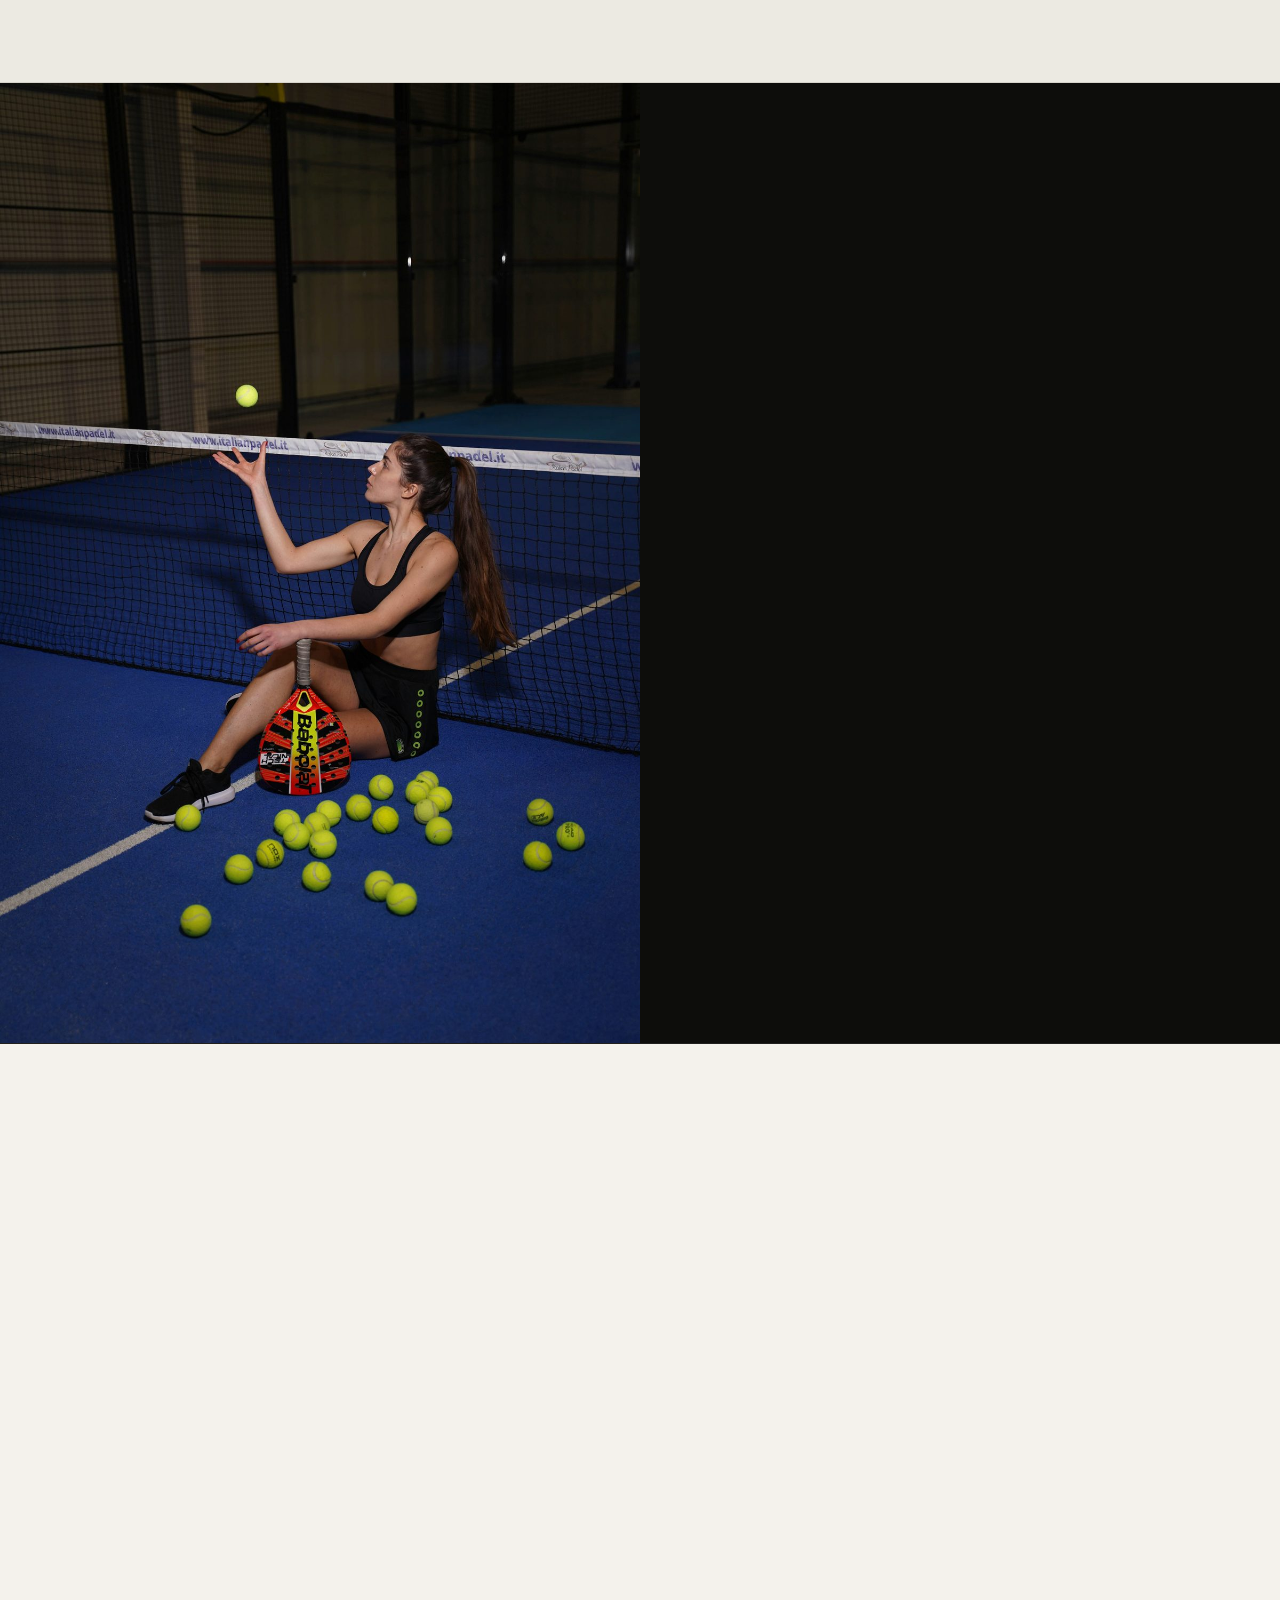
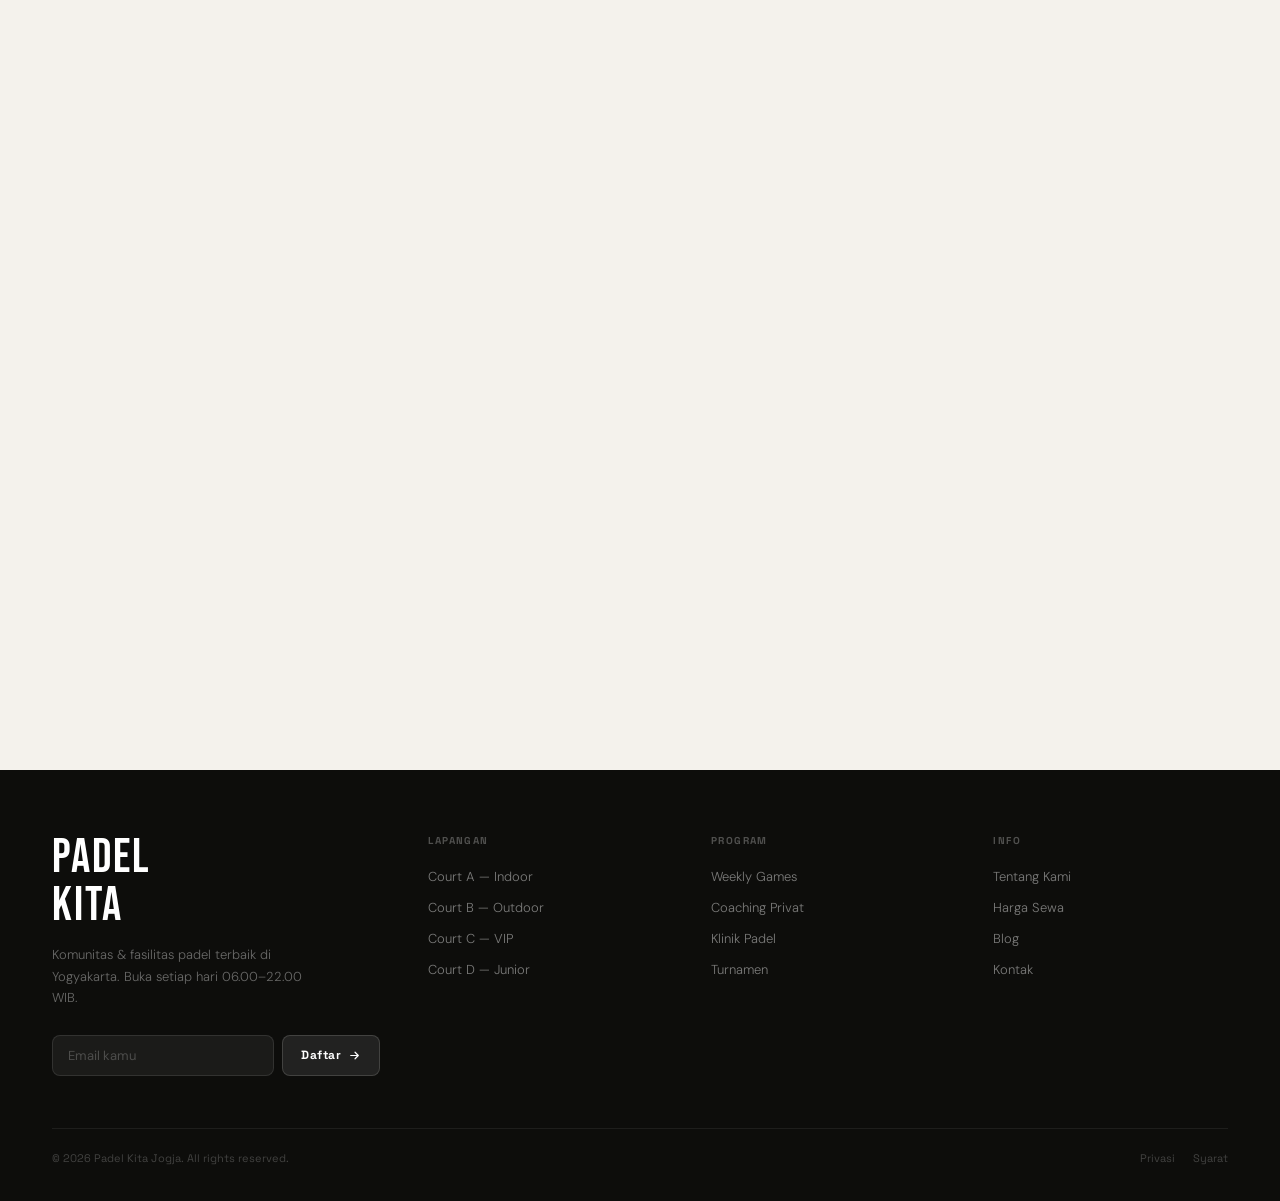
==== commit c450f8fd: "feat: migrasi deploy Netlify -> Cloudflare Pages + fix 404 - Teks tombol nav: 'Book Lapangan' -> 'Bo" ====
--- a/index.html
+++ b/index.html
@@ -665,7 +665,7 @@
     .hero-ctas { gap:6px; width:100%; }
     .hero-ctas .btn { flex:1; justify-content:center; padding:11px 14px; font-size:11px; min-width:0; }
     .hero-ctas .btn .ico-arrow { width:12px; height:12px; }
-    .hero-slide-dots { margin-top:16px; gap:6px; }
+    .hero-slide-dots { margin-top:16px; gap:6px; width:100%; justify-content:center; }
     .hsd { width:6px; height:6px; }
     .hsd.active { width:20px; }
 
@@ -848,7 +848,7 @@
       <a href="#coaches">// Pelatih</a>
     </div>
     <div class="nav-cta">
-      <a href="#booking" class="btn btn-lime">Book Lapangan <svg class="ico-arrow" aria-hidden="true" viewBox="0 0 24 24" fill="currentColor"><path d="M9 5v2h6.59L4 18.59L5.41 20L17 8.41V15h2V5z"/></svg></a>
+      <a href="#booking" class="btn btn-lime">Booking Lapangan <svg class="ico-arrow" aria-hidden="true" viewBox="0 0 24 24" fill="currentColor"><path d="M9 5v2h6.59L4 18.59L5.41 20L17 8.41V15h2V5z"/></svg></a>
     </div>
   </div>
 </nav>
